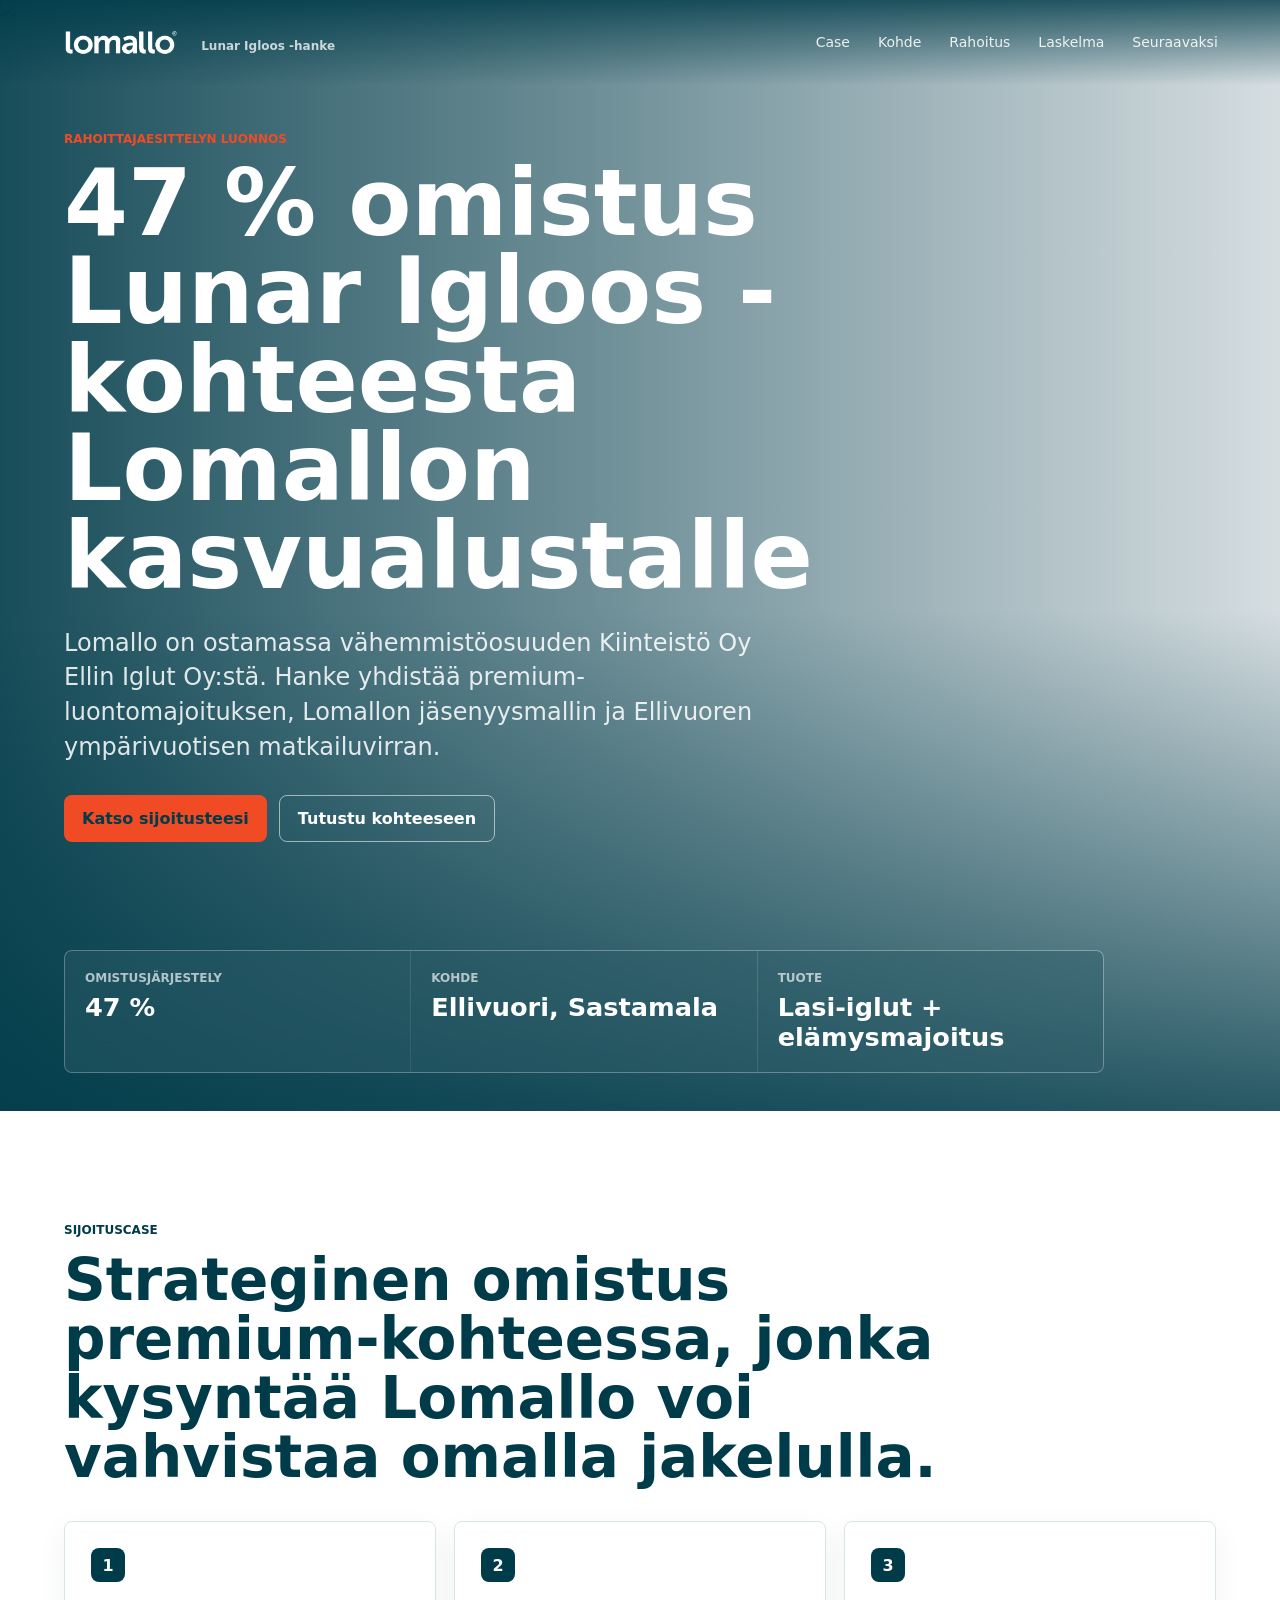
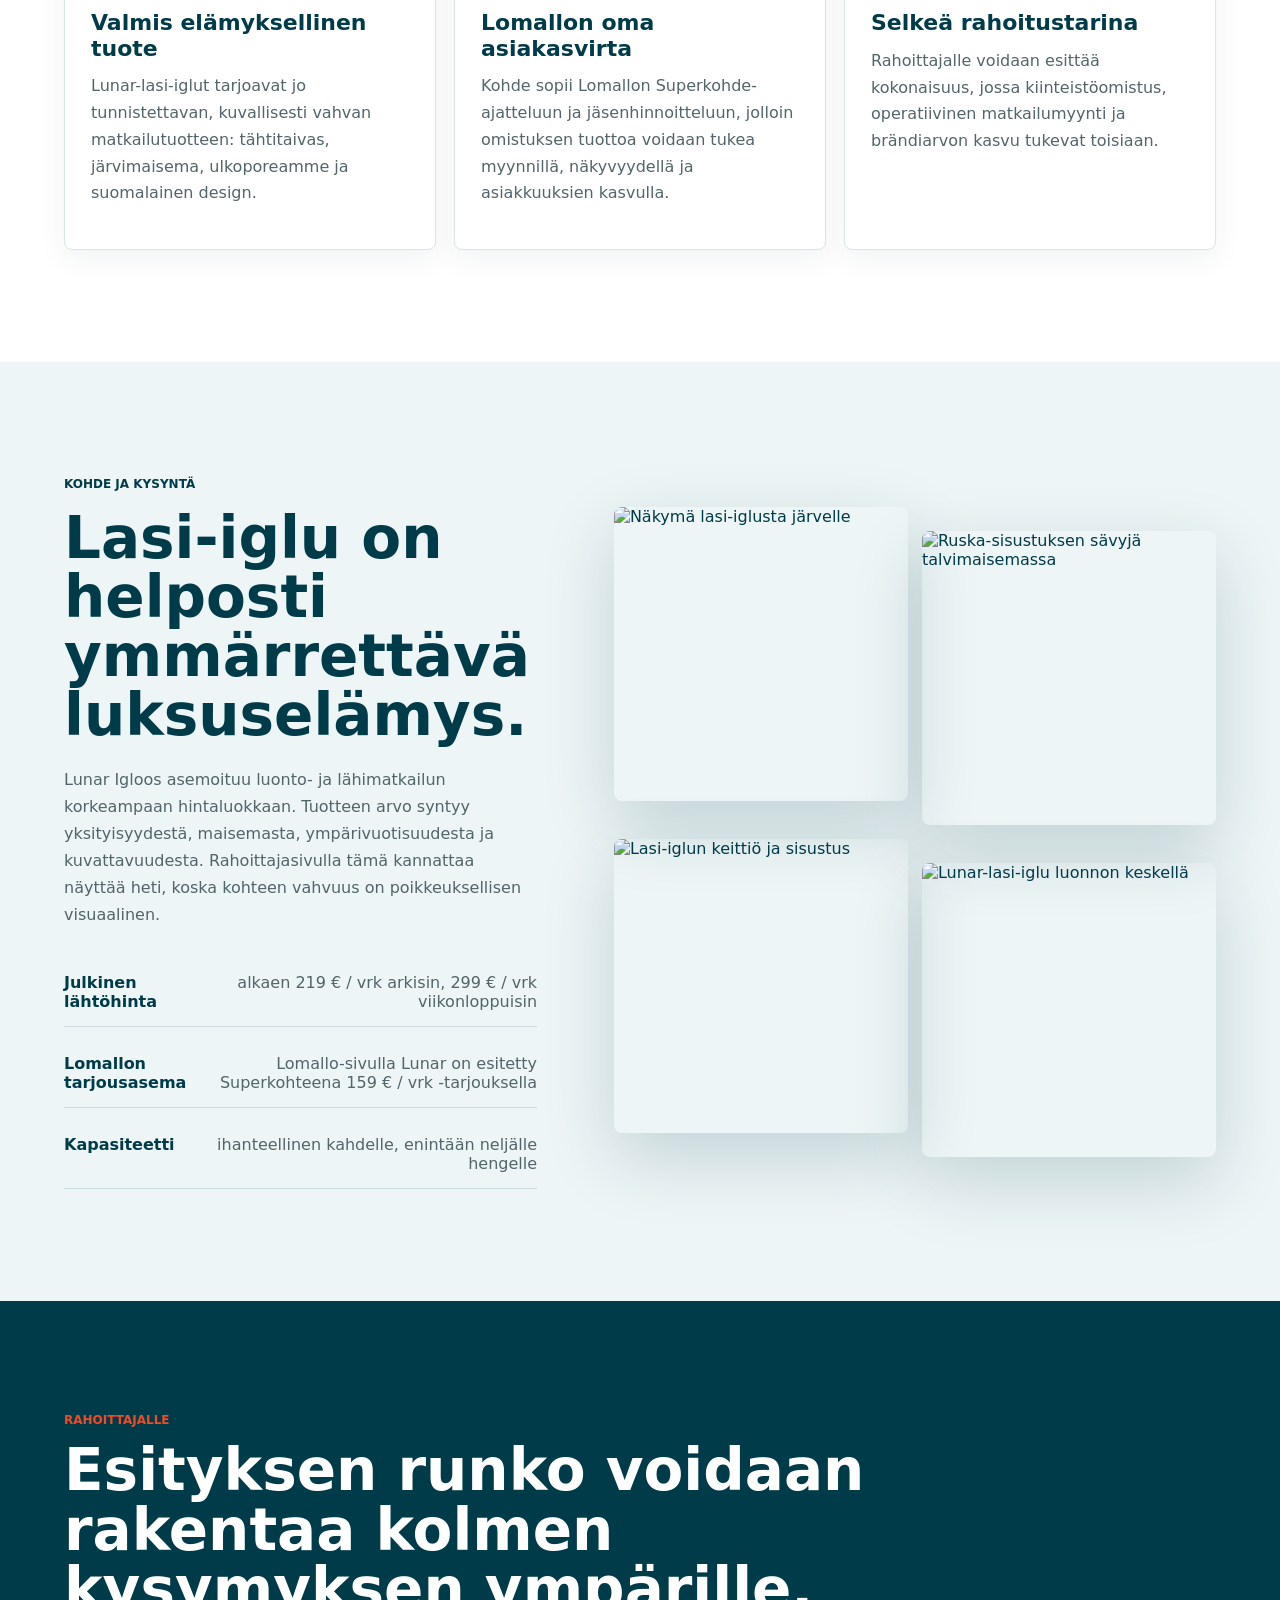
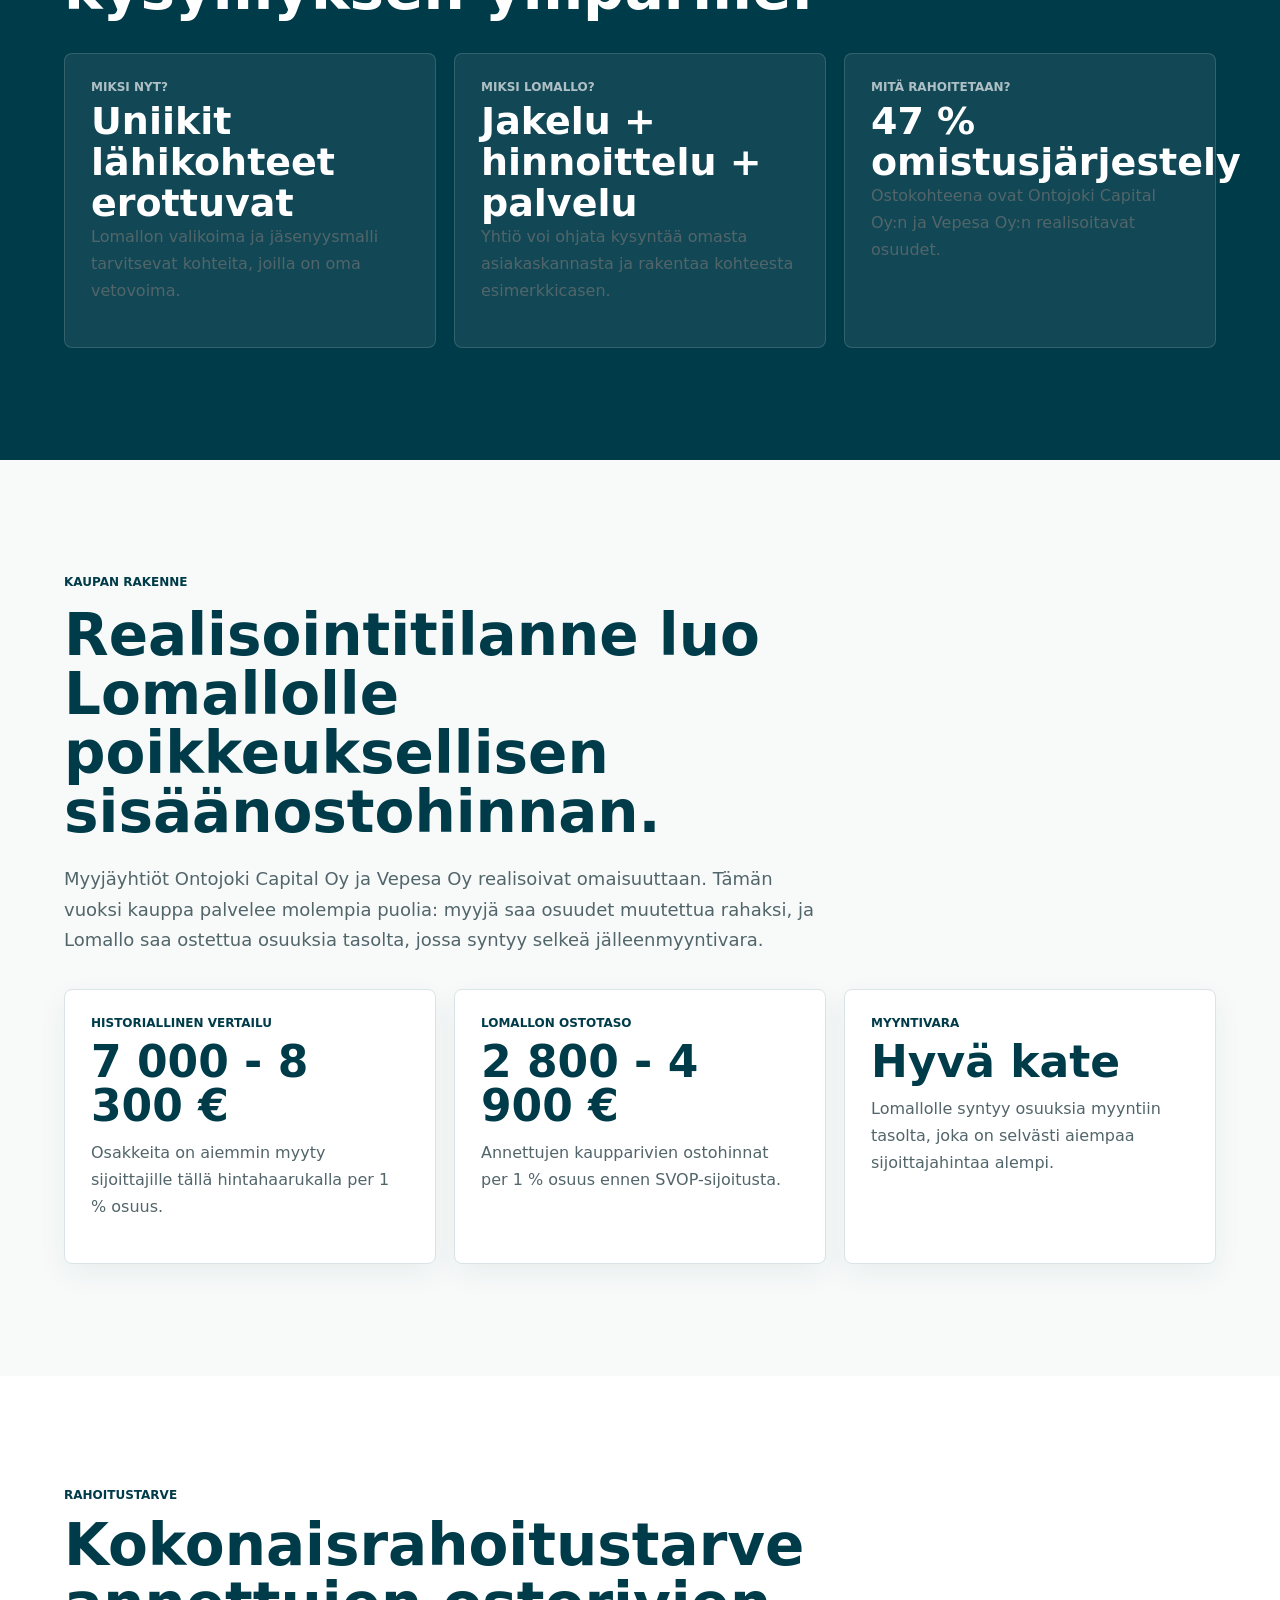
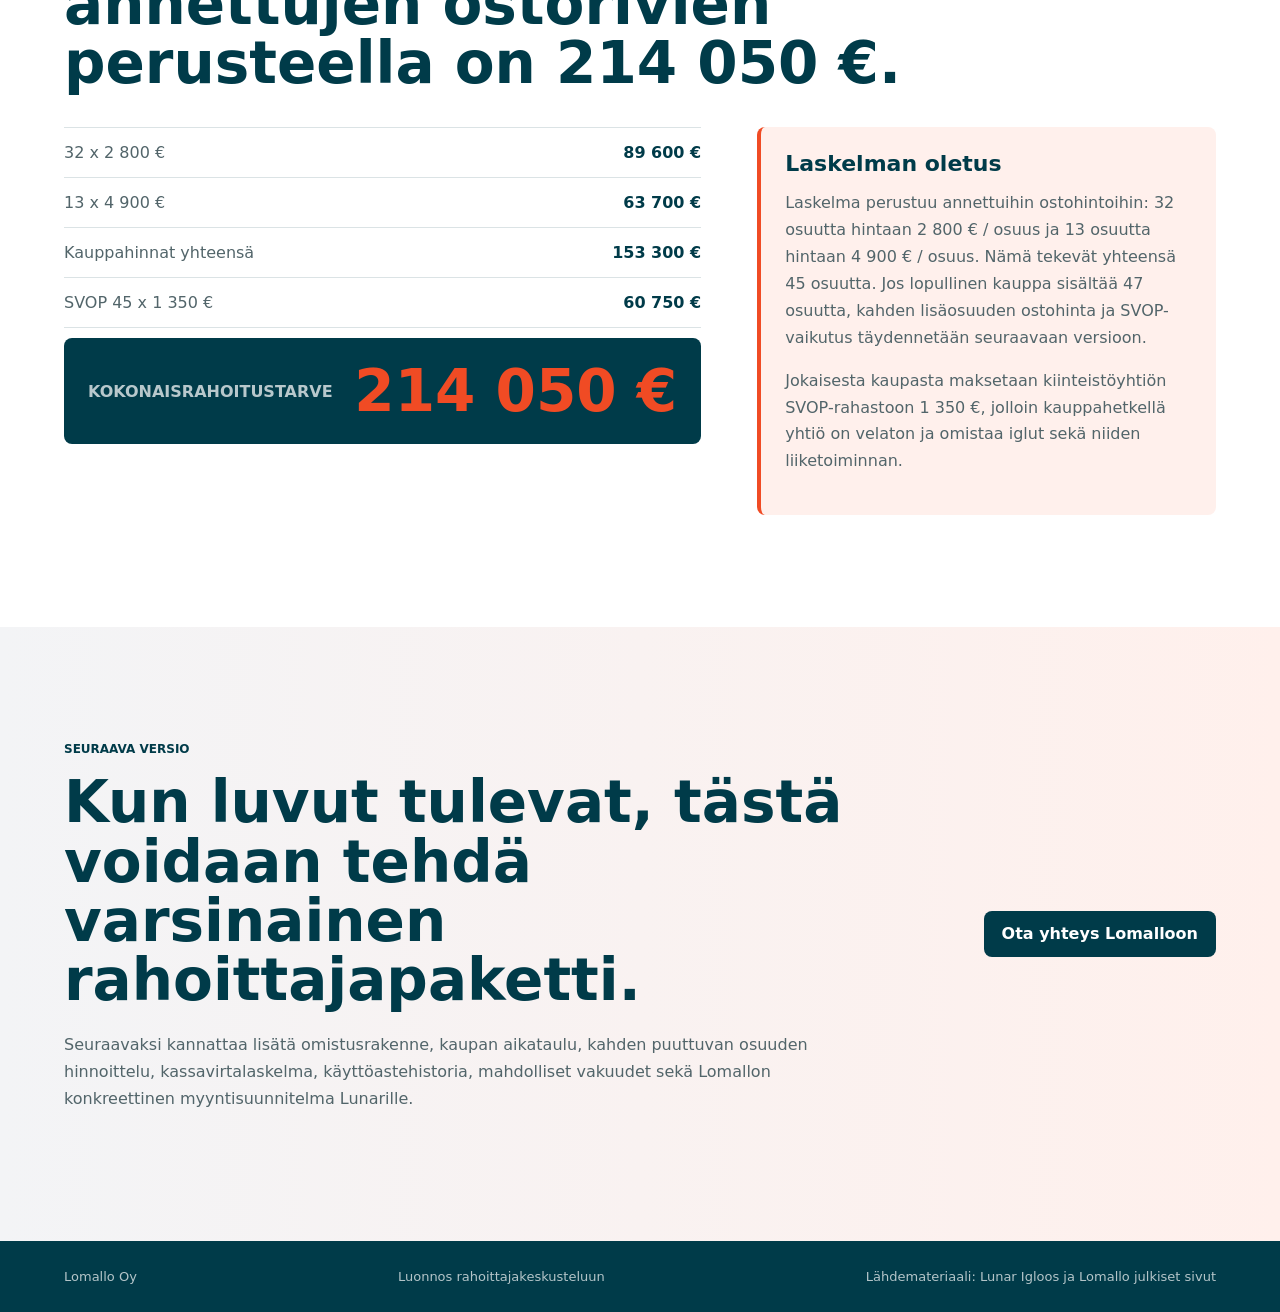
==== index.html @ 64c52112 "Add files via upload" ====
<!doctype html>
<html lang="fi">
  <head>
    <meta charset="utf-8" />
    <meta name="viewport" content="width=device-width, initial-scale=1" />
    <title>Lomallo x Lunar Igloos | Rahoittajaesittely</title>
    <meta
      name="description"
      content="Rahoittajaesittelyn luonnos Lomallon 47 % omistusjärjestelystä Kiinteistö Oy Ellin Iglut Oy:ssä."
    />
    <link rel="stylesheet" href="./styles.css" />
  </head>
  <body>
    <header class="site-header" aria-label="Päänavigaatio">
      <a class="brand" href="#top" aria-label="Lomallo x Lunar Igloos">
        <img class="brand-logo" src="./assets/lomallo-nega.png" alt="Lomallo" />
        <span>
          <small>Lunar Igloos -hanke</small>
        </span>
      </a>
      <nav>
        <a href="#case">Case</a>
        <a href="#kohde">Kohde</a>
        <a href="#rahoitus">Rahoitus</a>
        <a href="#laskelma">Laskelma</a>
        <a href="#seuraavaksi">Seuraavaksi</a>
      </nav>
    </header>

    <main id="top">
      <section class="hero">
        <img
          class="hero-media"
          src="https://static.wixstatic.com/media/190ae2_6cc7b74522204d1b96988dbda66b5f66~mv2.jpg/v1/fill/w_1920,h_1080,al_c/190ae2_6cc7b74522204d1b96988dbda66b5f66~mv2.jpg"
          alt="Lunar-lasi-iglu järvimaisemassa"
        />
        <div class="hero-shade"></div>
        <div class="hero-content">
          <p class="eyebrow">Rahoittajaesittelyn luonnos</p>
          <h1>47 % omistus Lunar Igloos -kohteesta Lomallon kasvualustalle</h1>
          <p class="lead">
            Lomallo on ostamassa vähemmistöosuuden Kiinteistö Oy Ellin Iglut Oy:stä.
            Hanke yhdistää premium-luontomajoituksen, Lomallon jäsenyysmallin ja
            Ellivuoren ympärivuotisen matkailuvirran.
          </p>
          <div class="hero-actions">
            <a class="button primary" href="#rahoitus">Katso sijoitusteesi</a>
            <a class="button secondary" href="#kohde">Tutustu kohteeseen</a>
          </div>
        </div>
        <div class="hero-panel" aria-label="Hankkeen ydintiedot">
          <div>
            <span>Omistusjärjestely</span>
            <strong>47 %</strong>
          </div>
          <div>
            <span>Kohde</span>
            <strong>Ellivuori, Sastamala</strong>
          </div>
          <div>
            <span>Tuote</span>
            <strong>Lasi-iglut + elämysmajoitus</strong>
          </div>
        </div>
      </section>

      <section class="intro-band" id="case">
        <div class="section-copy">
          <p class="eyebrow dark">Sijoituscase</p>
          <h2>Strateginen omistus premium-kohteessa, jonka kysyntää Lomallo voi vahvistaa omalla jakelulla.</h2>
        </div>
        <div class="intro-grid">
          <article>
            <span>1</span>
            <h3>Valmis elämyksellinen tuote</h3>
            <p>
              Lunar-lasi-iglut tarjoavat jo tunnistettavan, kuvallisesti vahvan
              matkailutuotteen: tähtitaivas, järvimaisema, ulkoporeamme ja
              suomalainen design.
            </p>
          </article>
          <article>
            <span>2</span>
            <h3>Lomallon oma asiakasvirta</h3>
            <p>
              Kohde sopii Lomallon Superkohde-ajatteluun ja jäsenhinnoitteluun,
              jolloin omistuksen tuottoa voidaan tukea myynnillä, näkyvyydellä ja
              asiakkuuksien kasvulla.
            </p>
          </article>
          <article>
            <span>3</span>
            <h3>Selkeä rahoitustarina</h3>
            <p>
              Rahoittajalle voidaan esittää kokonaisuus, jossa kiinteistöomistus,
              operatiivinen matkailumyynti ja brändiarvon kasvu tukevat toisiaan.
            </p>
          </article>
        </div>
      </section>

      <section class="image-story" id="kohde">
        <div class="story-copy">
          <p class="eyebrow dark">Kohde ja kysyntä</p>
          <h2>Lasi-iglu on helposti ymmärrettävä luksuselämys.</h2>
          <p>
            Lunar Igloos asemoituu luonto- ja lähimatkailun korkeampaan hintaluokkaan.
            Tuotteen arvo syntyy yksityisyydestä, maisemasta, ympärivuotisuudesta ja
            kuvattavuudesta. Rahoittajasivulla tämä kannattaa näyttää heti, koska
            kohteen vahvuus on poikkeuksellisen visuaalinen.
          </p>
          <dl class="fact-list">
            <div>
              <dt>Julkinen lähtöhinta</dt>
              <dd>alkaen 219 € / vrk arkisin, 299 € / vrk viikonloppuisin</dd>
            </div>
            <div>
              <dt>Lomallon tarjousasema</dt>
              <dd>Lomallo-sivulla Lunar on esitetty Superkohteena 159 € / vrk -tarjouksella</dd>
            </div>
            <div>
              <dt>Kapasiteetti</dt>
              <dd>ihanteellinen kahdelle, enintään neljälle hengelle</dd>
            </div>
          </dl>
        </div>
        <div class="photo-grid" aria-label="Kuvia Lunar Igloos -kohteesta">
          <img
            src="https://static.wixstatic.com/media/190ae2_eaf3c416046f475483c22f8355d610b7~mv2.jpg/v1/crop/x_427,y_0,w_1707,h_1707/fill/w_450,h_450,al_c,q_80,usm_0.66_1.00_0.01,enc_avif,quality_auto/nakyma-jarvelle-scaled.jpg"
            alt="Näkymä lasi-iglusta järvelle"
          />
          <img
            src="https://static.wixstatic.com/media/190ae2_af563c1295c54c289c5bad9b42e447fc~mv2.jpeg/v1/crop/x_342,y_0,w_1363,h_1365/fill/w_450,h_450,al_c,q_80,usm_0.66_1.00_0.01,enc_avif,quality_auto/ruska-talvi-2048x1365.jpeg"
            alt="Ruska-sisustuksen sävyjä talvimaisemassa"
          />
          <img
            src="https://static.wixstatic.com/media/190ae2_053ecdc014e0420fb1007909e8a4de3f~mv2.jpeg/v1/crop/x_427,y_0,w_1707,h_1707/fill/w_416,h_416,al_c,q_80,usm_0.66_1.00_0.01,enc_avif,quality_auto/ruska-keittio-scaled.jpeg"
            alt="Lasi-iglun keittiö ja sisustus"
          />
          <img
            src="https://static.wixstatic.com/media/190ae2_ce40ab52ef164a418f65911e3b926a8a~mv2.jpeg/v1/crop/x_928,y_0,w_3712,h_3712/fill/w_450,h_450,al_c,q_80,usm_0.66_1.00_0.01,enc_avif,quality_auto/7FDD4DD6-31A5-44A9-94EC-0E136F8A80BF.jpeg"
            alt="Lunar-lasi-iglu luonnon keskellä"
          />
        </div>
      </section>

      <section class="investment-band" id="rahoitus">
        <div class="section-copy">
          <p class="eyebrow">Rahoittajalle</p>
          <h2>Esityksen runko voidaan rakentaa kolmen kysymyksen ympärille.</h2>
        </div>
        <div class="metric-row">
          <article>
            <small>Miksi nyt?</small>
            <strong>Uniikit lähikohteet erottuvat</strong>
            <p>Lomallon valikoima ja jäsenyysmalli tarvitsevat kohteita, joilla on oma vetovoima.</p>
          </article>
          <article>
            <small>Miksi Lomallo?</small>
            <strong>Jakelu + hinnoittelu + palvelu</strong>
            <p>Yhtiö voi ohjata kysyntää omasta asiakaskannasta ja rakentaa kohteesta esimerkkicasen.</p>
          </article>
          <article>
            <small>Mitä rahoitetaan?</small>
            <strong>47 % omistusjärjestely</strong>
            <p>Ostokohteena ovat Ontojoki Capital Oy:n ja Vepesa Oy:n realisoitavat osuudet.</p>
          </article>
        </div>
      </section>

      <section class="deal-section" id="laskelma">
        <div class="section-copy">
          <p class="eyebrow dark">Kaupan rakenne</p>
          <h2>Realisointitilanne luo Lomallolle poikkeuksellisen sisäänostohinnan.</h2>
          <p>
            Myyjäyhtiöt Ontojoki Capital Oy ja Vepesa Oy realisoivat omaisuuttaan.
            Tämän vuoksi kauppa palvelee molempia puolia: myyjä saa osuudet muutettua
            rahaksi, ja Lomallo saa ostettua osuuksia tasolta, jossa syntyy selkeä
            jälleenmyyntivara.
          </p>
        </div>
        <div class="deal-grid">
          <article>
            <small>Historiallinen vertailu</small>
            <strong>7 000 - 8 300 €</strong>
            <p>Osakkeita on aiemmin myyty sijoittajille tällä hintahaarukalla per 1 % osuus.</p>
          </article>
          <article>
            <small>Lomallon ostotaso</small>
            <strong>2 800 - 4 900 €</strong>
            <p>Annettujen kaupparivien ostohinnat per 1 % osuus ennen SVOP-sijoitusta.</p>
          </article>
          <article>
            <small>Myyntivara</small>
            <strong>Hyvä kate</strong>
            <p>Lomallolle syntyy osuuksia myyntiin tasolta, joka on selvästi aiempaa sijoittajahintaa alempi.</p>
          </article>
        </div>
      </section>

      <section class="model-section">
        <div class="section-copy">
          <p class="eyebrow dark">Rahoitustarve</p>
          <h2>Kokonaisrahoitustarve annettujen ostorivien perusteella on 214 050 €.</h2>
        </div>
        <div class="finance-layout">
          <div class="model-table" role="table" aria-label="Rahoitustarpeen laskelma">
            <div role="row">
              <span role="cell">32 x 2 800 €</span>
              <strong role="cell">89 600 €</strong>
            </div>
            <div role="row">
              <span role="cell">13 x 4 900 €</span>
              <strong role="cell">63 700 €</strong>
            </div>
            <div role="row">
              <span role="cell">Kauppahinnat yhteensä</span>
              <strong role="cell">153 300 €</strong>
            </div>
            <div role="row">
              <span role="cell">SVOP 45 x 1 350 €</span>
              <strong role="cell">60 750 €</strong>
            </div>
            <div class="total-row" role="row">
              <span role="cell">Kokonaisrahoitustarve</span>
              <strong role="cell">214 050 €</strong>
            </div>
          </div>
          <aside class="finance-note">
            <h3>Laskelman oletus</h3>
            <p>
              Laskelma perustuu annettuihin ostohintoihin: 32 osuutta hintaan
              2 800 € / osuus ja 13 osuutta hintaan 4 900 € / osuus. Nämä tekevät
              yhteensä 45 osuutta. Jos lopullinen kauppa sisältää 47 osuutta,
              kahden lisäosuuden ostohinta ja SVOP-vaikutus täydennetään seuraavaan
              versioon.
            </p>
            <p>
              Jokaisesta kaupasta maksetaan kiinteistöyhtiön SVOP-rahastoon
              1 350 €, jolloin kauppahetkellä yhtiö on velaton ja omistaa iglut sekä
              niiden liiketoiminnan.
            </p>
          </aside>
        </div>
      </section>

      <section class="next-section" id="seuraavaksi">
        <div>
          <p class="eyebrow dark">Seuraava versio</p>
          <h2>Kun luvut tulevat, tästä voidaan tehdä varsinainen rahoittajapaketti.</h2>
          <p>
            Seuraavaksi kannattaa lisätä omistusrakenne, kaupan aikataulu,
            kahden puuttuvan osuuden hinnoittelu, kassavirtalaskelma,
            käyttöastehistoria, mahdolliset vakuudet sekä Lomallon konkreettinen
            myyntisuunnitelma Lunarille.
          </p>
        </div>
        <a class="button dark-button" href="mailto:toimisto@lomallo.fi">Ota yhteys Lomalloon</a>
      </section>
    </main>

    <footer>
      <span>Lomallo Oy</span>
      <span>Luonnos rahoittajakeskusteluun</span>
      <span>Lähdemateriaali: Lunar Igloos ja Lomallo julkiset sivut</span>
    </footer>
  </body>
</html>
---- styles.css ----
:root {
  --brand: #f04b24;
  --accent: #003b49;
  --ink: #003b49;
  --ink-soft: #1e5863;
  --mist: #f3f4f6;
  --paper: #ffffff;
  --line: #d8e4e6;
  --green: #f04b24;
  --green-dark: #003b49;
  --gold: #f04b24;
  --copper: #9d5c3f;
  --lake: #003b49;
  --shadow: 0 24px 70px rgba(0, 59, 73, 0.18);
}

* {
  box-sizing: border-box;
}

html {
  scroll-behavior: smooth;
}

body {
  margin: 0;
  background: var(--mist);
  color: var(--ink);
  font-family:
    Inter, ui-sans-serif, system-ui, -apple-system, BlinkMacSystemFont, "Segoe UI",
    sans-serif;
  letter-spacing: 0;
}

a {
  color: inherit;
  text-decoration: none;
}

.site-header {
  position: fixed;
  z-index: 20;
  top: 0;
  left: 0;
  right: 0;
  display: flex;
  align-items: center;
  justify-content: space-between;
  gap: 24px;
  padding: 18px clamp(18px, 4vw, 56px);
  color: white;
  background: linear-gradient(180deg, rgba(0, 59, 73, 0.82), rgba(0, 59, 73, 0));
}

.brand {
  display: flex;
  align-items: center;
  gap: 12px;
  min-width: 230px;
}

.brand-logo {
  display: block;
  width: 138px;
  height: auto;
}

.brand small {
  display: block;
  line-height: 1.1;
}

.brand small {
  margin-top: 8px;
  color: rgba(255, 255, 255, 0.76);
  font-size: 12px;
  font-weight: 700;
}

nav {
  display: flex;
  flex-wrap: wrap;
  justify-content: flex-end;
  gap: 6px;
}

nav a {
  padding: 9px 11px;
  border-radius: 6px;
  color: rgba(255, 255, 255, 0.88);
  font-size: 14px;
}

nav a:hover {
  background: rgba(255, 255, 255, 0.12);
}

.hero {
  position: relative;
  display: grid;
  min-height: 94vh;
  align-items: end;
  overflow: hidden;
  padding: 132px clamp(18px, 5vw, 72px) 38px;
  color: white;
}

.hero-media,
.hero-shade {
  position: absolute;
  inset: 0;
}

.hero-media {
  width: 100%;
  height: 100%;
  object-fit: cover;
}

.hero-shade {
  background:
    linear-gradient(90deg, rgba(0, 59, 73, 0.9), rgba(0, 59, 73, 0.52), rgba(0, 59, 73, 0.12)),
    linear-gradient(0deg, rgba(0, 59, 73, 0.82), transparent 45%);
}

.hero-content {
  position: relative;
  z-index: 1;
  max-width: 850px;
  padding-bottom: clamp(64px, 9vw, 108px);
}

.eyebrow {
  margin: 0 0 14px;
  color: var(--green);
  font-size: 12px;
  font-weight: 800;
  letter-spacing: 0;
  text-transform: uppercase;
}

.eyebrow.dark {
  color: var(--green-dark);
}

h1,
h2,
h3,
p {
  margin-top: 0;
}

h1 {
  max-width: 780px;
  margin-bottom: 24px;
  font-size: clamp(44px, 8vw, 92px);
  line-height: 0.96;
  letter-spacing: 0;
}

h2 {
  max-width: 880px;
  margin-bottom: 22px;
  font-size: clamp(30px, 5vw, 58px);
  line-height: 1.02;
  letter-spacing: 0;
}

h3 {
  margin-bottom: 12px;
  font-size: 22px;
  line-height: 1.15;
}

.lead {
  max-width: 720px;
  color: rgba(255, 255, 255, 0.86);
  font-size: clamp(18px, 2.2vw, 24px);
  line-height: 1.45;
}

.hero-actions {
  display: flex;
  flex-wrap: wrap;
  gap: 12px;
  margin-top: 30px;
}

.button {
  display: inline-flex;
  min-height: 46px;
  align-items: center;
  justify-content: center;
  border-radius: 8px;
  padding: 13px 18px;
  font-weight: 800;
}

.primary {
  background: var(--green);
  color: var(--ink);
}

.secondary {
  border: 1px solid rgba(255, 255, 255, 0.56);
  color: white;
}

.dark-button {
  align-self: center;
  background: var(--ink);
  color: white;
  white-space: nowrap;
}

.hero-panel {
  position: relative;
  z-index: 1;
  display: grid;
  grid-template-columns: repeat(3, minmax(0, 1fr));
  gap: 1px;
  width: min(1040px, 100%);
  overflow: hidden;
  border: 1px solid rgba(255, 255, 255, 0.22);
  border-radius: 8px;
  background: rgba(255, 255, 255, 0.12);
  backdrop-filter: blur(14px);
}

.hero-panel div {
  padding: 20px;
  background: rgba(0, 59, 73, 0.36);
}

.hero-panel span,
.metric-row small {
  display: block;
  margin-bottom: 7px;
  color: rgba(255, 255, 255, 0.66);
  font-size: 12px;
  font-weight: 800;
  text-transform: uppercase;
}

.hero-panel strong {
  font-size: clamp(19px, 2vw, 28px);
}

section {
  padding: clamp(64px, 9vw, 112px) clamp(18px, 5vw, 72px);
}

.section-copy {
  max-width: 980px;
}

.intro-band {
  background: var(--paper);
}

.intro-grid,
.metric-row {
  display: grid;
  grid-template-columns: repeat(3, minmax(0, 1fr));
  gap: 18px;
  margin-top: 34px;
}

.intro-grid article,
.metric-row article {
  border-radius: 8px;
  padding: 26px;
  border: 1px solid var(--line);
  background: var(--paper);
  box-shadow: 0 10px 30px rgba(0, 59, 73, 0.06);
}

.intro-grid span {
  display: grid;
  width: 34px;
  height: 34px;
  margin-bottom: 28px;
  place-items: center;
  border-radius: 8px;
  background: var(--ink);
  color: white;
  font-weight: 800;
}

.intro-grid p,
.story-copy p,
.metric-row p,
.deal-section p,
.finance-note p,
.next-section p {
  color: #52656a;
  line-height: 1.68;
}

.image-story {
  display: grid;
  grid-template-columns: minmax(280px, 0.88fr) minmax(360px, 1.12fr);
  gap: clamp(30px, 6vw, 78px);
  align-items: center;
  background: #edf5f6;
}

.story-copy {
  max-width: 620px;
}

.fact-list {
  display: grid;
  gap: 12px;
  margin: 30px 0 0;
}

.fact-list div,
.model-table div {
  display: flex;
  justify-content: space-between;
  gap: 18px;
  border-bottom: 1px solid rgba(0, 59, 73, 0.14);
  padding: 15px 0;
}

dt {
  color: var(--ink);
  font-weight: 800;
}

dd {
  max-width: 330px;
  margin: 0;
  color: #52656a;
  text-align: right;
}

.photo-grid {
  display: grid;
  grid-template-columns: repeat(2, minmax(0, 1fr));
  gap: 14px;
}

.photo-grid img {
  width: 100%;
  aspect-ratio: 1 / 1;
  object-fit: cover;
  border-radius: 8px;
  box-shadow: var(--shadow);
}

.photo-grid img:first-child {
  transform: translateY(-24px);
}

.photo-grid img:nth-child(4) {
  transform: translateY(24px);
}

.investment-band {
  background: var(--ink);
  color: white;
}

.investment-band h2 {
  color: white;
}

.metric-row article {
  border-color: rgba(255, 255, 255, 0.14);
  background: rgba(255, 255, 255, 0.07);
  box-shadow: none;
}

.metric-row strong {
  display: block;
  min-height: 66px;
  color: white;
  font-size: clamp(24px, 3vw, 38px);
  line-height: 1.08;
}

.model-section {
  background: var(--paper);
}

.deal-section {
  background: #f7faf9;
}

.deal-section .section-copy p:not(.eyebrow) {
  max-width: 760px;
  font-size: 18px;
}

.deal-grid {
  display: grid;
  grid-template-columns: repeat(3, minmax(0, 1fr));
  gap: 18px;
  margin-top: 34px;
}

.deal-grid article {
  border: 1px solid var(--line);
  border-radius: 8px;
  padding: 26px;
  background: var(--paper);
  box-shadow: 0 10px 30px rgba(0, 59, 73, 0.06);
}

.deal-grid small {
  display: block;
  margin-bottom: 10px;
  color: var(--green-dark);
  font-size: 12px;
  font-weight: 800;
  text-transform: uppercase;
}

.deal-grid strong {
  display: block;
  margin-bottom: 12px;
  color: var(--ink);
  font-size: clamp(28px, 4vw, 44px);
  line-height: 1;
}

.finance-layout {
  display: grid;
  grid-template-columns: minmax(340px, 1fr) minmax(280px, 0.72fr);
  gap: clamp(24px, 5vw, 56px);
  align-items: start;
  margin-top: 34px;
}

.model-table {
  border-top: 1px solid rgba(0, 59, 73, 0.14);
}

.model-table span {
  color: #52656a;
}

.model-table strong {
  text-align: right;
}

.model-table .total-row {
  align-items: center;
  margin-top: 10px;
  border: 0;
  border-radius: 8px;
  padding: 24px;
  background: var(--ink);
  color: white;
}

.model-table .total-row span {
  color: rgba(255, 255, 255, 0.72);
  font-weight: 800;
  text-transform: uppercase;
}

.model-table .total-row strong {
  color: var(--green);
  font-size: clamp(34px, 5vw, 58px);
  line-height: 1;
}

.finance-note {
  border-left: 4px solid var(--green);
  border-radius: 8px;
  padding: 24px;
  background: #fff0ec;
}

.finance-note h3 {
  margin-bottom: 14px;
}

.next-section {
  display: flex;
  justify-content: space-between;
  gap: 40px;
  align-items: center;
  background: linear-gradient(90deg, #f3f4f6, #fff0ec);
}

.next-section > div {
  max-width: 780px;
}

footer {
  display: flex;
  flex-wrap: wrap;
  justify-content: space-between;
  gap: 12px;
  padding: 28px clamp(18px, 5vw, 72px);
  background: var(--ink);
  color: rgba(255, 255, 255, 0.7);
  font-size: 13px;
}

@media (max-width: 860px) {
  .site-header {
    position: absolute;
    align-items: flex-start;
  }

  nav {
    display: none;
  }

  .hero {
    min-height: 880px;
  }

  .hero-panel,
  .intro-grid,
  .metric-row,
  .deal-grid,
  .finance-layout,
  .image-story {
    grid-template-columns: 1fr;
  }

  .hero-panel div {
    padding: 18px;
  }

  .image-story {
    padding-top: 72px;
  }

  .photo-grid img:first-child,
  .photo-grid img:nth-child(4) {
    transform: none;
  }

  .next-section {
    align-items: flex-start;
    flex-direction: column;
  }
}

@media (max-width: 560px) {
  h1 {
    font-size: 41px;
    line-height: 1.01;
  }

  .hero {
    min-height: 900px;
    padding-top: 116px;
  }

  .hero-content {
    padding-bottom: 42px;
  }

  .eyebrow {
    font-size: 11px;
  }

  .hero-actions {
    flex-direction: column;
  }

  .button {
    width: 100%;
  }

  .photo-grid {
    grid-template-columns: 1fr;
  }

  .fact-list div,
  .model-table div {
    display: grid;
  }

  dd,
  .model-table strong {
    max-width: none;
    text-align: left;
  }

  .model-table .total-row {
    padding: 20px;
  }
}
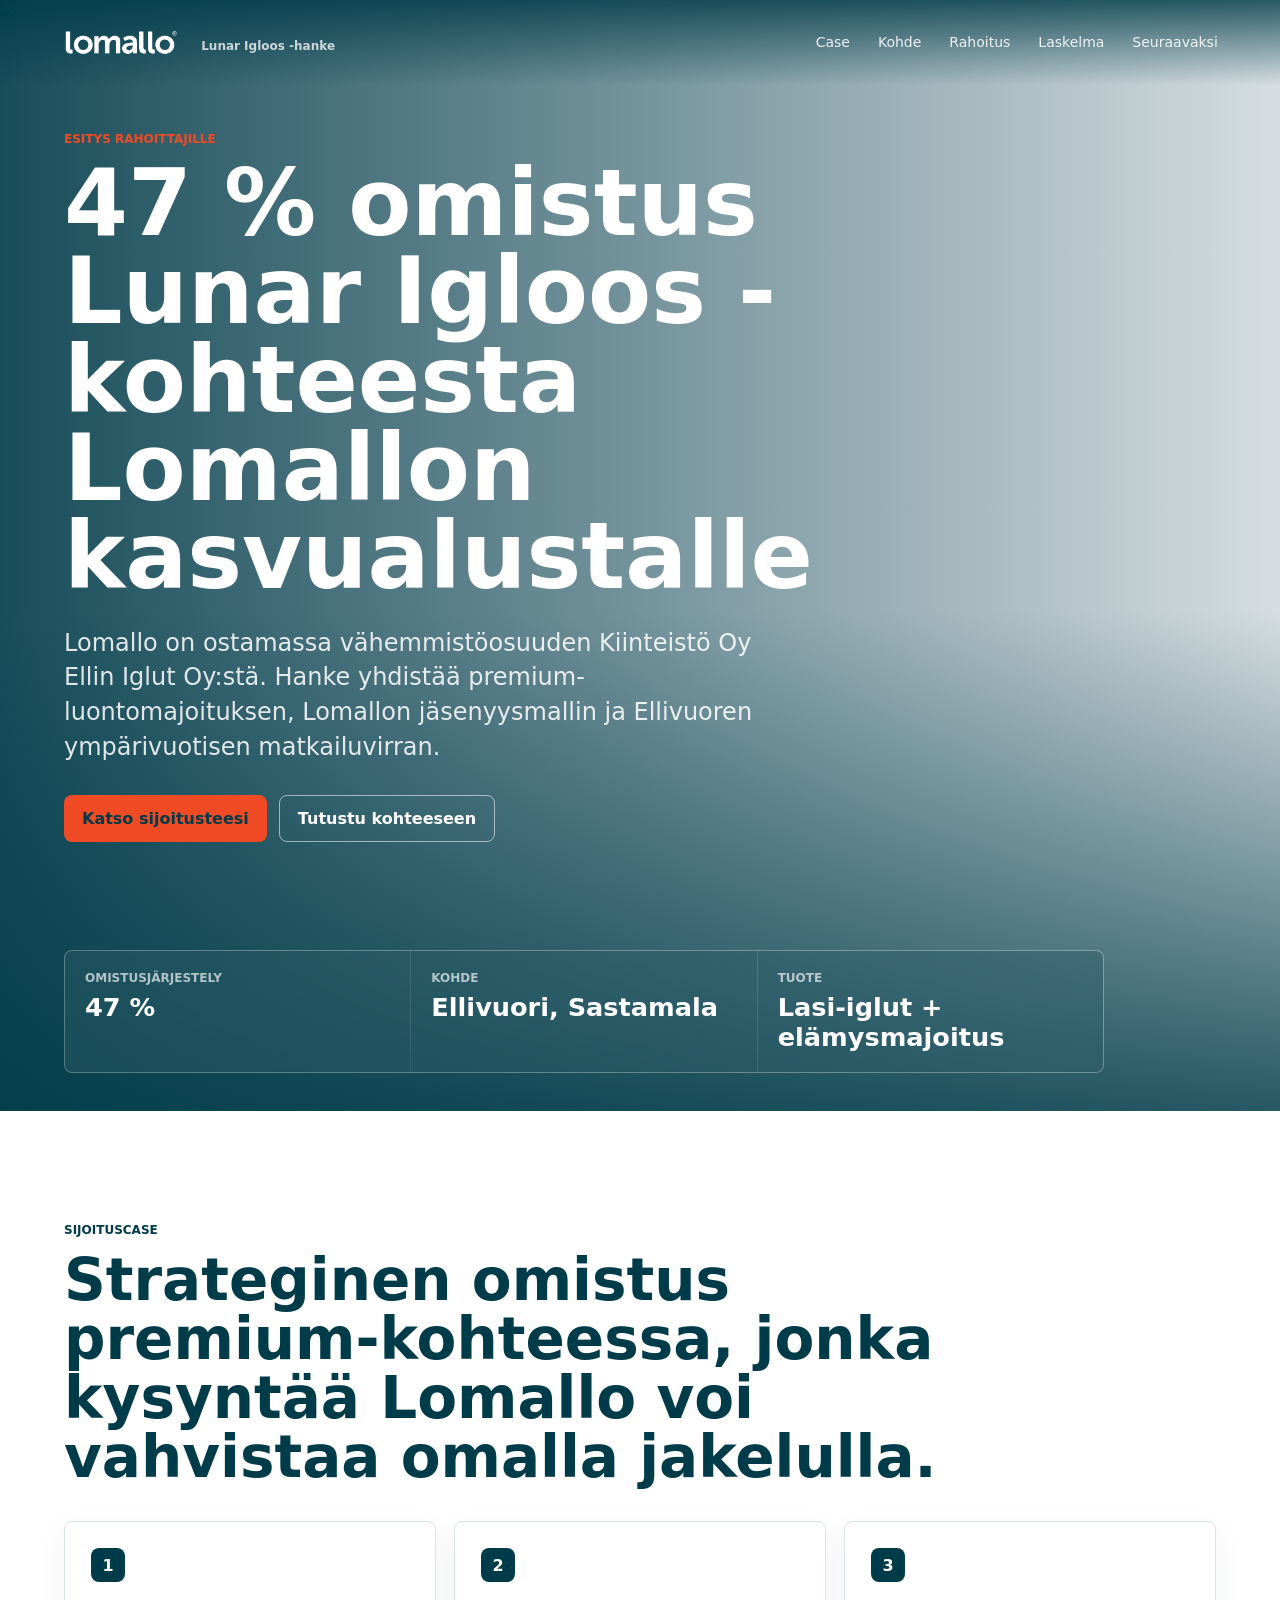
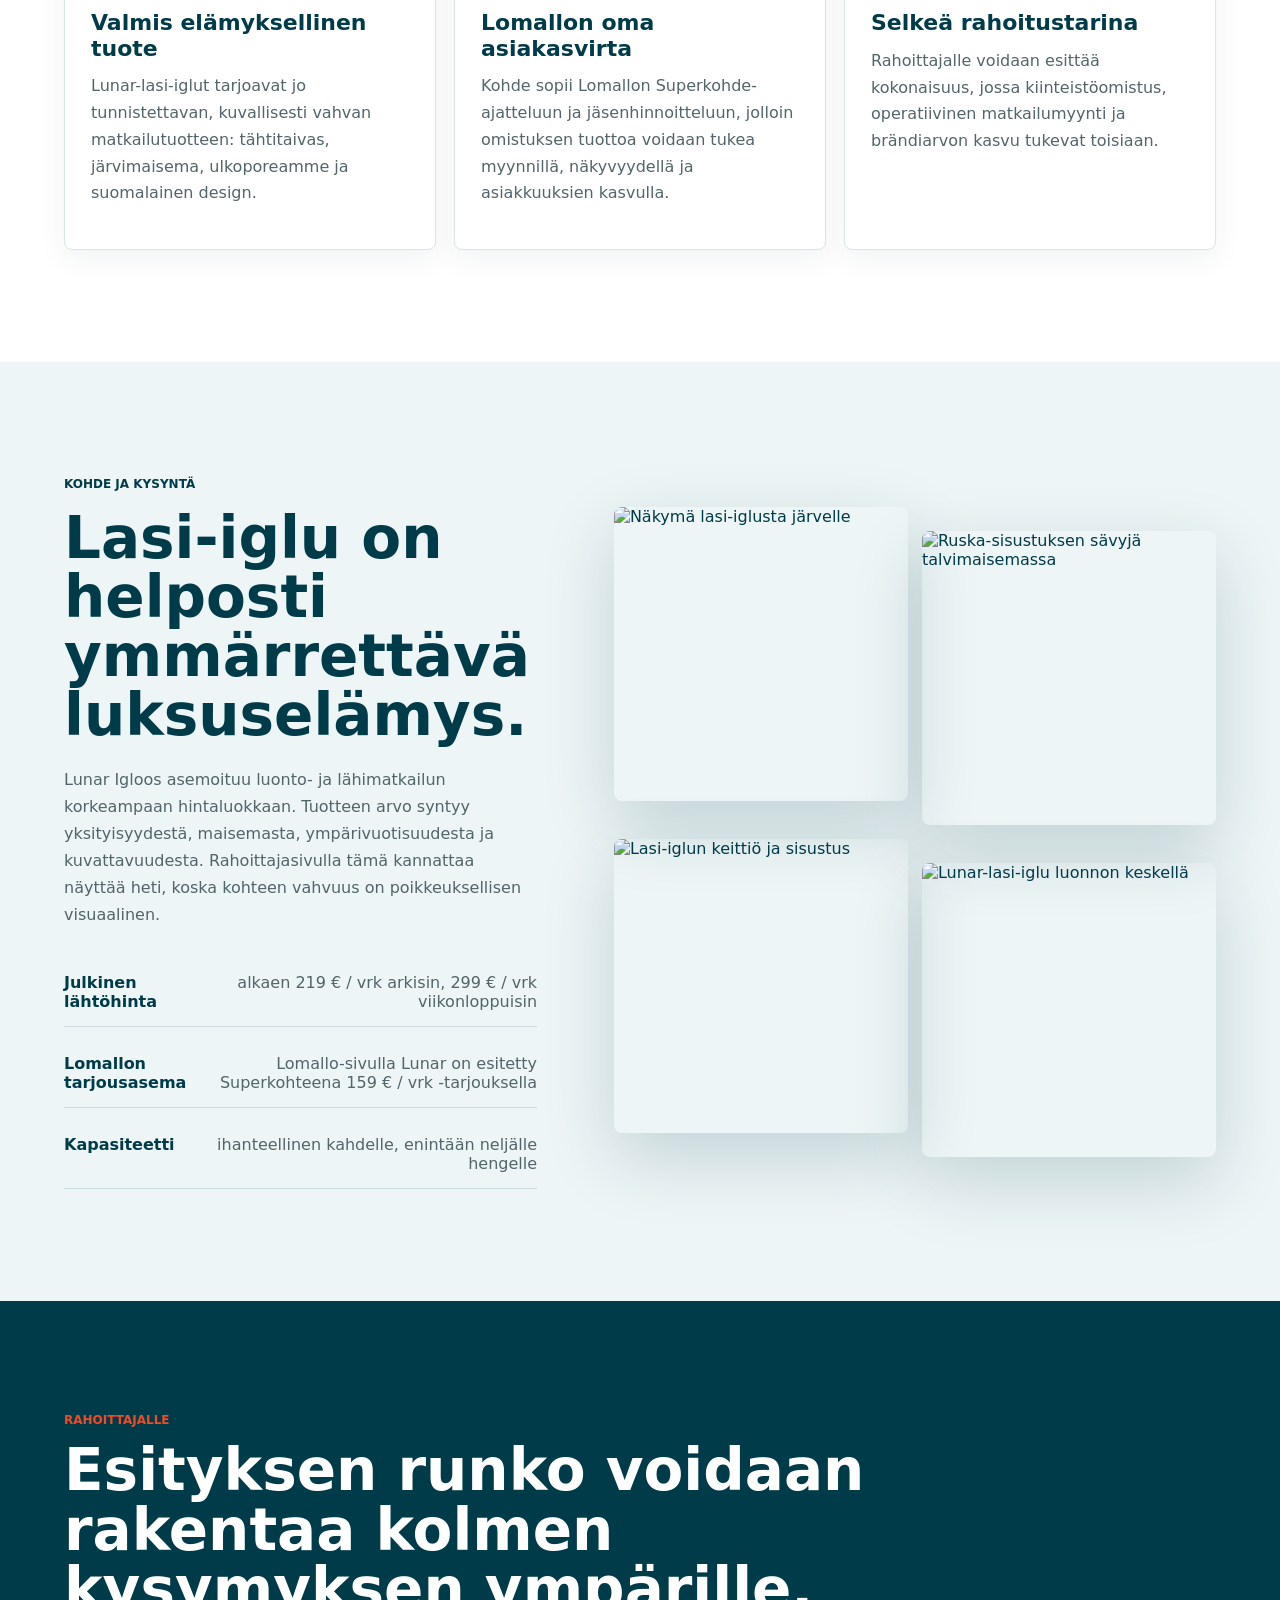
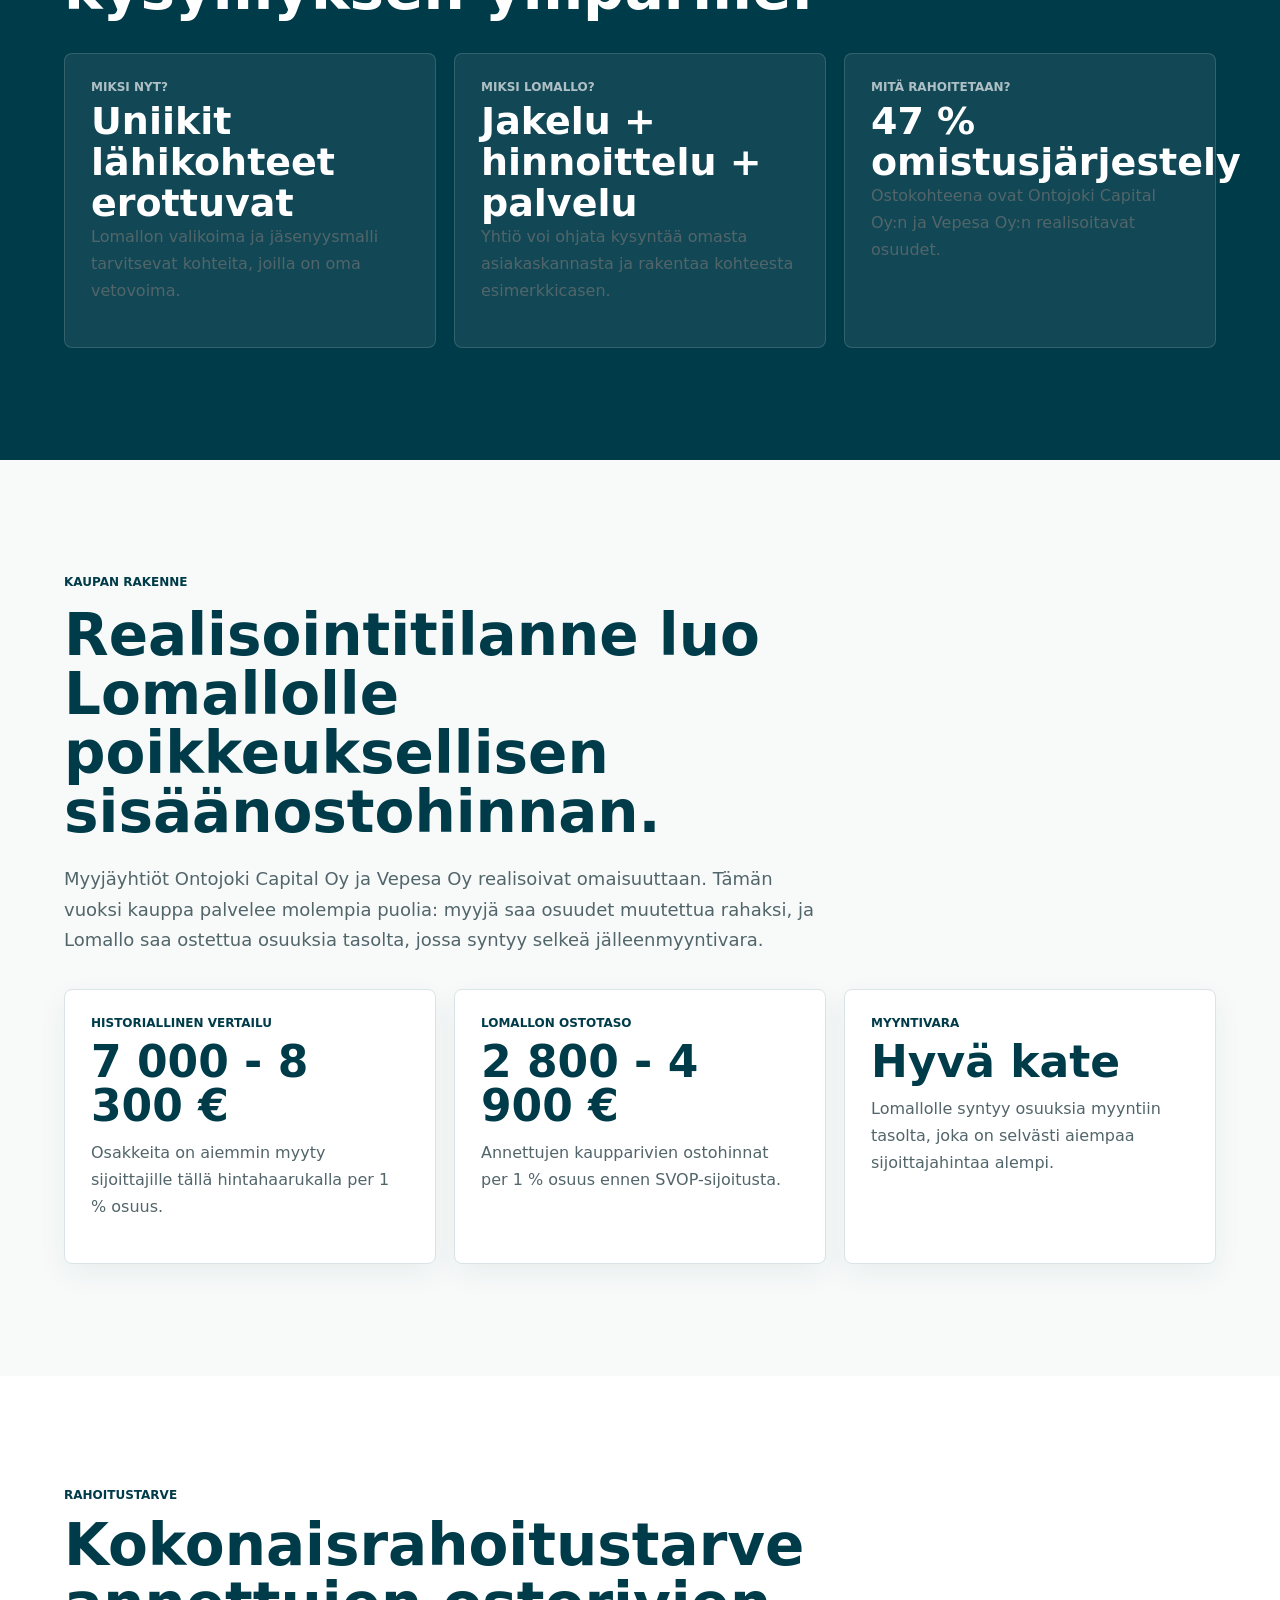
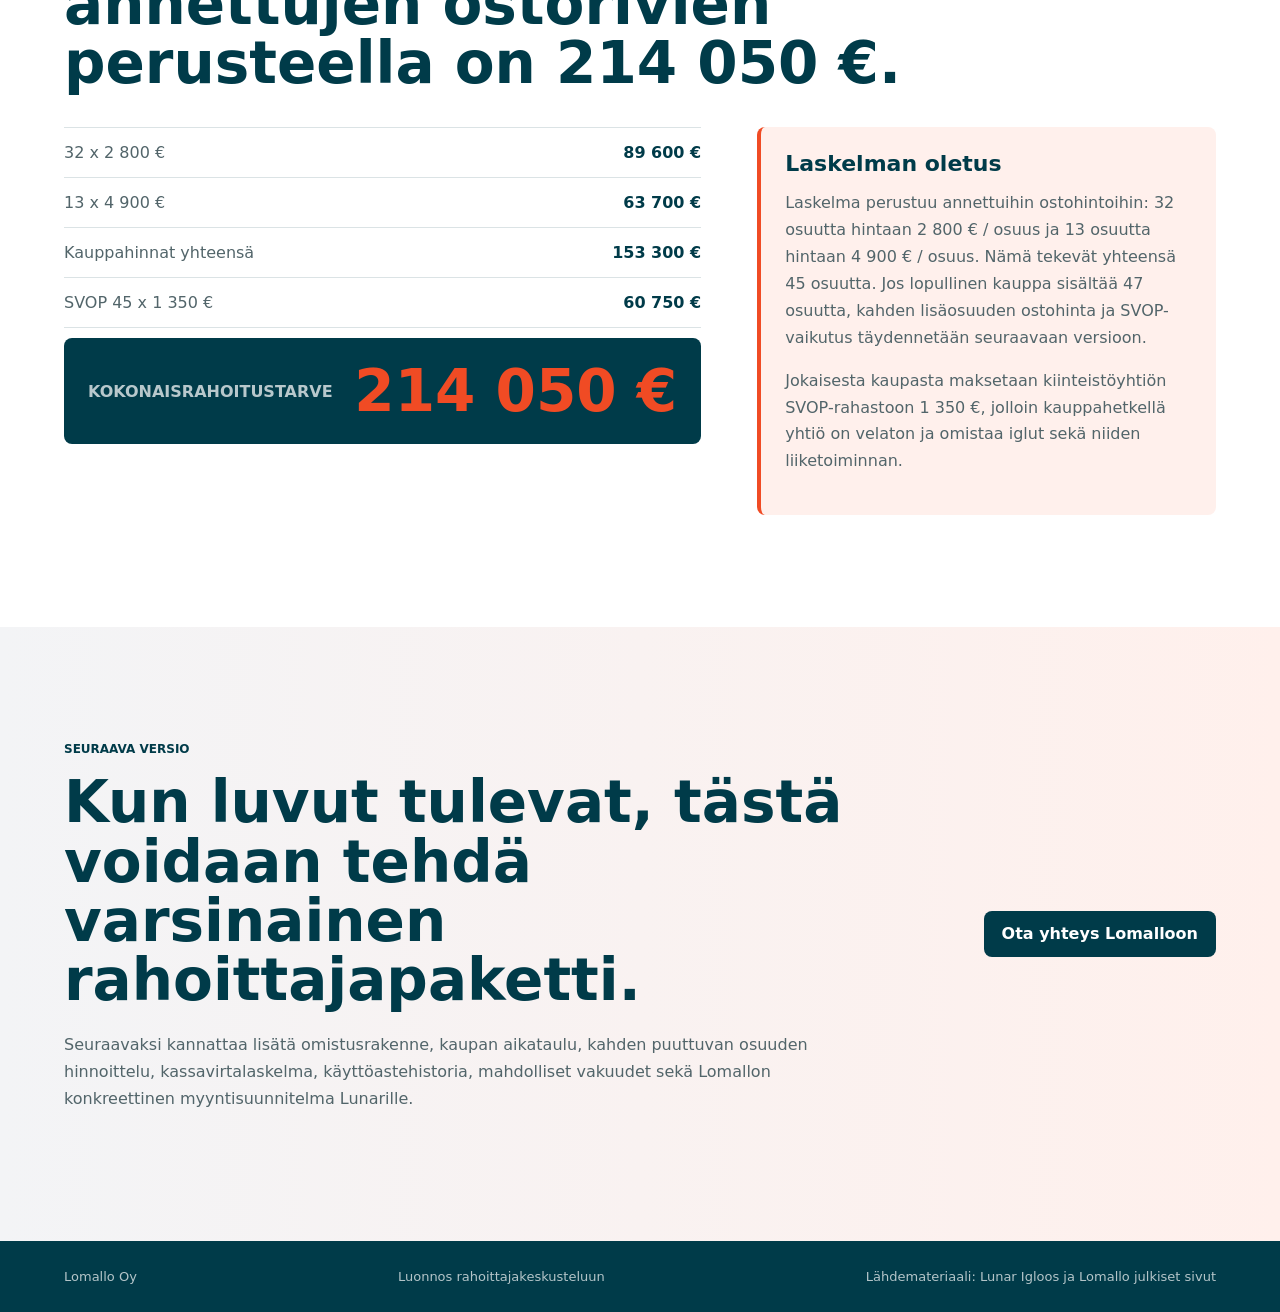
==== commit d11705f9: "Update title and eyebrow text for presentation" ====
--- a/index.html
+++ b/index.html
@@ -3,12 +3,12 @@
   <head>
     <meta charset="utf-8" />
     <meta name="viewport" content="width=device-width, initial-scale=1" />
-    <title>Lomallo x Lunar Igloos | Rahoittajaesittely</title>
+    <title>Lomallo x Lunar Igloos | Esitys rahoittajille</title>
     <meta
       name="description"
       content="Rahoittajaesittelyn luonnos Lomallon 47 % omistusjärjestelystä Kiinteistö Oy Ellin Iglut Oy:ssä."
     />
-    <link rel="stylesheet" href="./styles.css" />
+    <link rel="stylesheet" href="./styles.css?v=20260806-1" />
   </head>
   <body>
     <header class="site-header" aria-label="Päänavigaatio">
@@ -36,7 +36,7 @@
         />
         <div class="hero-shade"></div>
         <div class="hero-content">
-          <p class="eyebrow">Rahoittajaesittelyn luonnos</p>
+          <p class="eyebrow">Esitys rahoittajille</p>
           <h1>47 % omistus Lunar Igloos -kohteesta Lomallon kasvualustalle</h1>
           <p class="lead">
             Lomallo on ostamassa vähemmistöosuuden Kiinteistö Oy Ellin Iglut Oy:stä.
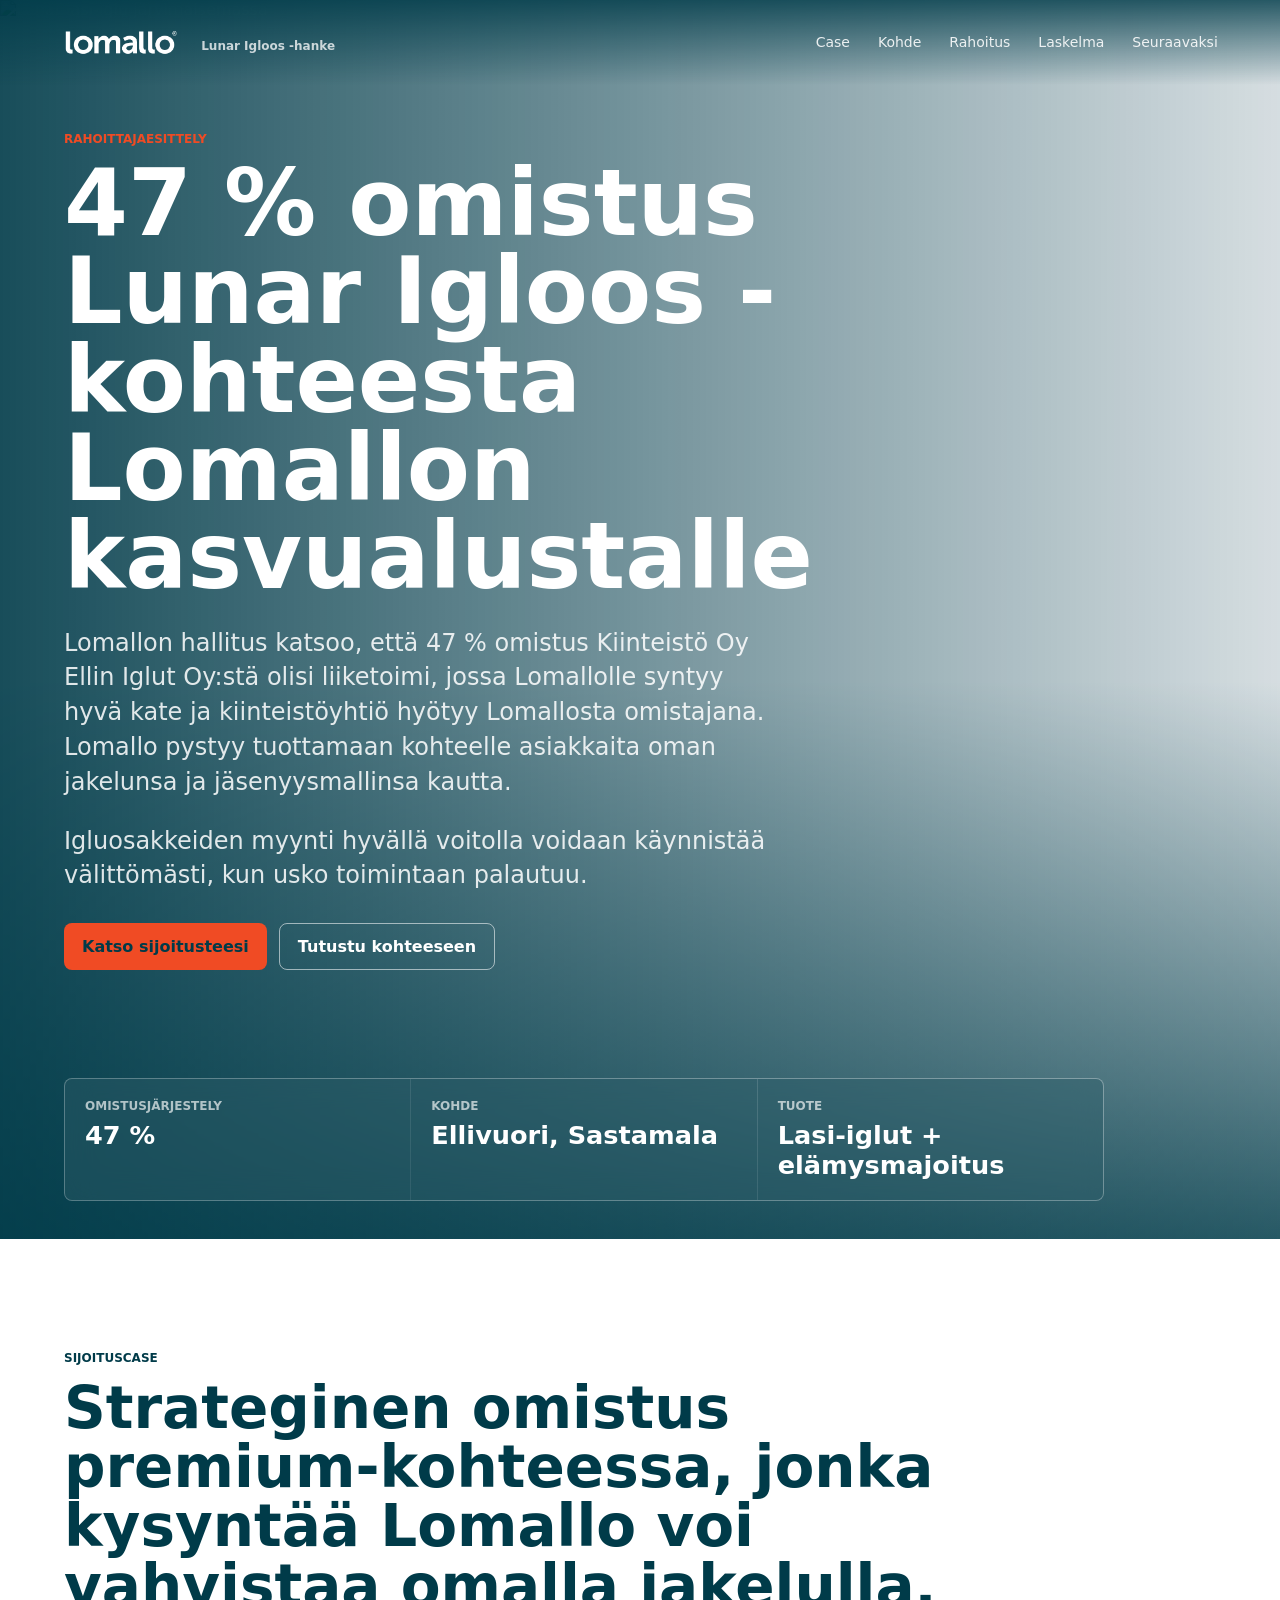
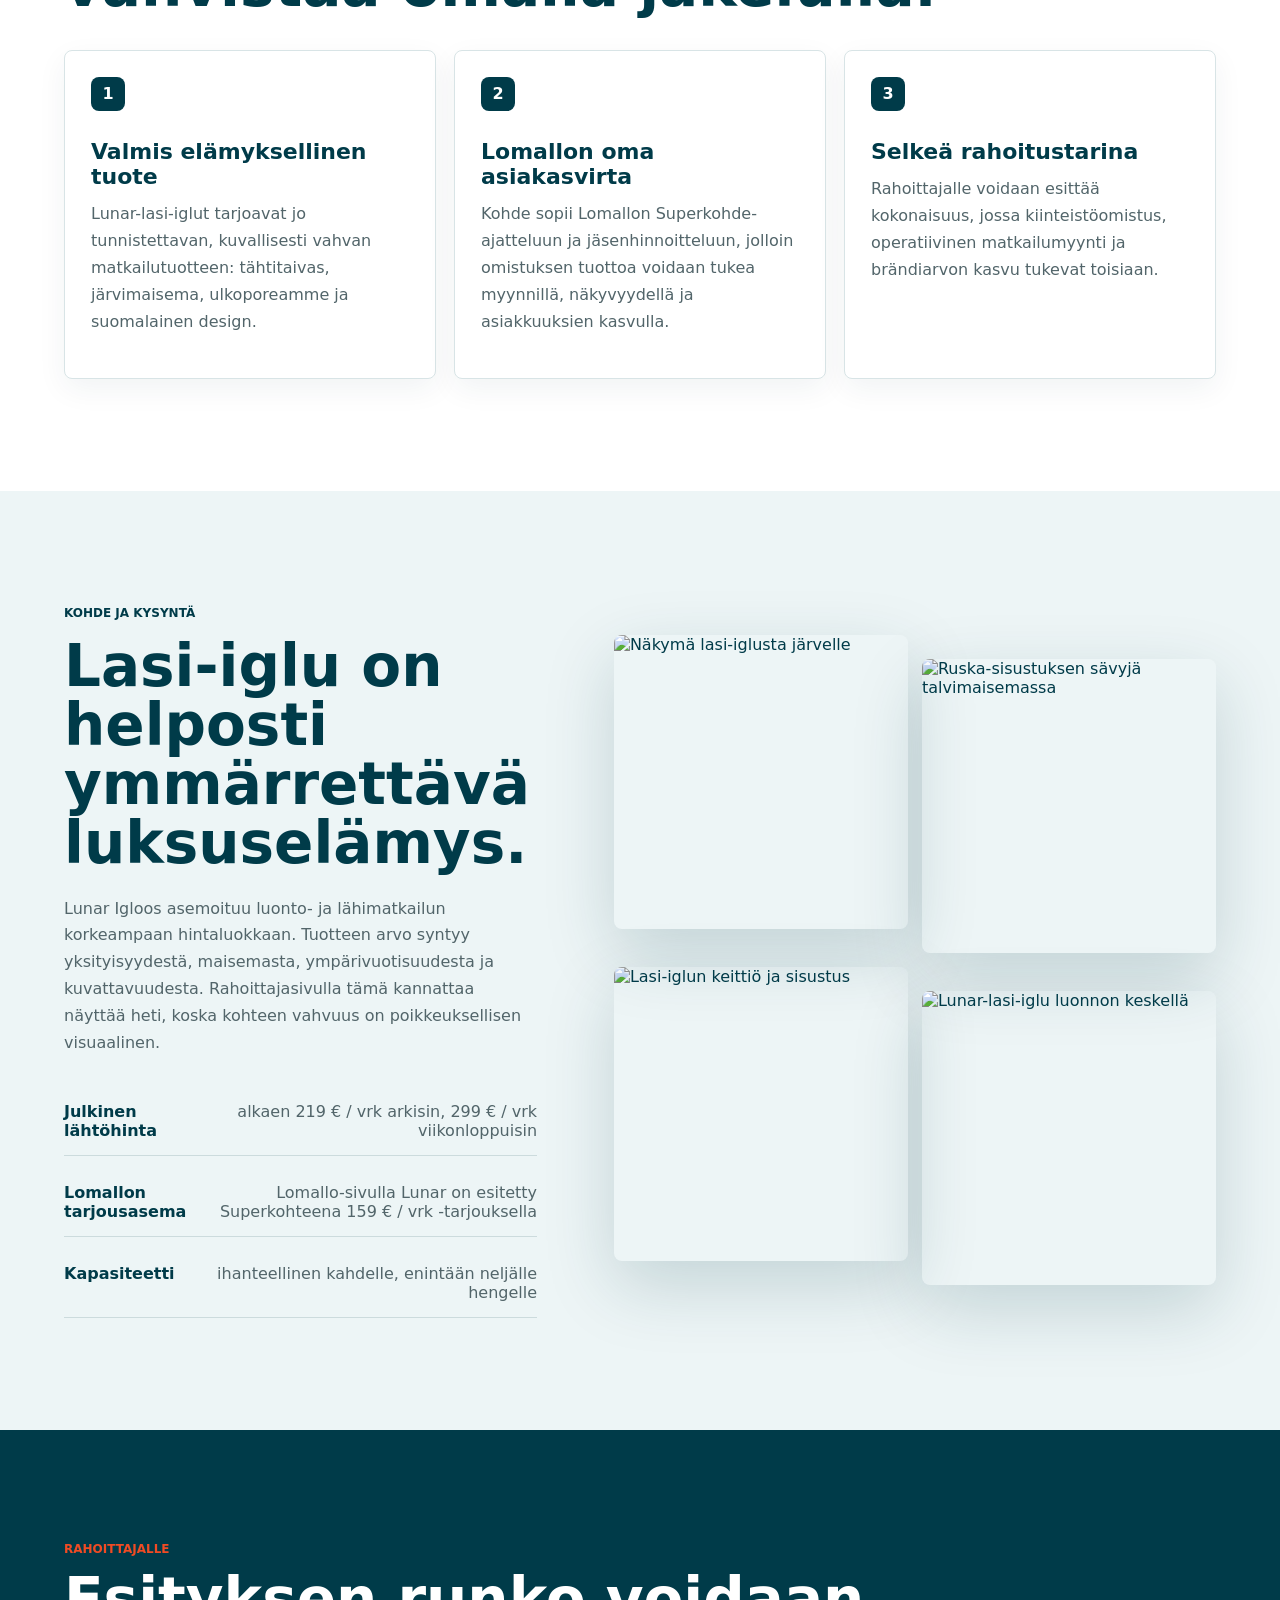
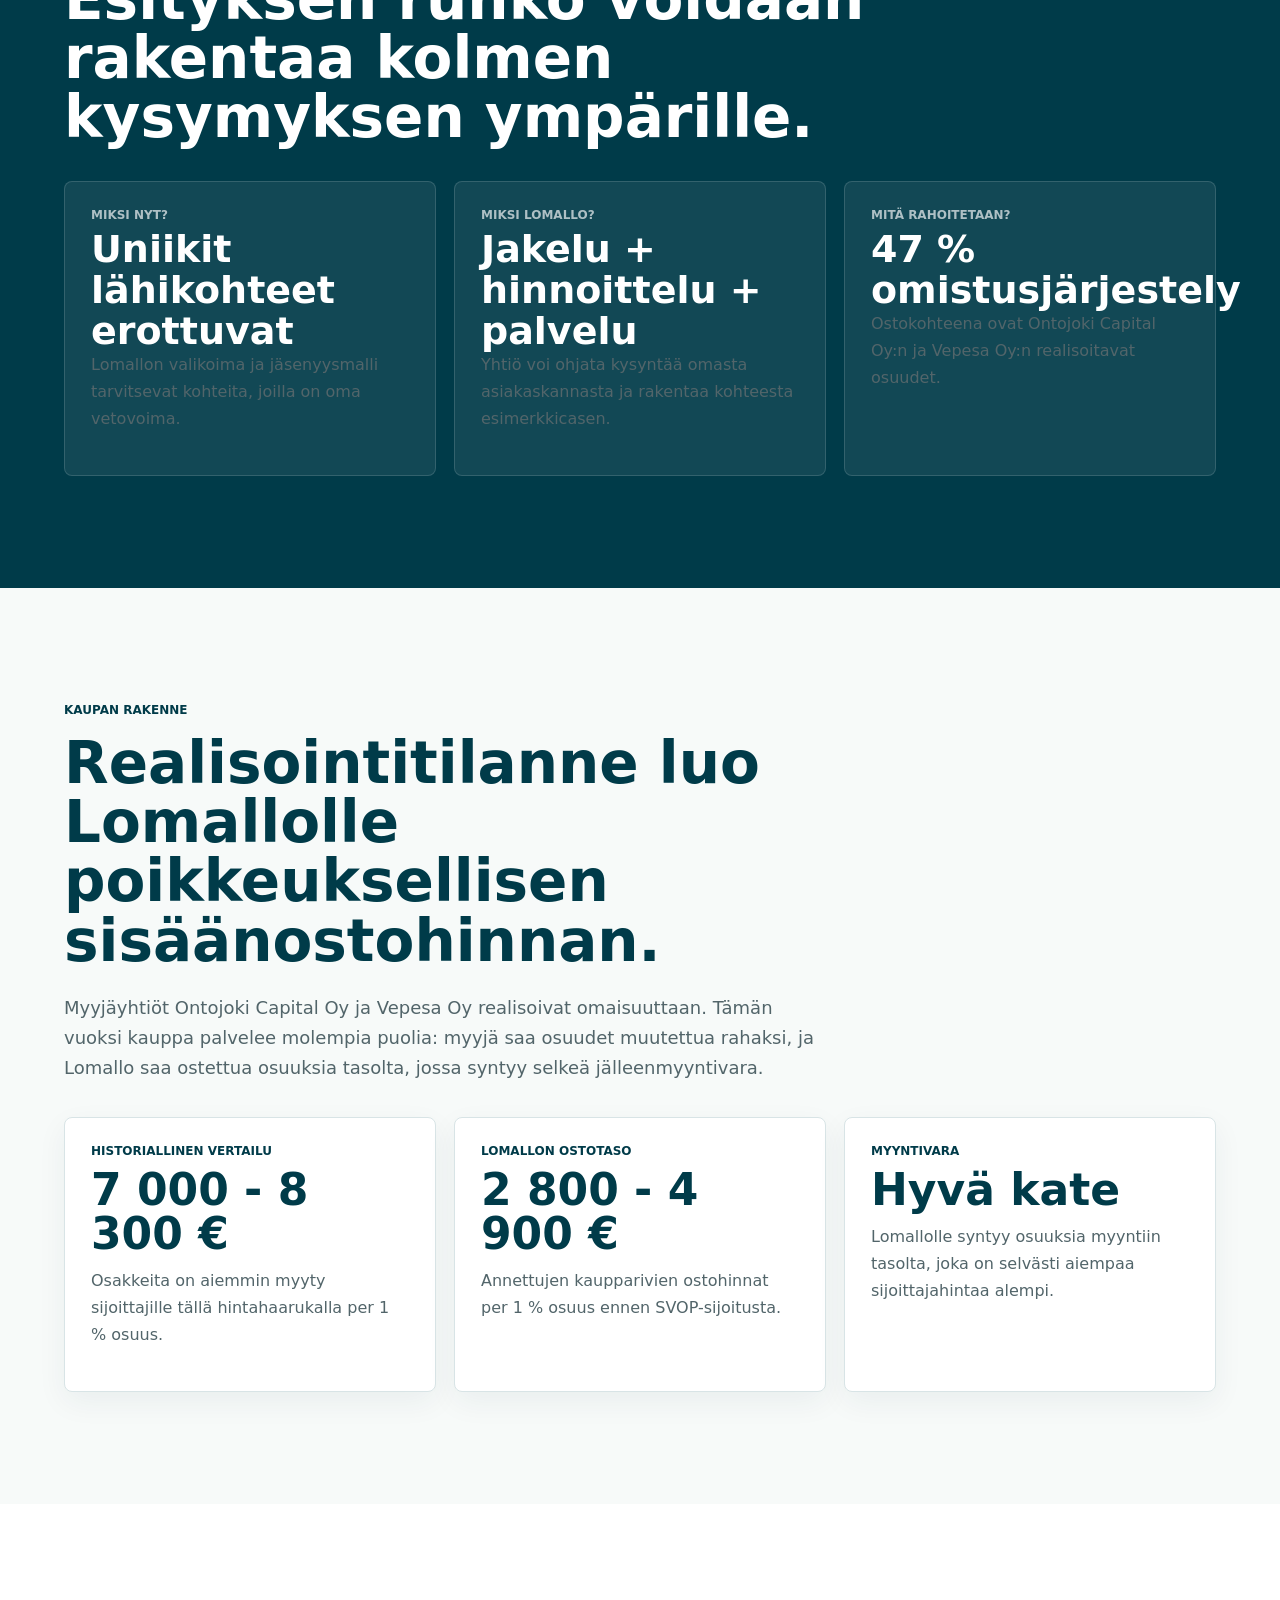
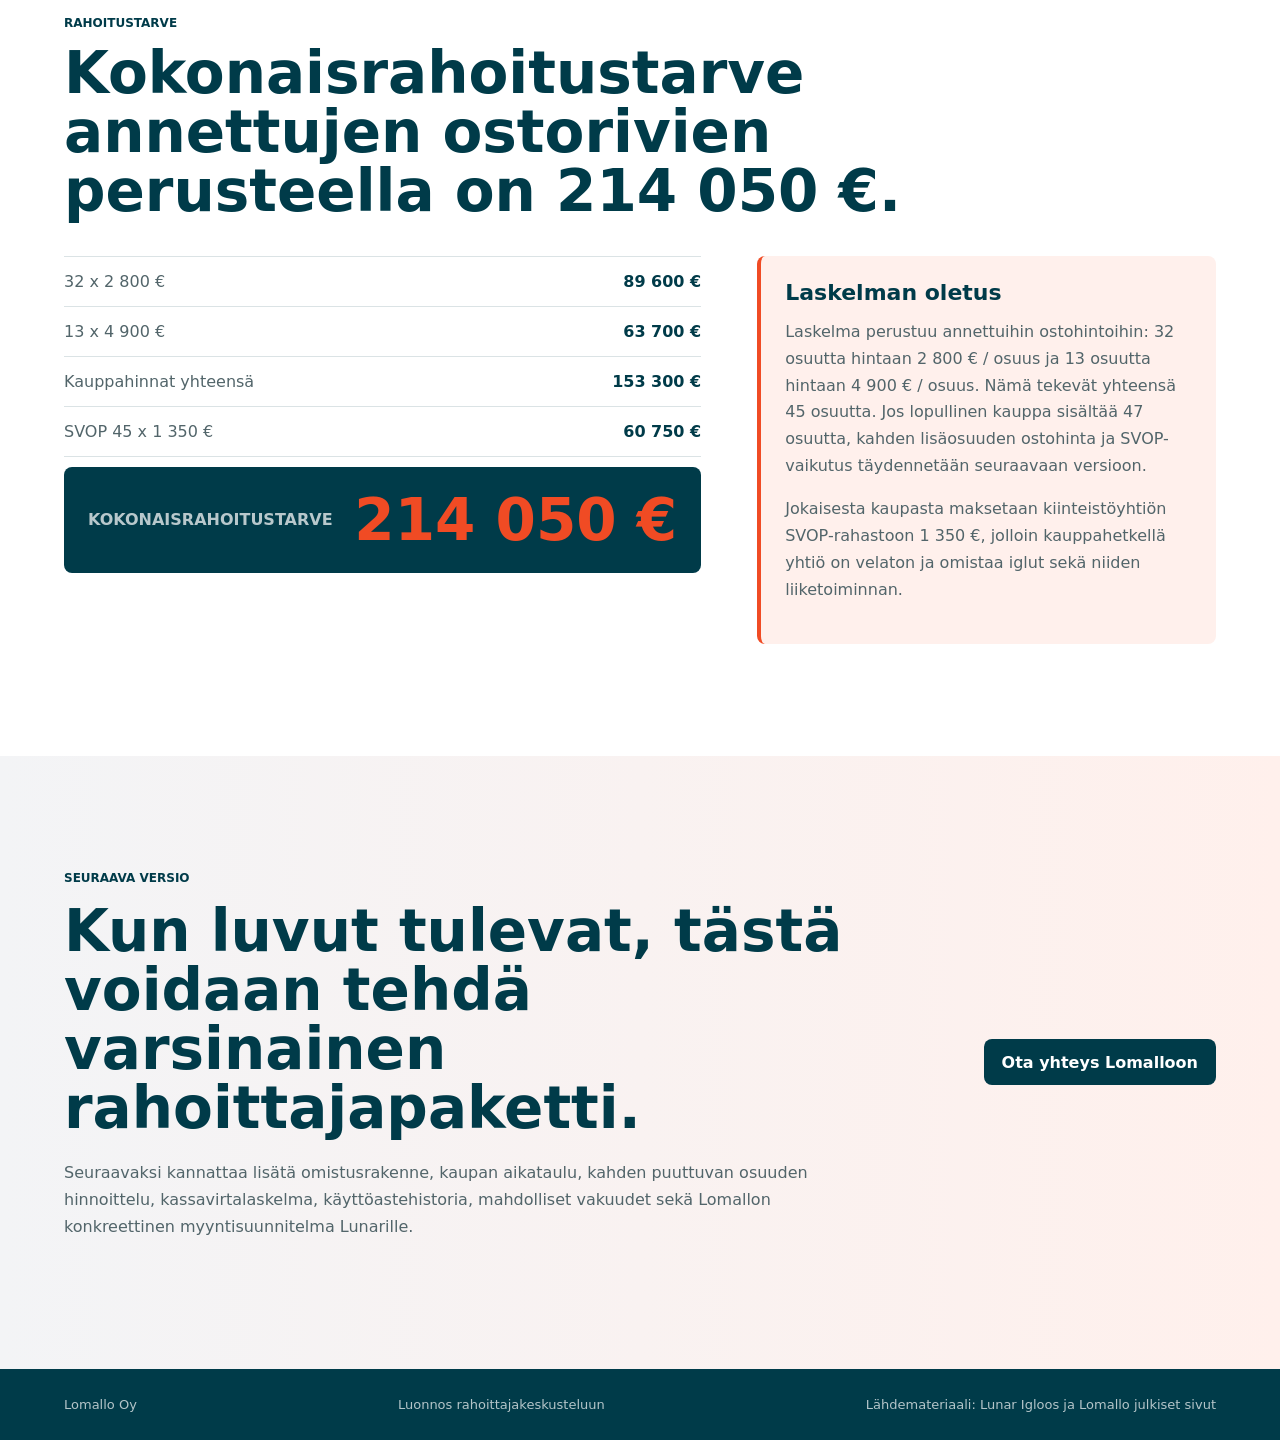
==== commit ff93c7e1: "Päivitä rahoittajaesittelyn ingressi" ====
--- a/index.html
+++ b/index.html
@@ -6,7 +6,7 @@
     <title>Lomallo x Lunar Igloos | Esitys rahoittajille</title>
     <meta
       name="description"
-      content="Rahoittajaesittelyn luonnos Lomallon 47 % omistusjärjestelystä Kiinteistö Oy Ellin Iglut Oy:ssä."
+      content="Rahoittajaesittely Lomallon 47 % omistusjärjestelystä Kiinteistö Oy Ellin Iglut Oy:ssä."
     />
     <link rel="stylesheet" href="./styles.css?v=20260806-1" />
   </head>
@@ -36,12 +36,17 @@
         />
         <div class="hero-shade"></div>
         <div class="hero-content">
-          <p class="eyebrow">Esitys rahoittajille</p>
+          <p class="eyebrow">Rahoittajaesittely</p>
           <h1>47 % omistus Lunar Igloos -kohteesta Lomallon kasvualustalle</h1>
           <p class="lead">
-            Lomallo on ostamassa vähemmistöosuuden Kiinteistö Oy Ellin Iglut Oy:stä.
-            Hanke yhdistää premium-luontomajoituksen, Lomallon jäsenyysmallin ja
-            Ellivuoren ympärivuotisen matkailuvirran.
+            Lomallon hallitus katsoo, että 47 % omistus Kiinteistö Oy Ellin Iglut Oy:stä
+            olisi liiketoimi, jossa Lomallolle syntyy hyvä kate ja kiinteistöyhtiö
+            hyötyy Lomallosta omistajana. Lomallo pystyy tuottamaan kohteelle asiakkaita
+            oman jakelunsa ja jäsenyysmallinsa kautta.
+          </p>
+          <p class="lead">
+            Igluosakkeiden myynti hyvällä voitolla voidaan käynnistää välittömästi,
+            kun usko toimintaan palautuu.
           </p>
           <div class="hero-actions">
             <a class="button primary" href="#rahoitus">Katso sijoitusteesi</a>
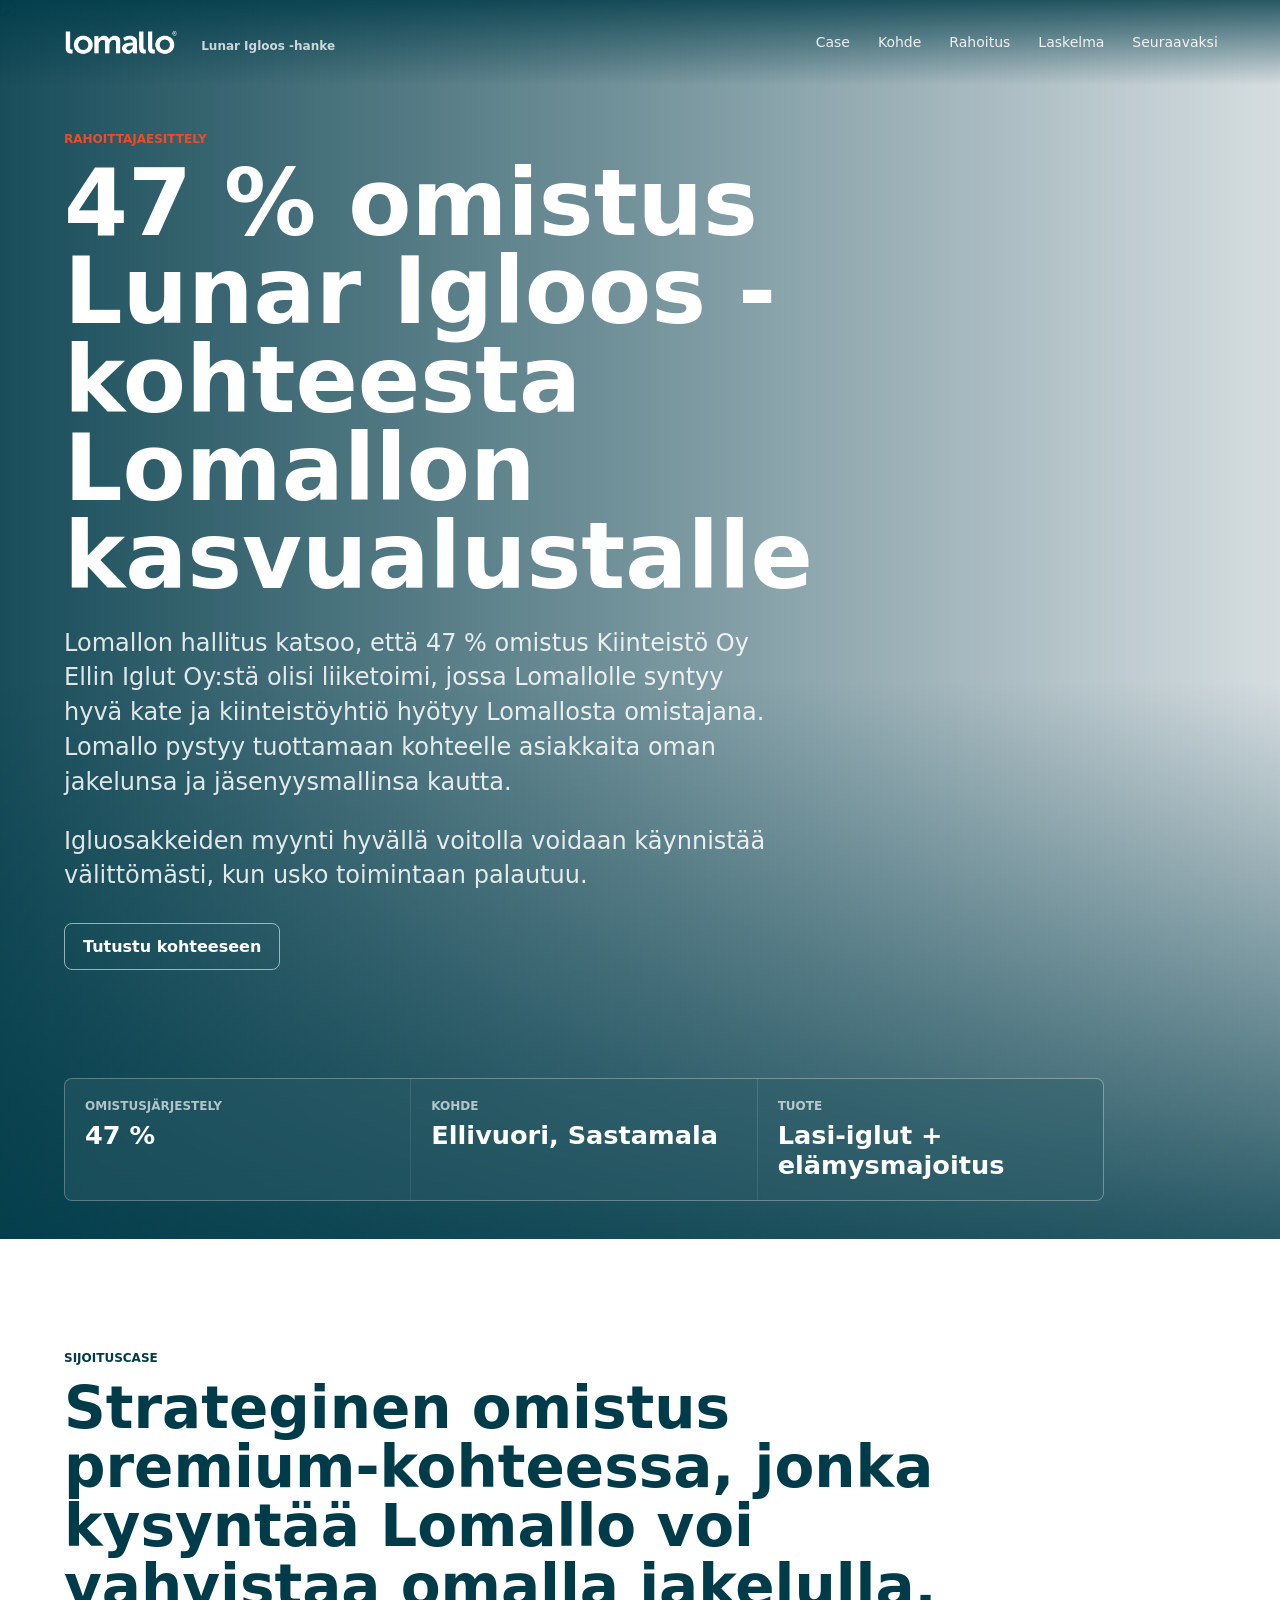
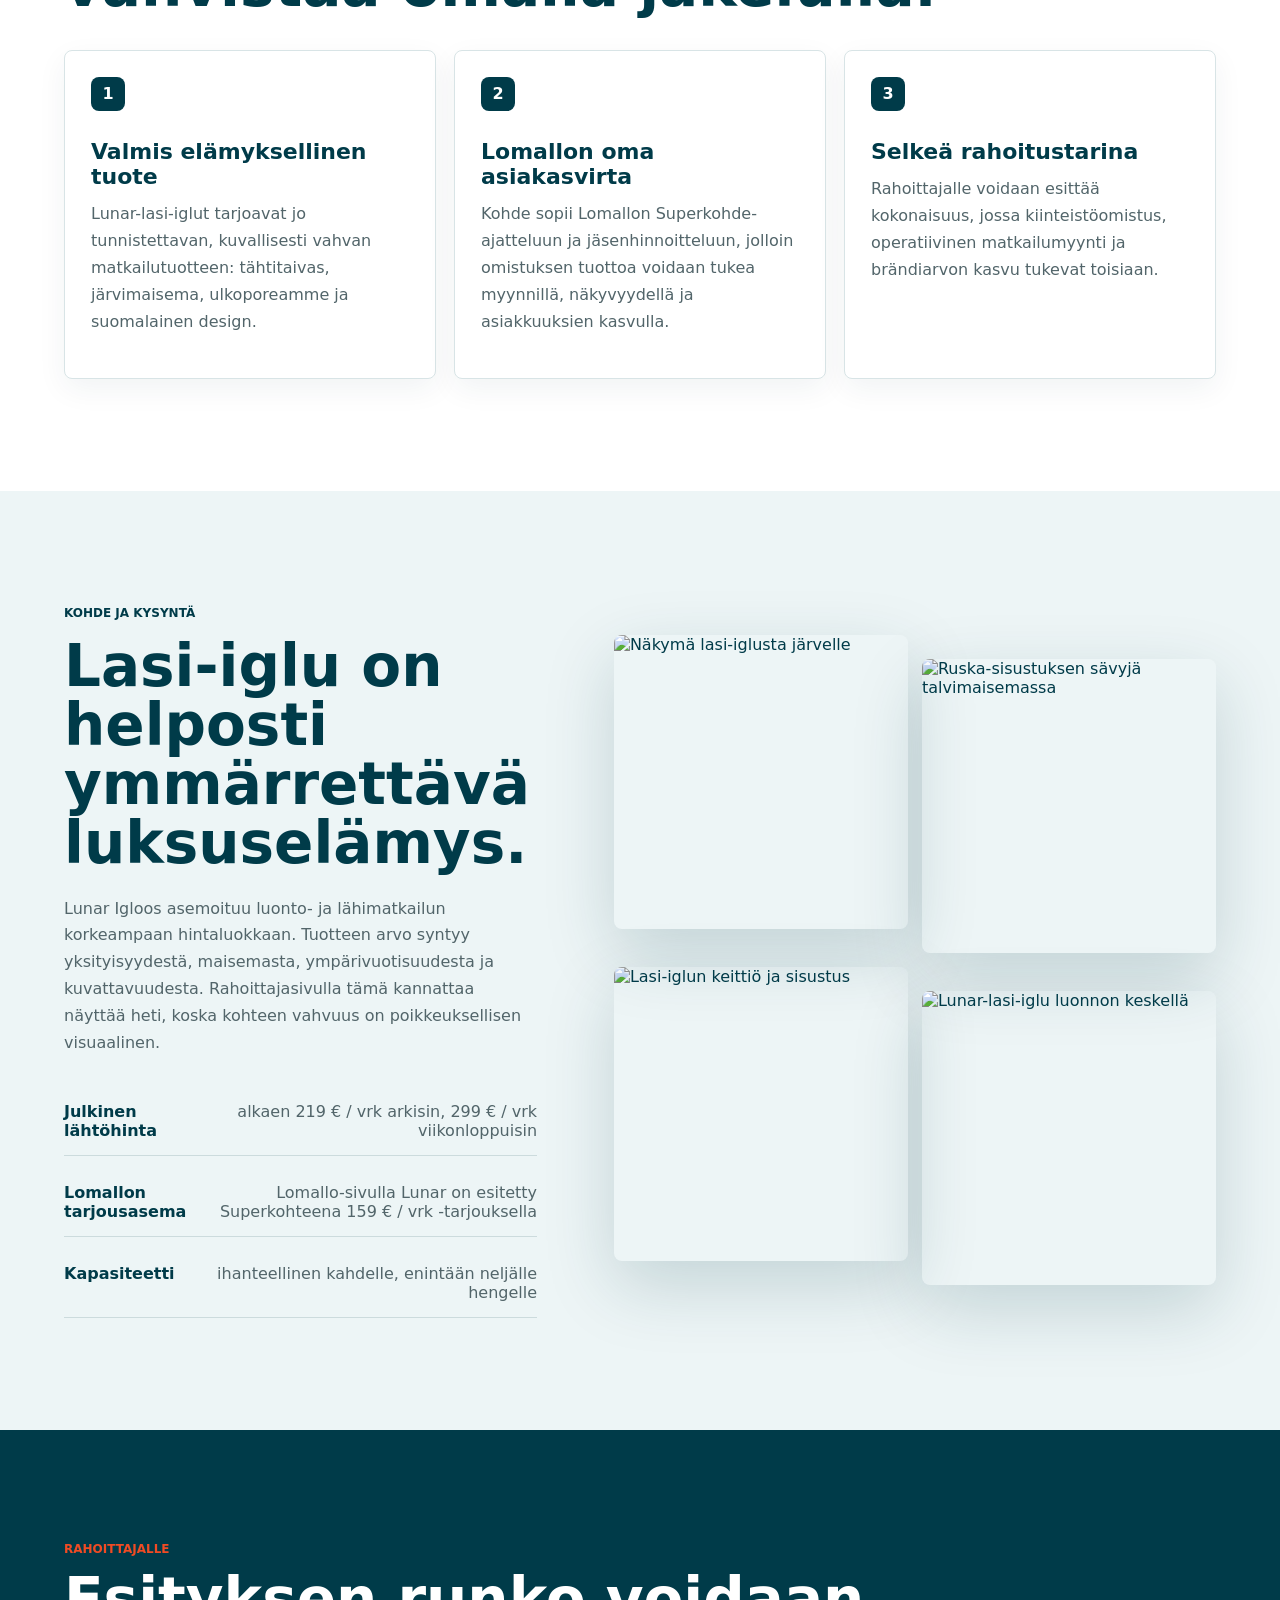
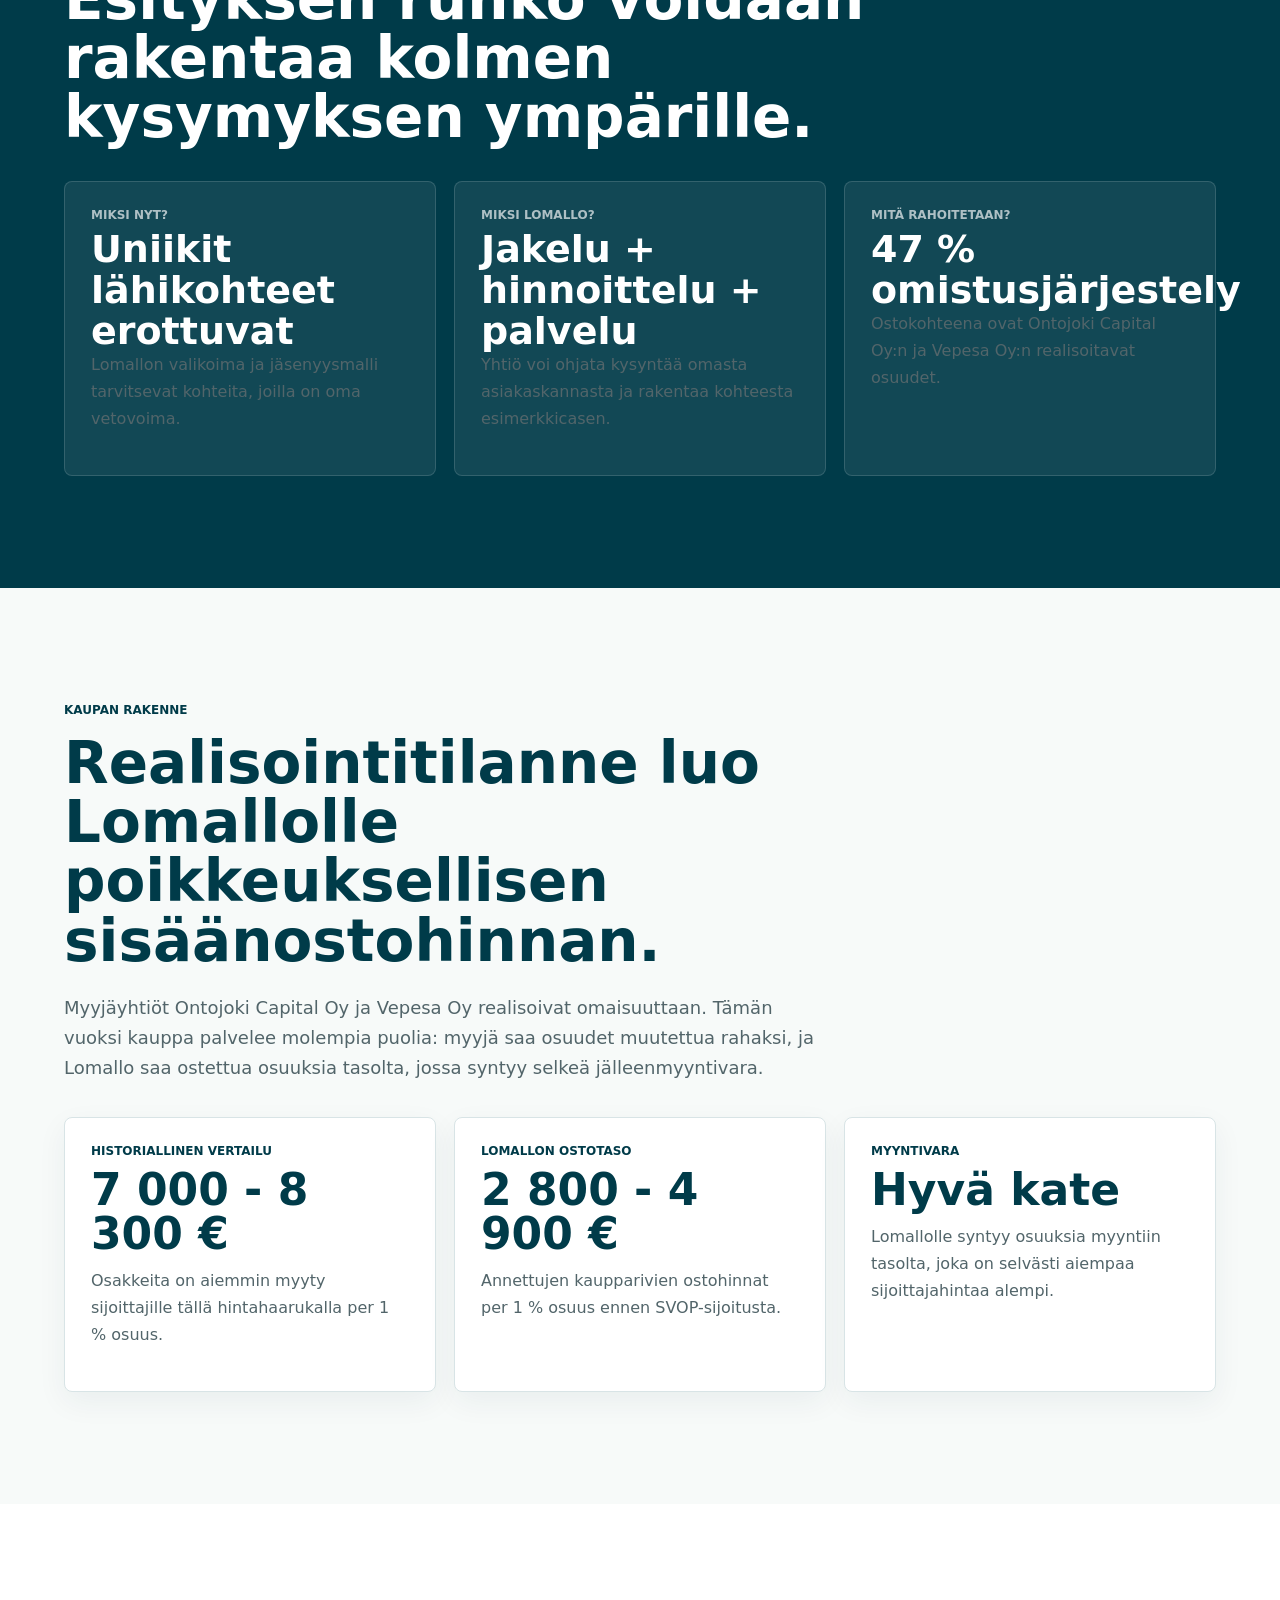
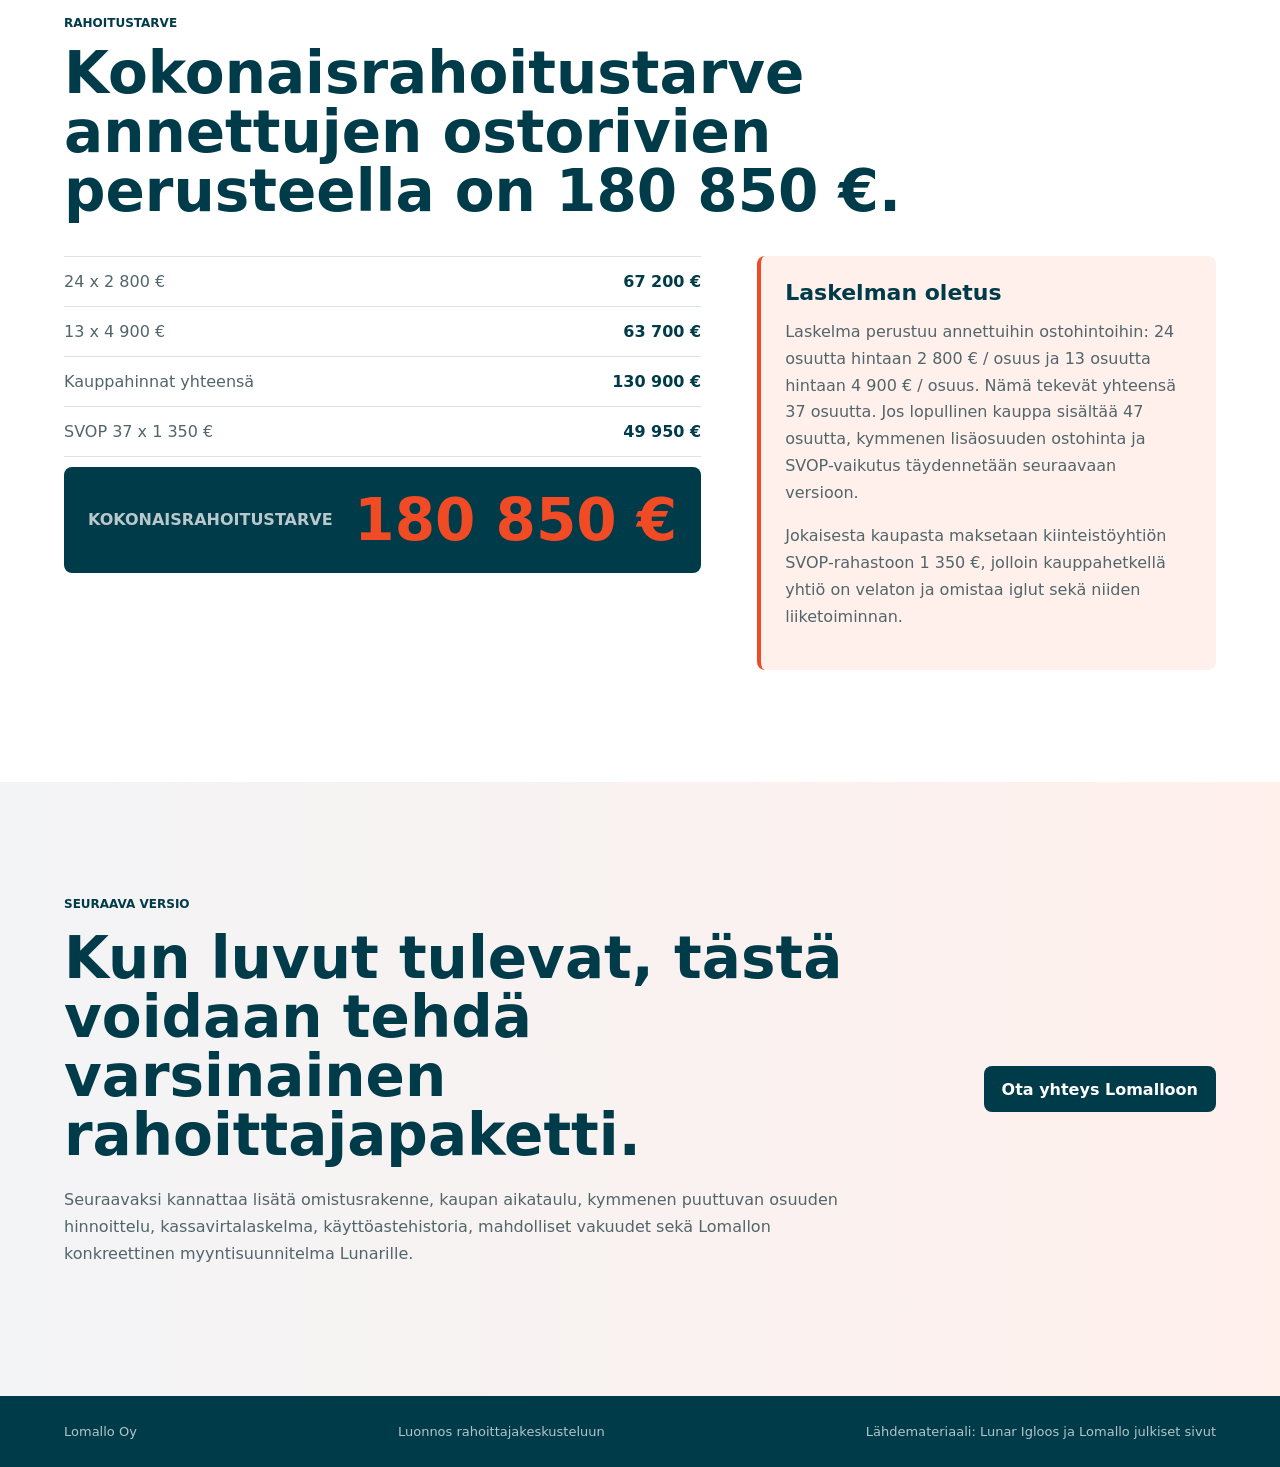
==== commit adeb675a: "Päivitä hero ja rahoituslaskelma" ====
--- a/index.html
+++ b/index.html
@@ -8,7 +8,7 @@
       name="description"
       content="Rahoittajaesittely Lomallon 47 % omistusjärjestelystä Kiinteistö Oy Ellin Iglut Oy:ssä."
     />
-    <link rel="stylesheet" href="./styles.css?v=20260806-1" />
+    <link rel="stylesheet" href="./styles.css?v=20260811-1" />
   </head>
   <body>
     <header class="site-header" aria-label="Päänavigaatio">
@@ -31,8 +31,8 @@
       <section class="hero">
         <img
           class="hero-media"
-          src="https://static.wixstatic.com/media/190ae2_6cc7b74522204d1b96988dbda66b5f66~mv2.jpg/v1/fill/w_1920,h_1080,al_c/190ae2_6cc7b74522204d1b96988dbda66b5f66~mv2.jpg"
-          alt="Lunar-lasi-iglu järvimaisemassa"
+          src="https://static.wixstatic.com/media/190ae2_ce40ab52ef164a418f65911e3b926a8a~mv2.jpeg/v1/fill/w_1920,h_1080,al_c,q_90/190ae2_ce40ab52ef164a418f65911e3b926a8a~mv2.jpeg"
+          alt="Lunar-lasi-iglu luonnon keskellä"
         />
         <div class="hero-shade"></div>
         <div class="hero-content">
@@ -49,12 +49,11 @@
             kun usko toimintaan palautuu.
           </p>
           <div class="hero-actions">
-            <a class="button primary" href="#rahoitus">Katso sijoitusteesi</a>
             <a class="button secondary" href="#kohde">Tutustu kohteeseen</a>
           </div>
         </div>
         <div class="hero-panel" aria-label="Hankkeen ydintiedot">
-          <div>
+          <div class="hero-panel-highlight">
             <span>Omistusjärjestely</span>
             <strong>47 %</strong>
           </div>
@@ -206,13 +205,13 @@
       <section class="model-section">
         <div class="section-copy">
           <p class="eyebrow dark">Rahoitustarve</p>
-          <h2>Kokonaisrahoitustarve annettujen ostorivien perusteella on 214 050 €.</h2>
+          <h2>Kokonaisrahoitustarve annettujen ostorivien perusteella on 180 850 €.</h2>
         </div>
         <div class="finance-layout">
           <div class="model-table" role="table" aria-label="Rahoitustarpeen laskelma">
             <div role="row">
-              <span role="cell">32 x 2 800 €</span>
-              <strong role="cell">89 600 €</strong>
+              <span role="cell">24 x 2 800 €</span>
+              <strong role="cell">67 200 €</strong>
             </div>
             <div role="row">
               <span role="cell">13 x 4 900 €</span>
@@ -220,24 +219,24 @@
             </div>
             <div role="row">
               <span role="cell">Kauppahinnat yhteensä</span>
-              <strong role="cell">153 300 €</strong>
-            </div>
-            <div role="row">
-              <span role="cell">SVOP 45 x 1 350 €</span>
-              <strong role="cell">60 750 €</strong>
+              <strong role="cell">130 900 €</strong>
+            </div>
+            <div role="row">
+              <span role="cell">SVOP 37 x 1 350 €</span>
+              <strong role="cell">49 950 €</strong>
             </div>
             <div class="total-row" role="row">
               <span role="cell">Kokonaisrahoitustarve</span>
-              <strong role="cell">214 050 €</strong>
+              <strong role="cell">180 850 €</strong>
             </div>
           </div>
           <aside class="finance-note">
             <h3>Laskelman oletus</h3>
             <p>
-              Laskelma perustuu annettuihin ostohintoihin: 32 osuutta hintaan
+              Laskelma perustuu annettuihin ostohintoihin: 24 osuutta hintaan
               2 800 € / osuus ja 13 osuutta hintaan 4 900 € / osuus. Nämä tekevät
-              yhteensä 45 osuutta. Jos lopullinen kauppa sisältää 47 osuutta,
-              kahden lisäosuuden ostohinta ja SVOP-vaikutus täydennetään seuraavaan
+              yhteensä 37 osuutta. Jos lopullinen kauppa sisältää 47 osuutta,
+              kymmenen lisäosuuden ostohinta ja SVOP-vaikutus täydennetään seuraavaan
               versioon.
             </p>
             <p>
@@ -255,7 +254,7 @@
           <h2>Kun luvut tulevat, tästä voidaan tehdä varsinainen rahoittajapaketti.</h2>
           <p>
             Seuraavaksi kannattaa lisätä omistusrakenne, kaupan aikataulu,
-            kahden puuttuvan osuuden hinnoittelu, kassavirtalaskelma,
+            kymmenen puuttuvan osuuden hinnoittelu, kassavirtalaskelma,
             käyttöastehistoria, mahdolliset vakuudet sekä Lomallon konkreettinen
             myyntisuunnitelma Lunarille.
           </p>
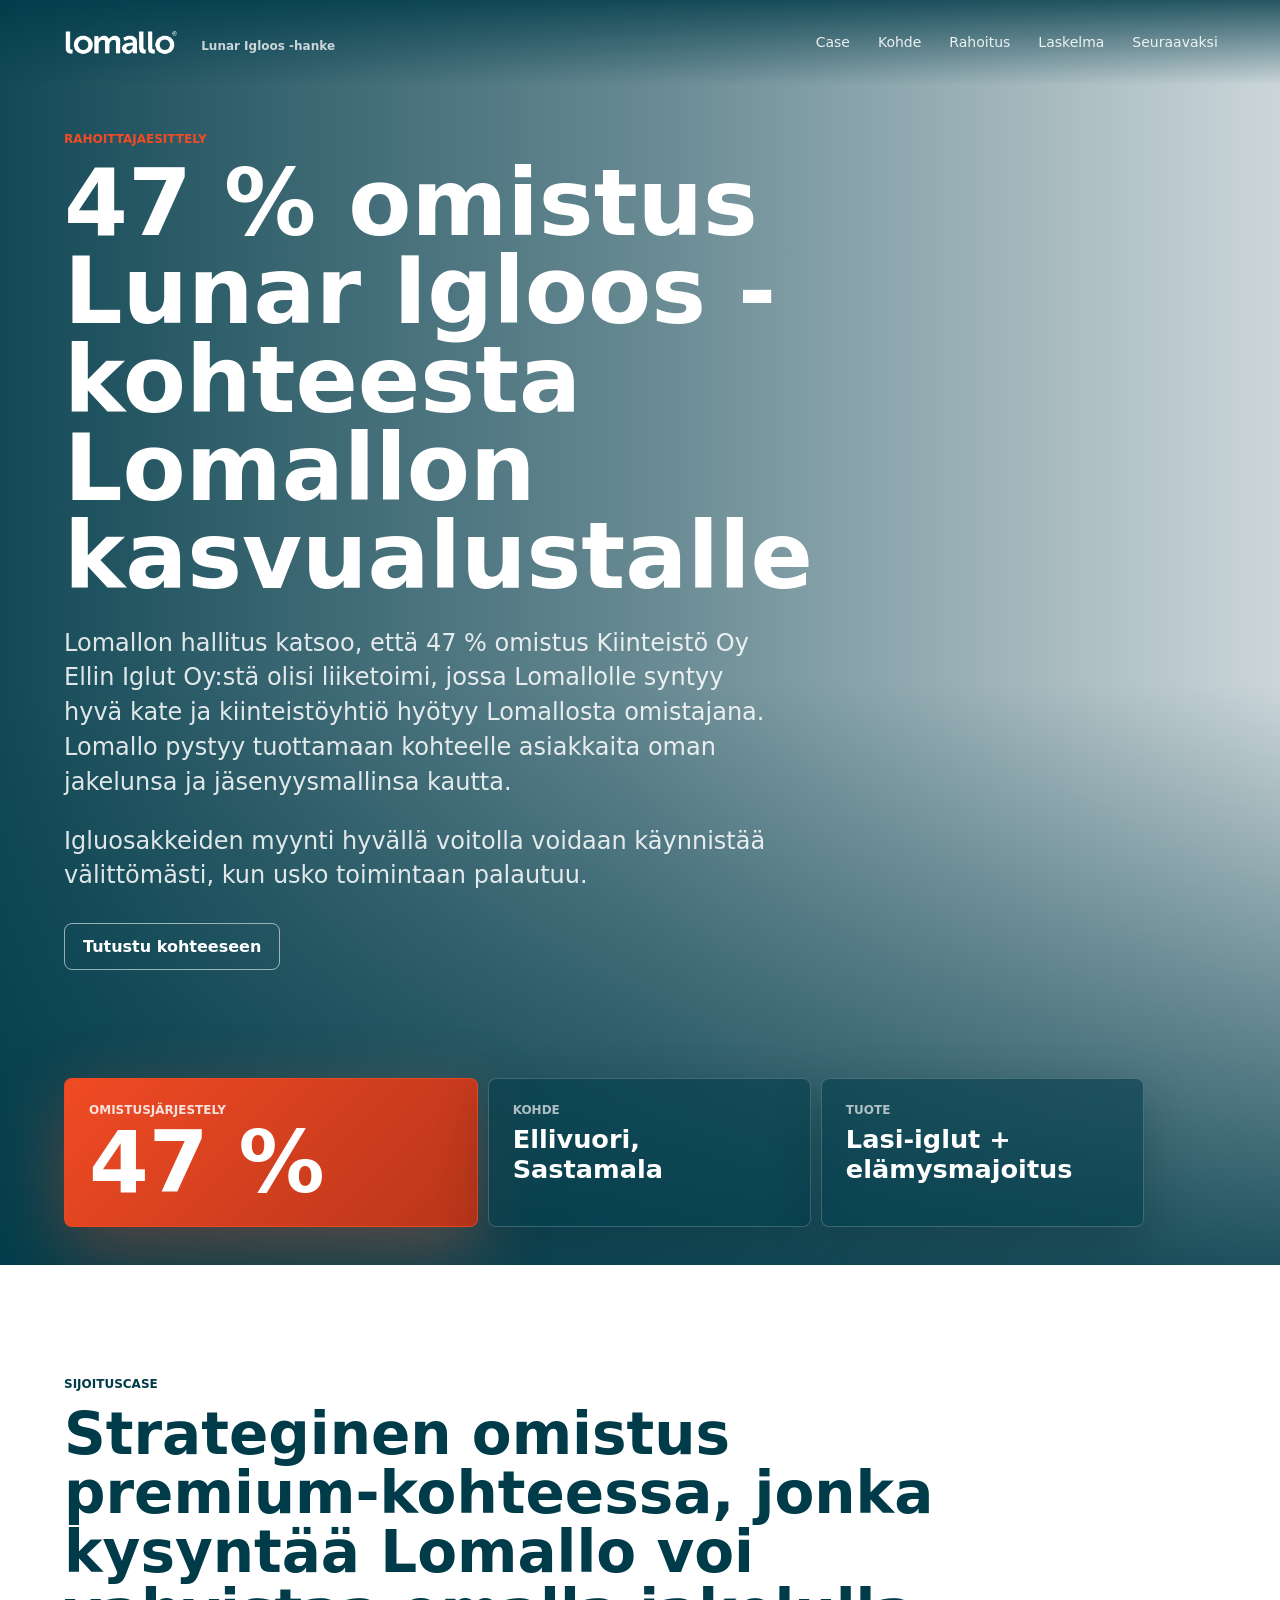
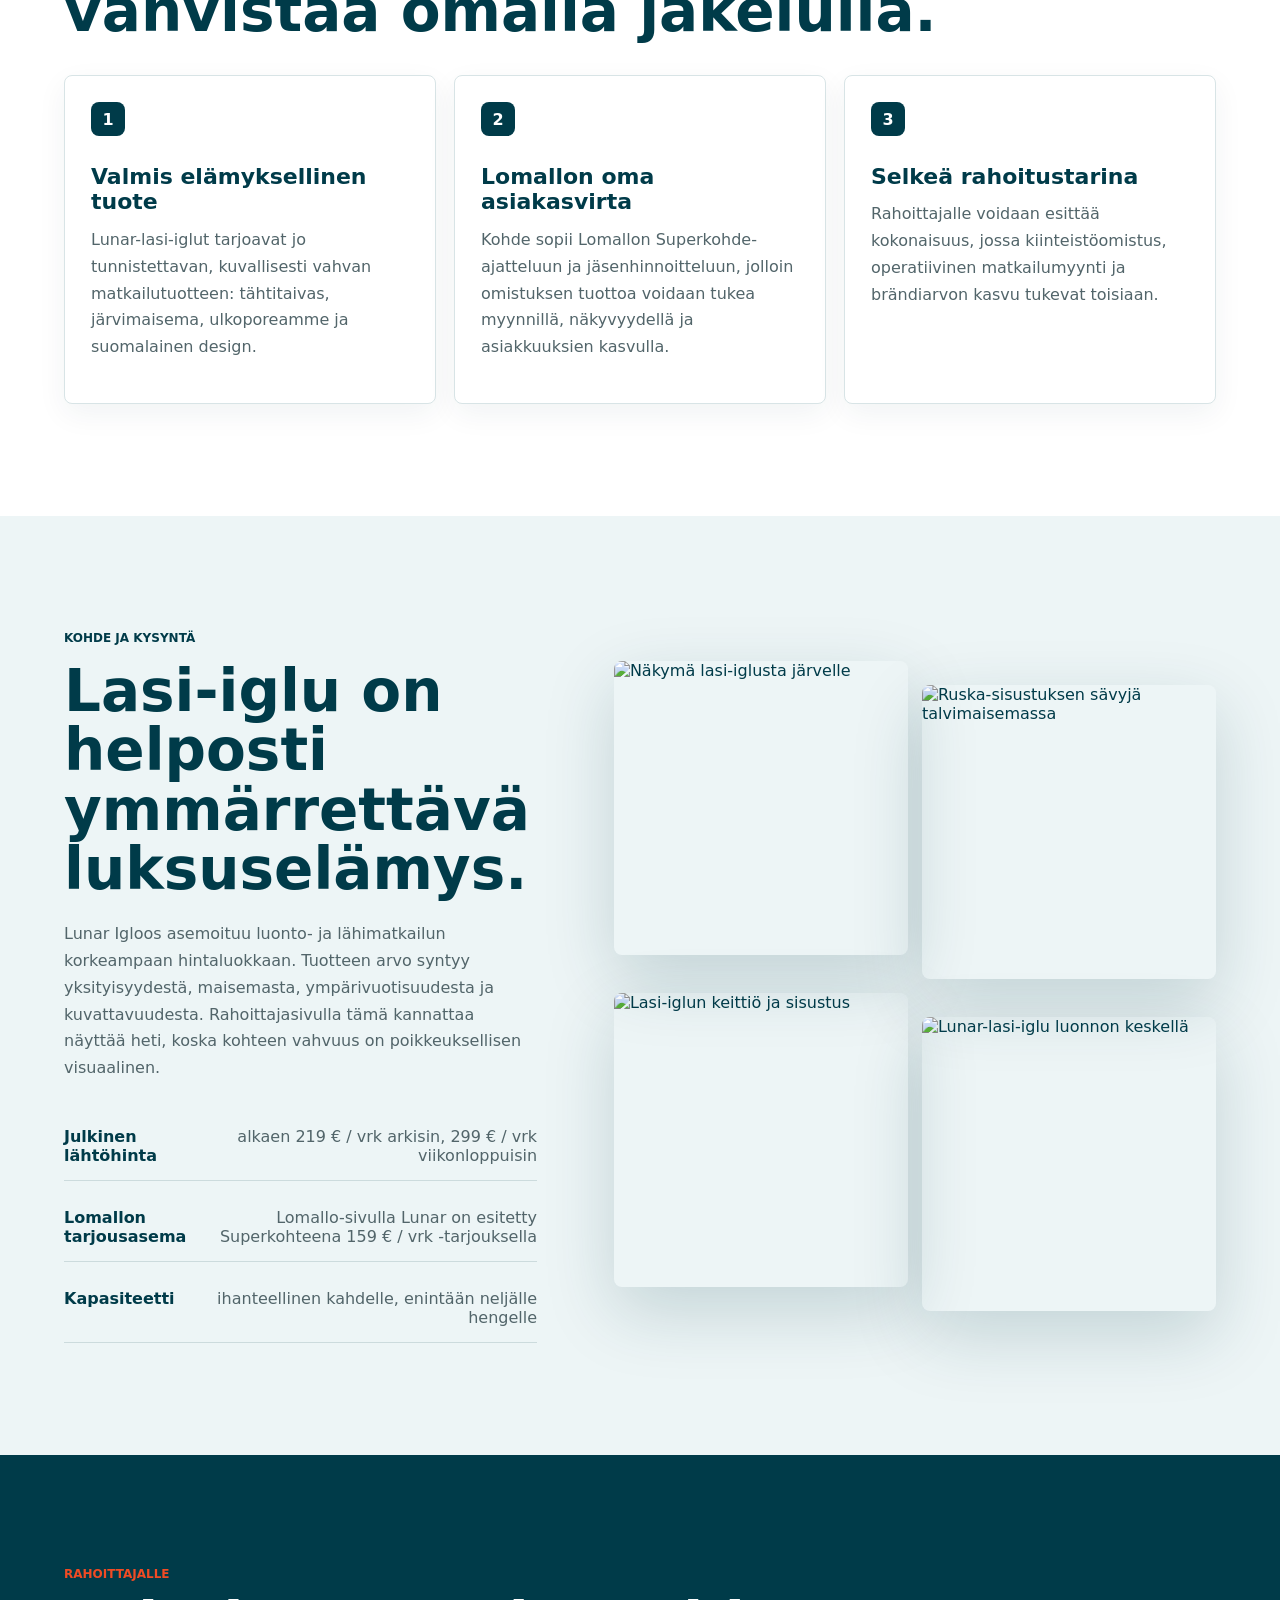
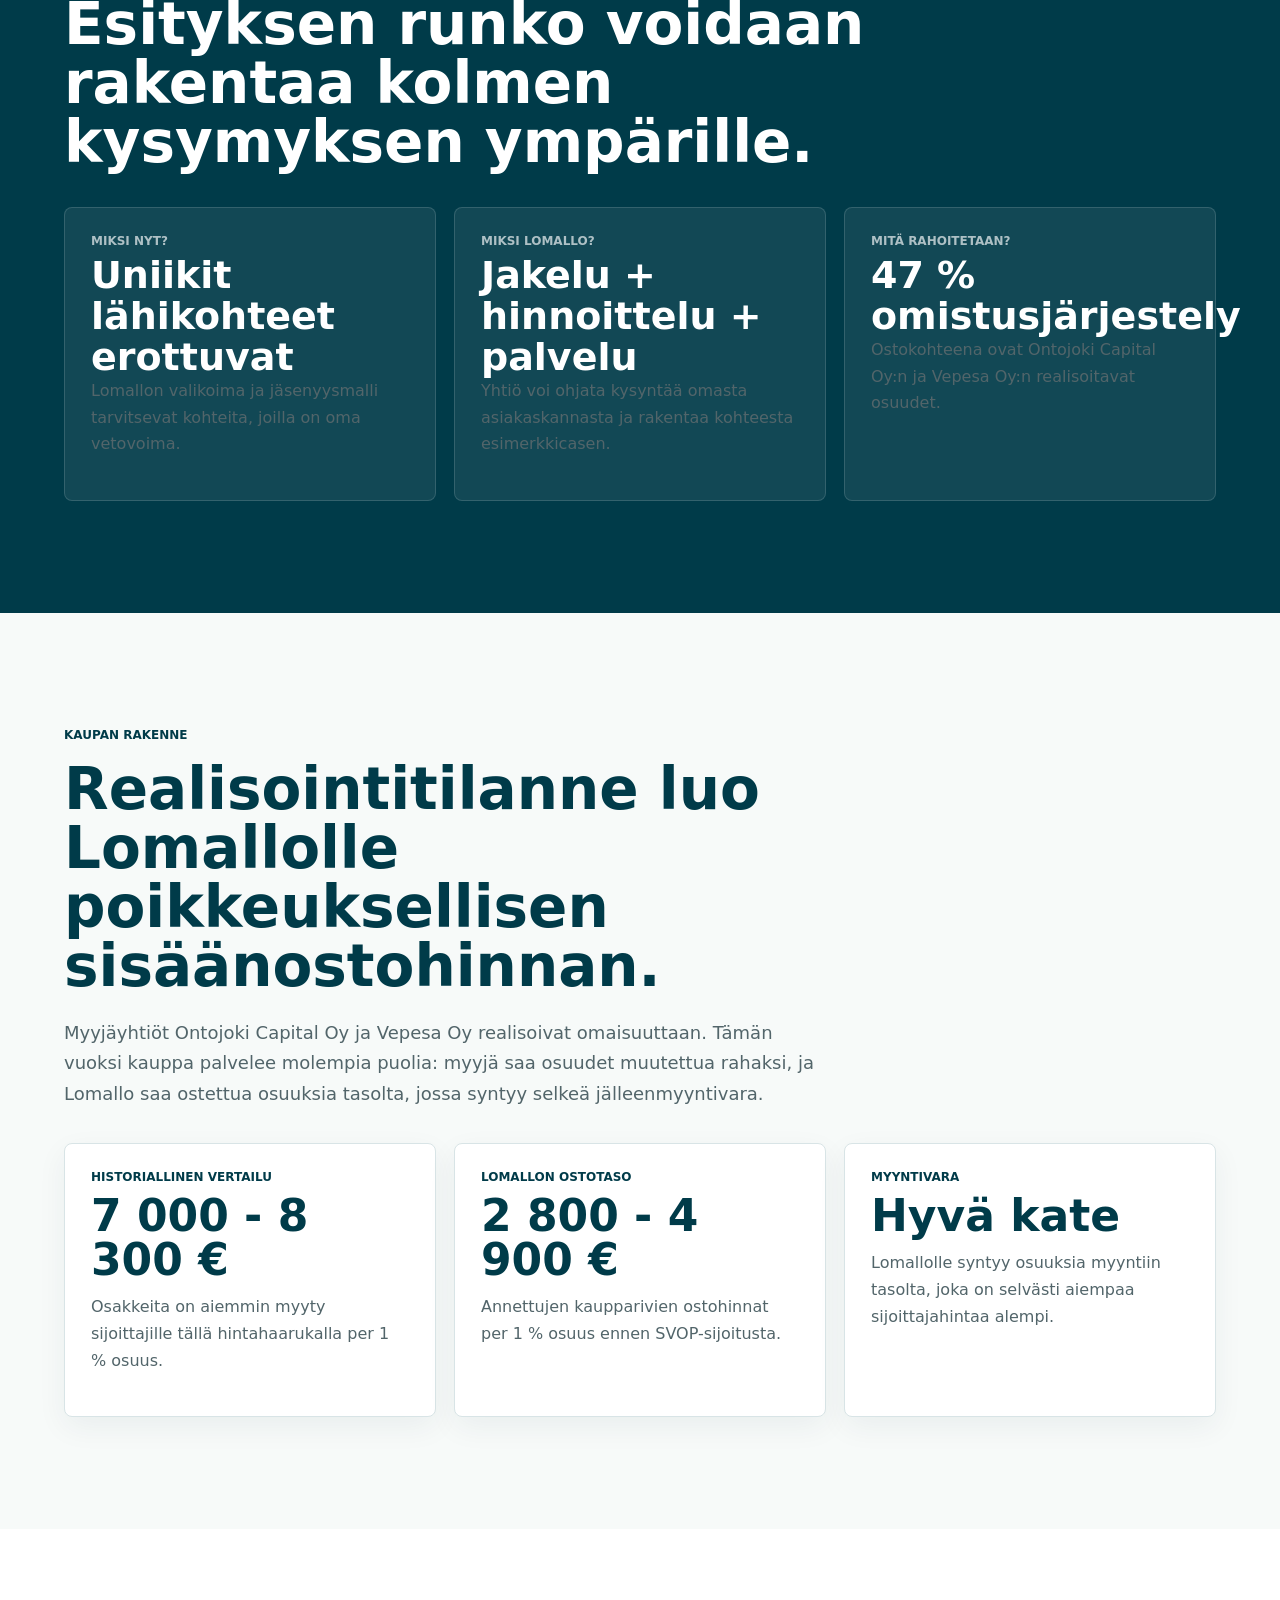
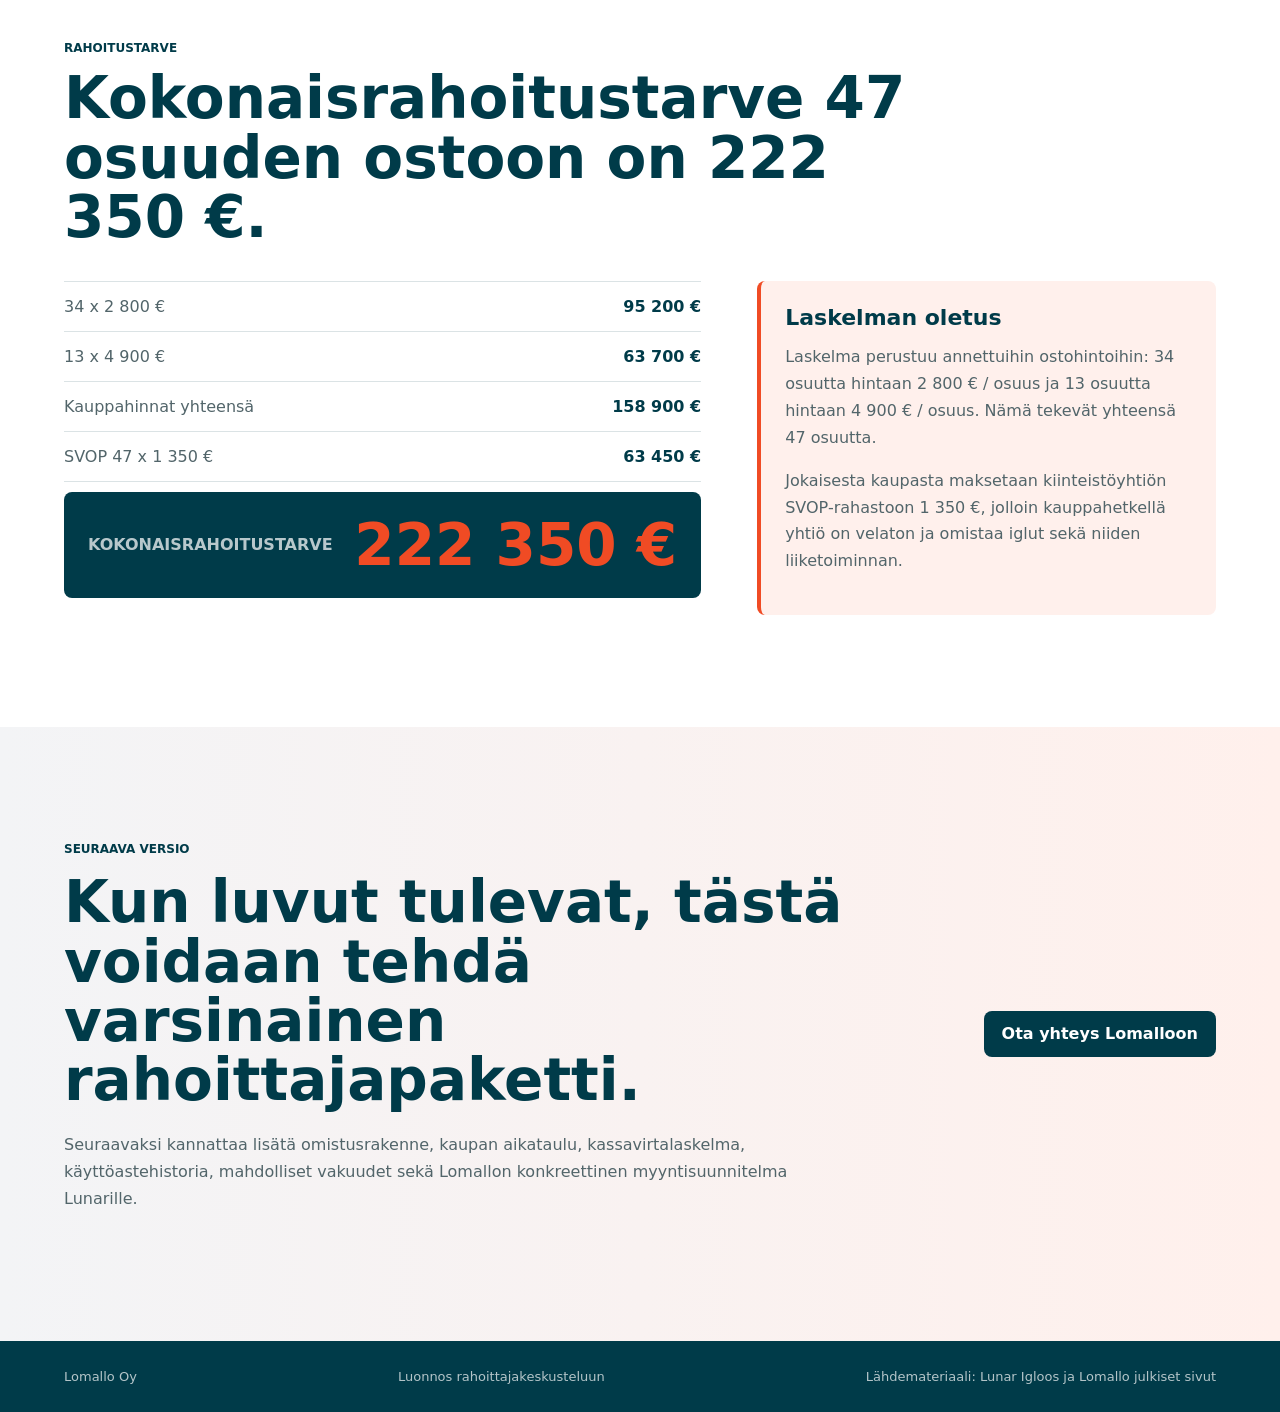
==== commit 1fa9c725: "Korjaa rahoituslaskelma 47 osuudelle" ====
--- a/index.html
+++ b/index.html
@@ -205,13 +205,13 @@
       <section class="model-section">
         <div class="section-copy">
           <p class="eyebrow dark">Rahoitustarve</p>
-          <h2>Kokonaisrahoitustarve annettujen ostorivien perusteella on 180 850 €.</h2>
+          <h2>Kokonaisrahoitustarve 47 osuuden ostoon on 222 350 €.</h2>
         </div>
         <div class="finance-layout">
           <div class="model-table" role="table" aria-label="Rahoitustarpeen laskelma">
             <div role="row">
-              <span role="cell">24 x 2 800 €</span>
-              <strong role="cell">67 200 €</strong>
+              <span role="cell">34 x 2 800 €</span>
+              <strong role="cell">95 200 €</strong>
             </div>
             <div role="row">
               <span role="cell">13 x 4 900 €</span>
@@ -219,25 +219,23 @@
             </div>
             <div role="row">
               <span role="cell">Kauppahinnat yhteensä</span>
-              <strong role="cell">130 900 €</strong>
-            </div>
-            <div role="row">
-              <span role="cell">SVOP 37 x 1 350 €</span>
-              <strong role="cell">49 950 €</strong>
+              <strong role="cell">158 900 €</strong>
+            </div>
+            <div role="row">
+              <span role="cell">SVOP 47 x 1 350 €</span>
+              <strong role="cell">63 450 €</strong>
             </div>
             <div class="total-row" role="row">
               <span role="cell">Kokonaisrahoitustarve</span>
-              <strong role="cell">180 850 €</strong>
+              <strong role="cell">222 350 €</strong>
             </div>
           </div>
           <aside class="finance-note">
             <h3>Laskelman oletus</h3>
             <p>
-              Laskelma perustuu annettuihin ostohintoihin: 24 osuutta hintaan
+              Laskelma perustuu annettuihin ostohintoihin: 34 osuutta hintaan
               2 800 € / osuus ja 13 osuutta hintaan 4 900 € / osuus. Nämä tekevät
-              yhteensä 37 osuutta. Jos lopullinen kauppa sisältää 47 osuutta,
-              kymmenen lisäosuuden ostohinta ja SVOP-vaikutus täydennetään seuraavaan
-              versioon.
+              yhteensä 47 osuutta.
             </p>
             <p>
               Jokaisesta kaupasta maksetaan kiinteistöyhtiön SVOP-rahastoon
@@ -254,9 +252,8 @@
           <h2>Kun luvut tulevat, tästä voidaan tehdä varsinainen rahoittajapaketti.</h2>
           <p>
             Seuraavaksi kannattaa lisätä omistusrakenne, kaupan aikataulu,
-            kymmenen puuttuvan osuuden hinnoittelu, kassavirtalaskelma,
-            käyttöastehistoria, mahdolliset vakuudet sekä Lomallon konkreettinen
-            myyntisuunnitelma Lunarille.
+            kassavirtalaskelma, käyttöastehistoria, mahdolliset vakuudet sekä
+            Lomallon konkreettinen myyntisuunnitelma Lunarille.
           </p>
         </div>
         <a class="button dark-button" href="mailto:toimisto@lomallo.fi">Ota yhteys Lomalloon</a>
--- a/styles.css
+++ b/styles.css
@@ -119,8 +119,8 @@
 
 .hero-shade {
   background:
-    linear-gradient(90deg, rgba(0, 59, 73, 0.9), rgba(0, 59, 73, 0.52), rgba(0, 59, 73, 0.12)),
-    linear-gradient(0deg, rgba(0, 59, 73, 0.82), transparent 45%);
+    linear-gradient(90deg, rgba(0, 59, 73, 0.92), rgba(0, 59, 73, 0.58), rgba(0, 59, 73, 0.16)),
+    linear-gradient(0deg, rgba(0, 59, 73, 0.86), transparent 46%);
 }
 
 .hero-content {
@@ -217,19 +217,27 @@
   position: relative;
   z-index: 1;
   display: grid;
-  grid-template-columns: repeat(3, minmax(0, 1fr));
-  gap: 1px;
-  width: min(1040px, 100%);
-  overflow: hidden;
-  border: 1px solid rgba(255, 255, 255, 0.22);
-  border-radius: 8px;
-  background: rgba(255, 255, 255, 0.12);
+  grid-template-columns: 1.28fr 1fr 1fr;
+  gap: 10px;
+  width: min(1080px, 100%);
+  overflow: visible;
+  border-radius: 8px;
+}
+
+.hero-panel div {
+  min-height: 132px;
+  padding: 24px;
+  border: 1px solid rgba(255, 255, 255, 0.2);
+  border-radius: 8px;
+  background: rgba(0, 59, 73, 0.58);
+  box-shadow: 0 18px 48px rgba(0, 30, 38, 0.28);
   backdrop-filter: blur(14px);
 }
 
-.hero-panel div {
-  padding: 20px;
-  background: rgba(0, 59, 73, 0.36);
+.hero-panel .hero-panel-highlight {
+  border-color: rgba(240, 75, 36, 0.88);
+  background: linear-gradient(135deg, #f04b24, #b9351a);
+  box-shadow: 0 24px 70px rgba(240, 75, 36, 0.34);
 }
 
 .hero-panel span,
@@ -242,8 +250,19 @@
   text-transform: uppercase;
 }
 
+.hero-panel .hero-panel-highlight span {
+  color: rgba(255, 255, 255, 0.84);
+}
+
 .hero-panel strong {
   font-size: clamp(19px, 2vw, 28px);
+}
+
+.hero-panel .hero-panel-highlight strong {
+  display: block;
+  color: white;
+  font-size: clamp(52px, 7vw, 86px);
+  line-height: 0.9;
 }
 
 section {
@@ -526,7 +545,12 @@
   }
 
   .hero-panel div {
+    min-height: 0;
     padding: 18px;
+  }
+
+  .hero-panel .hero-panel-highlight strong {
+    font-size: 58px;
   }
 
   .image-story {
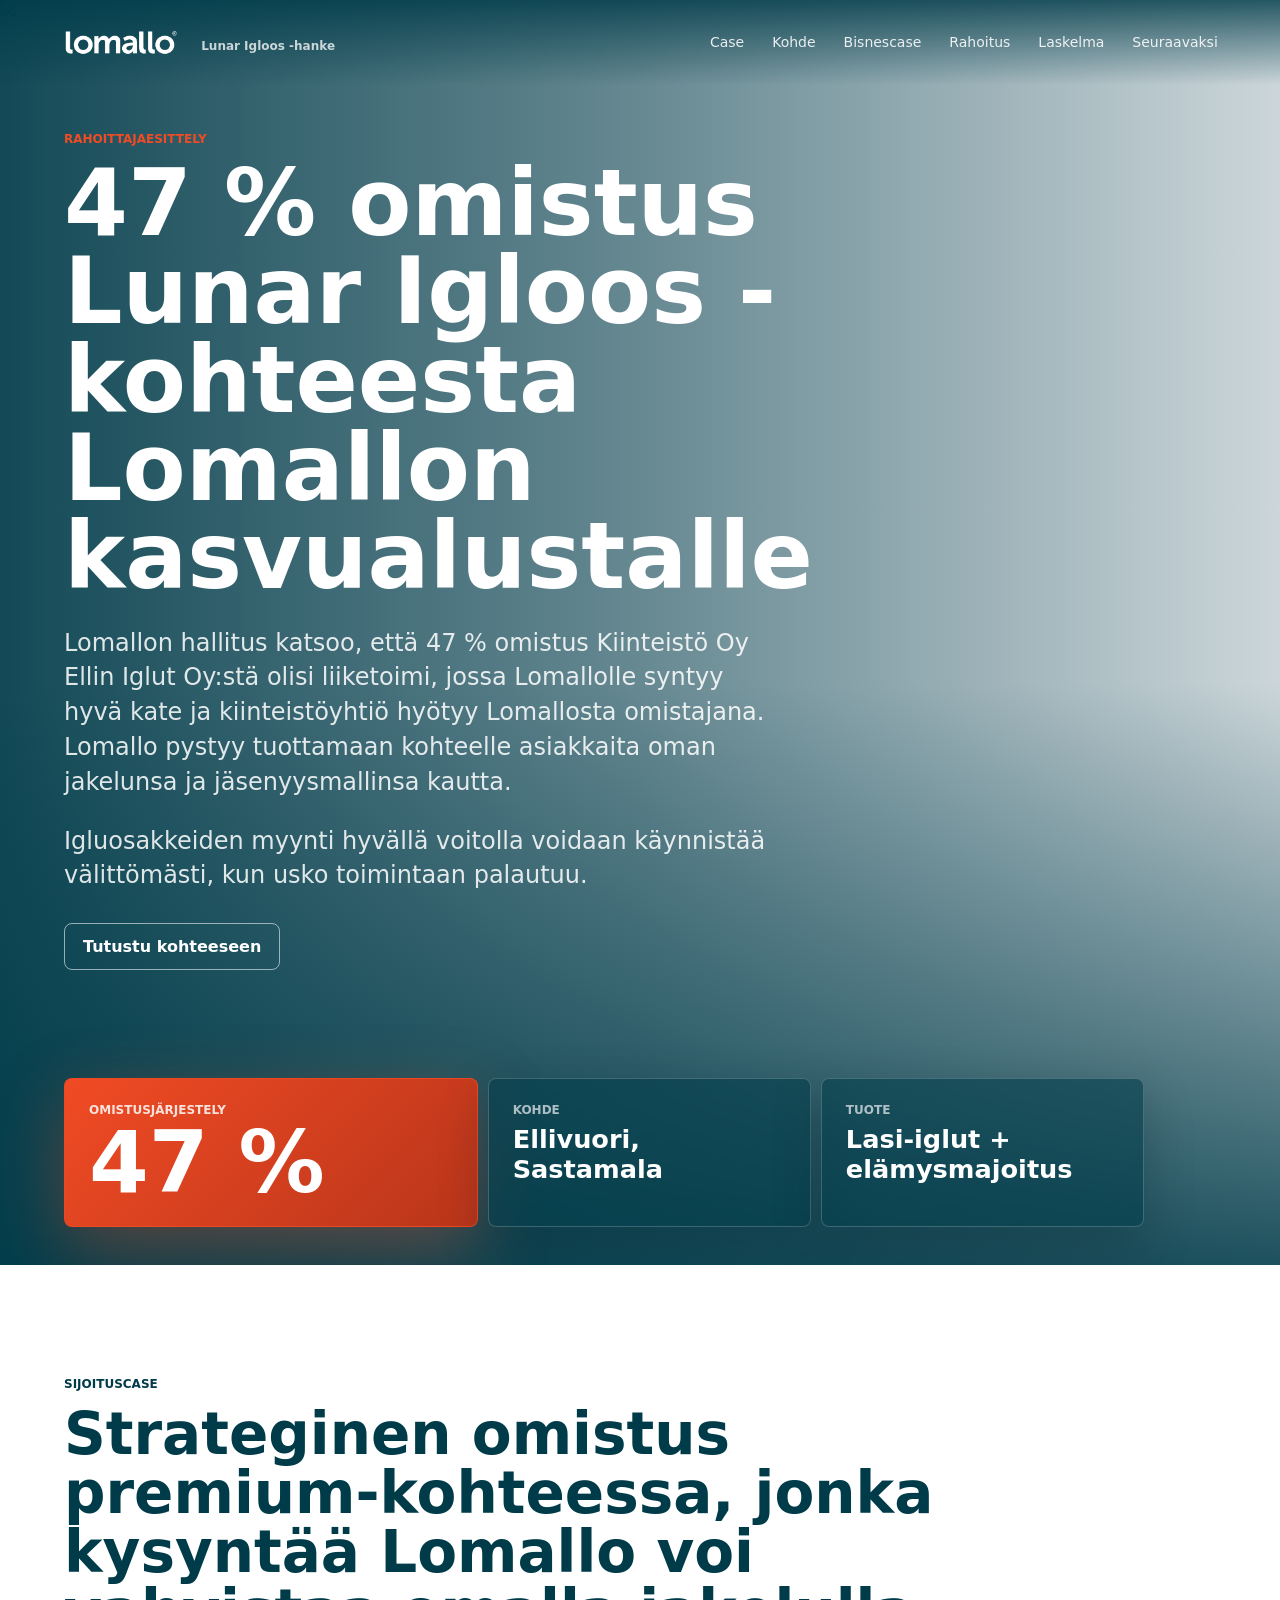
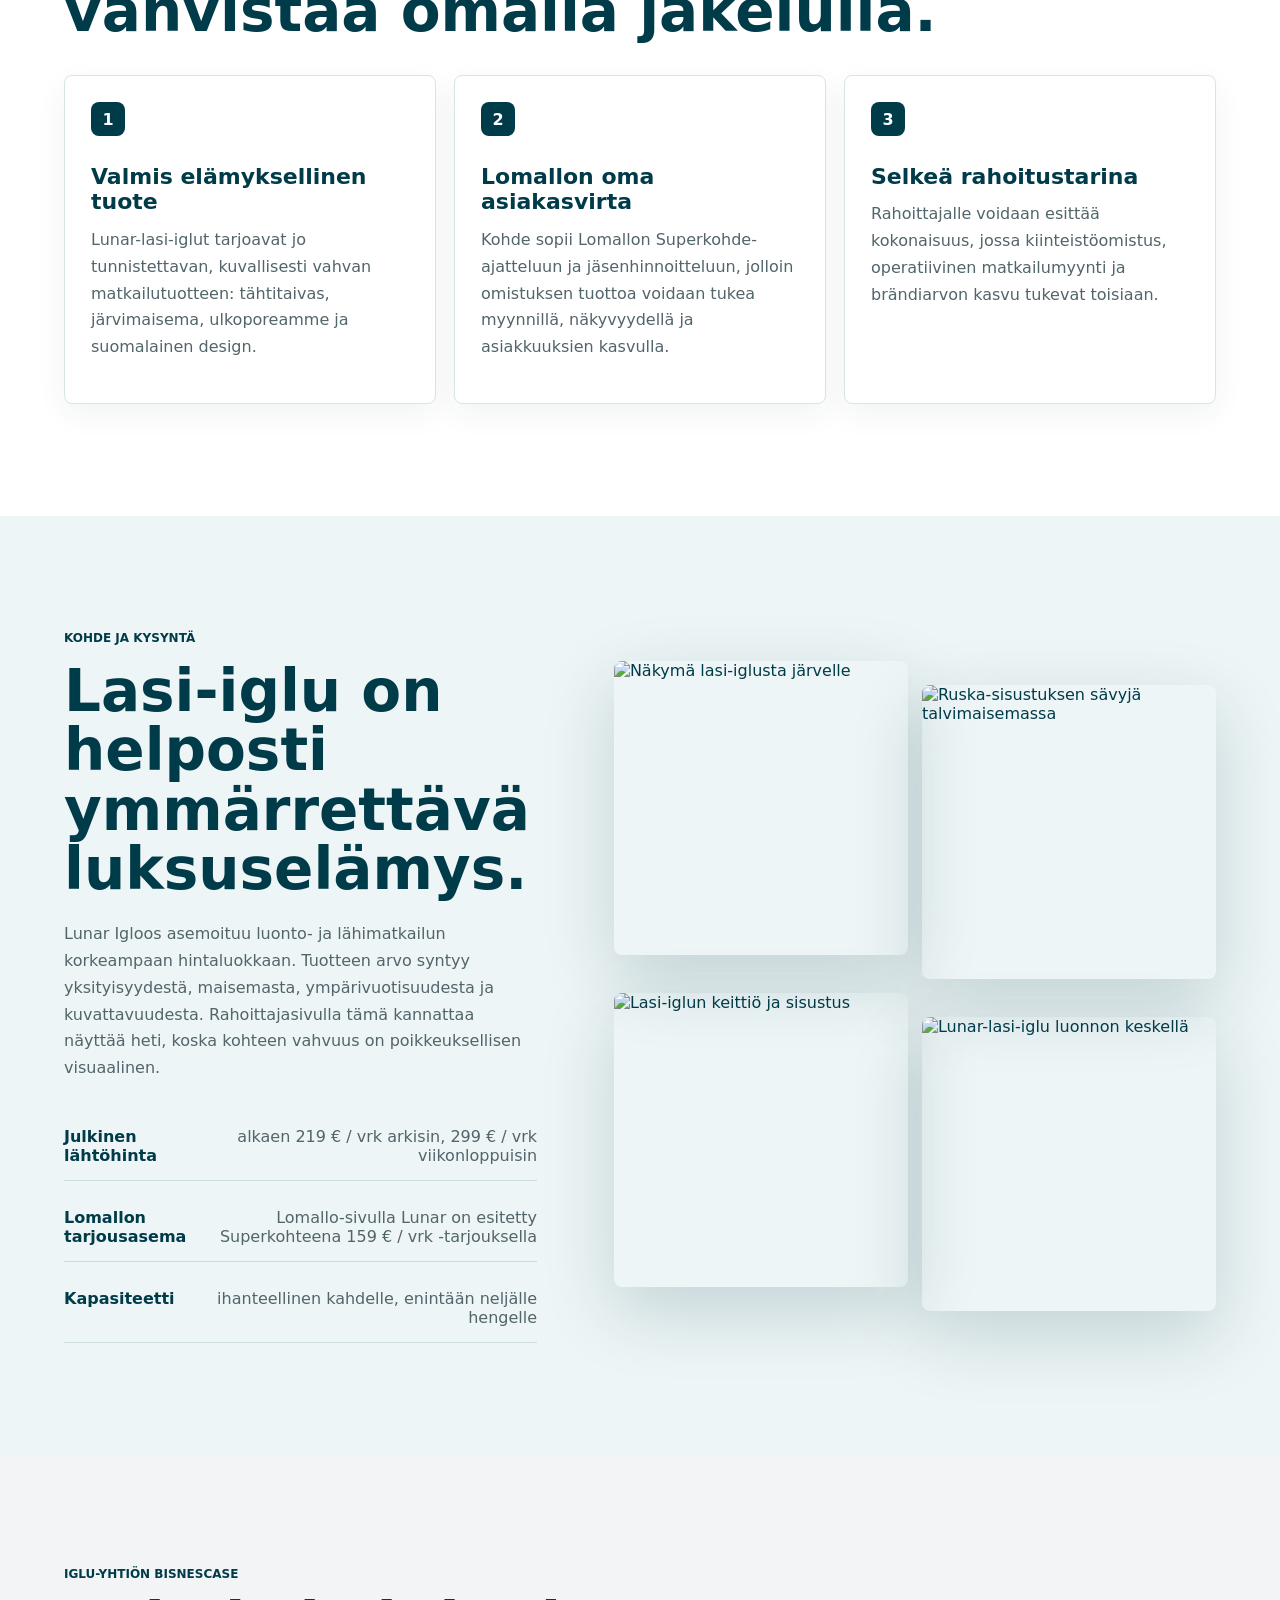
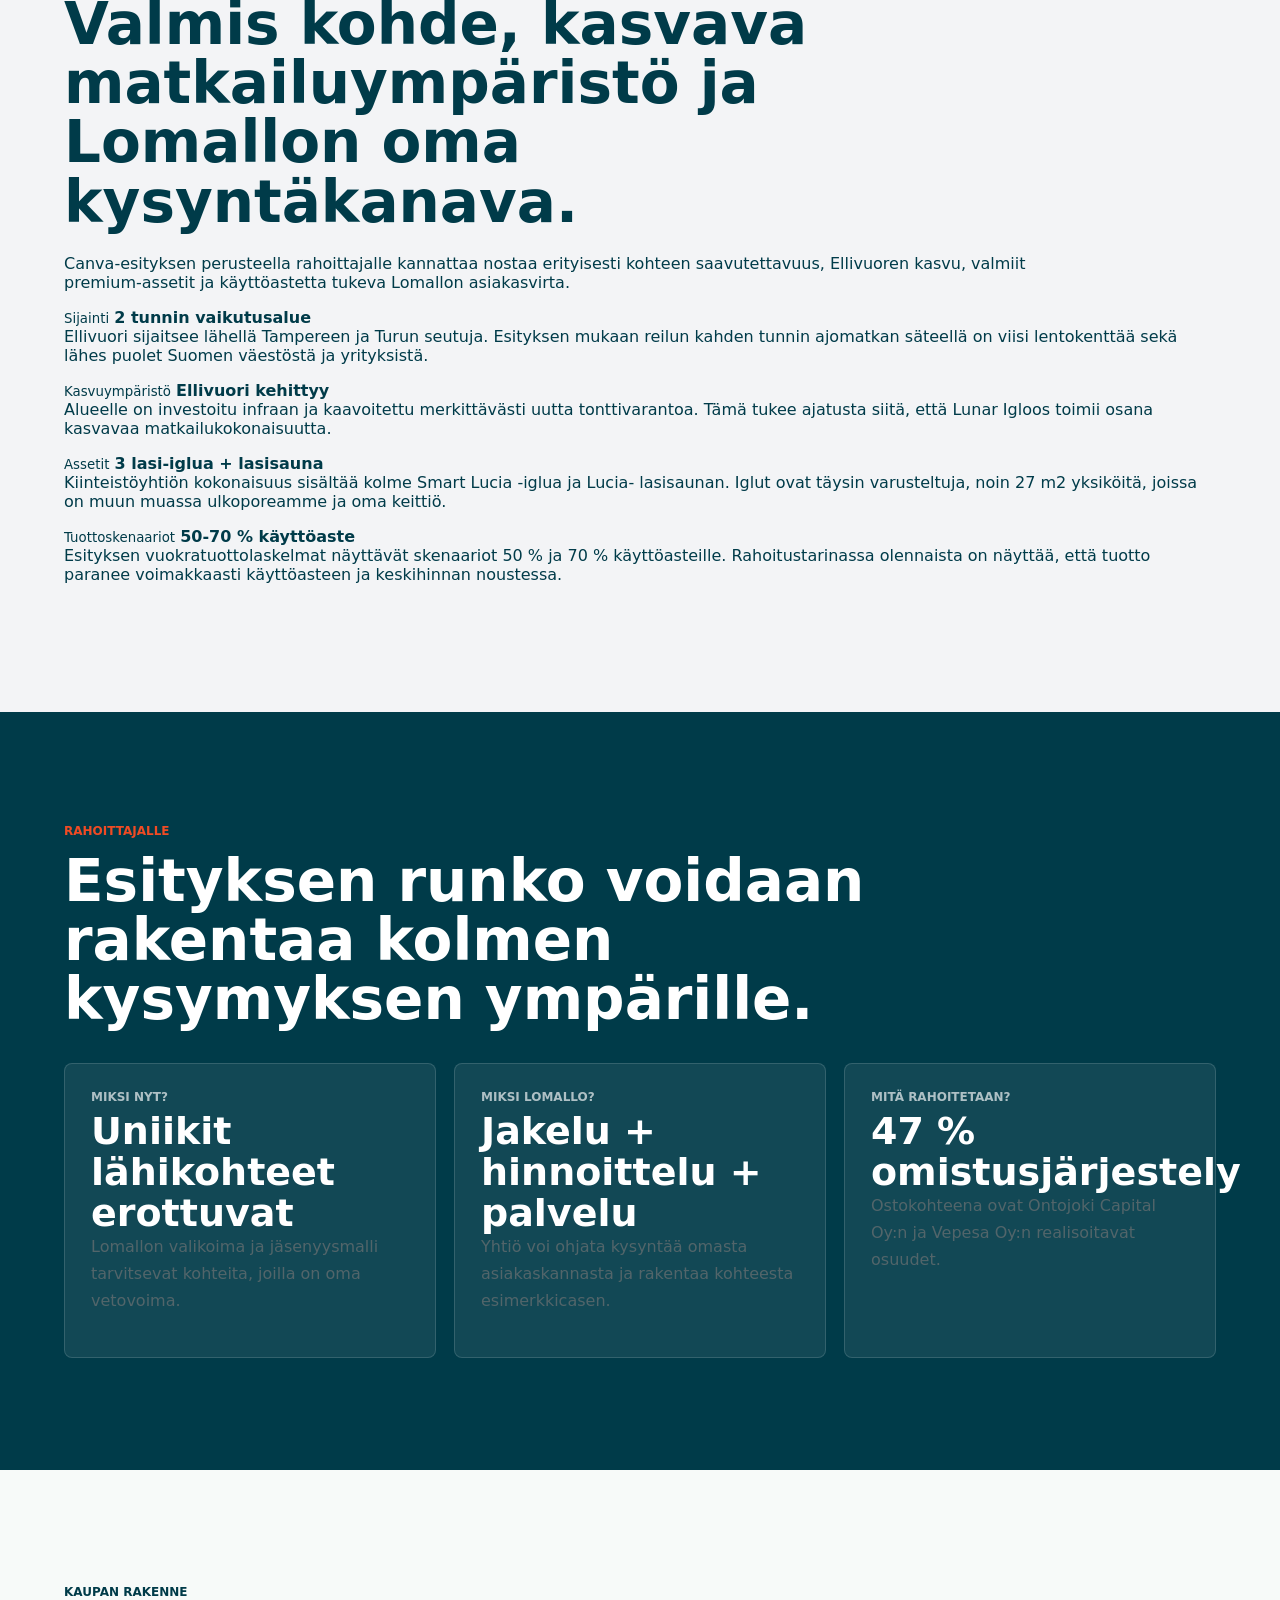
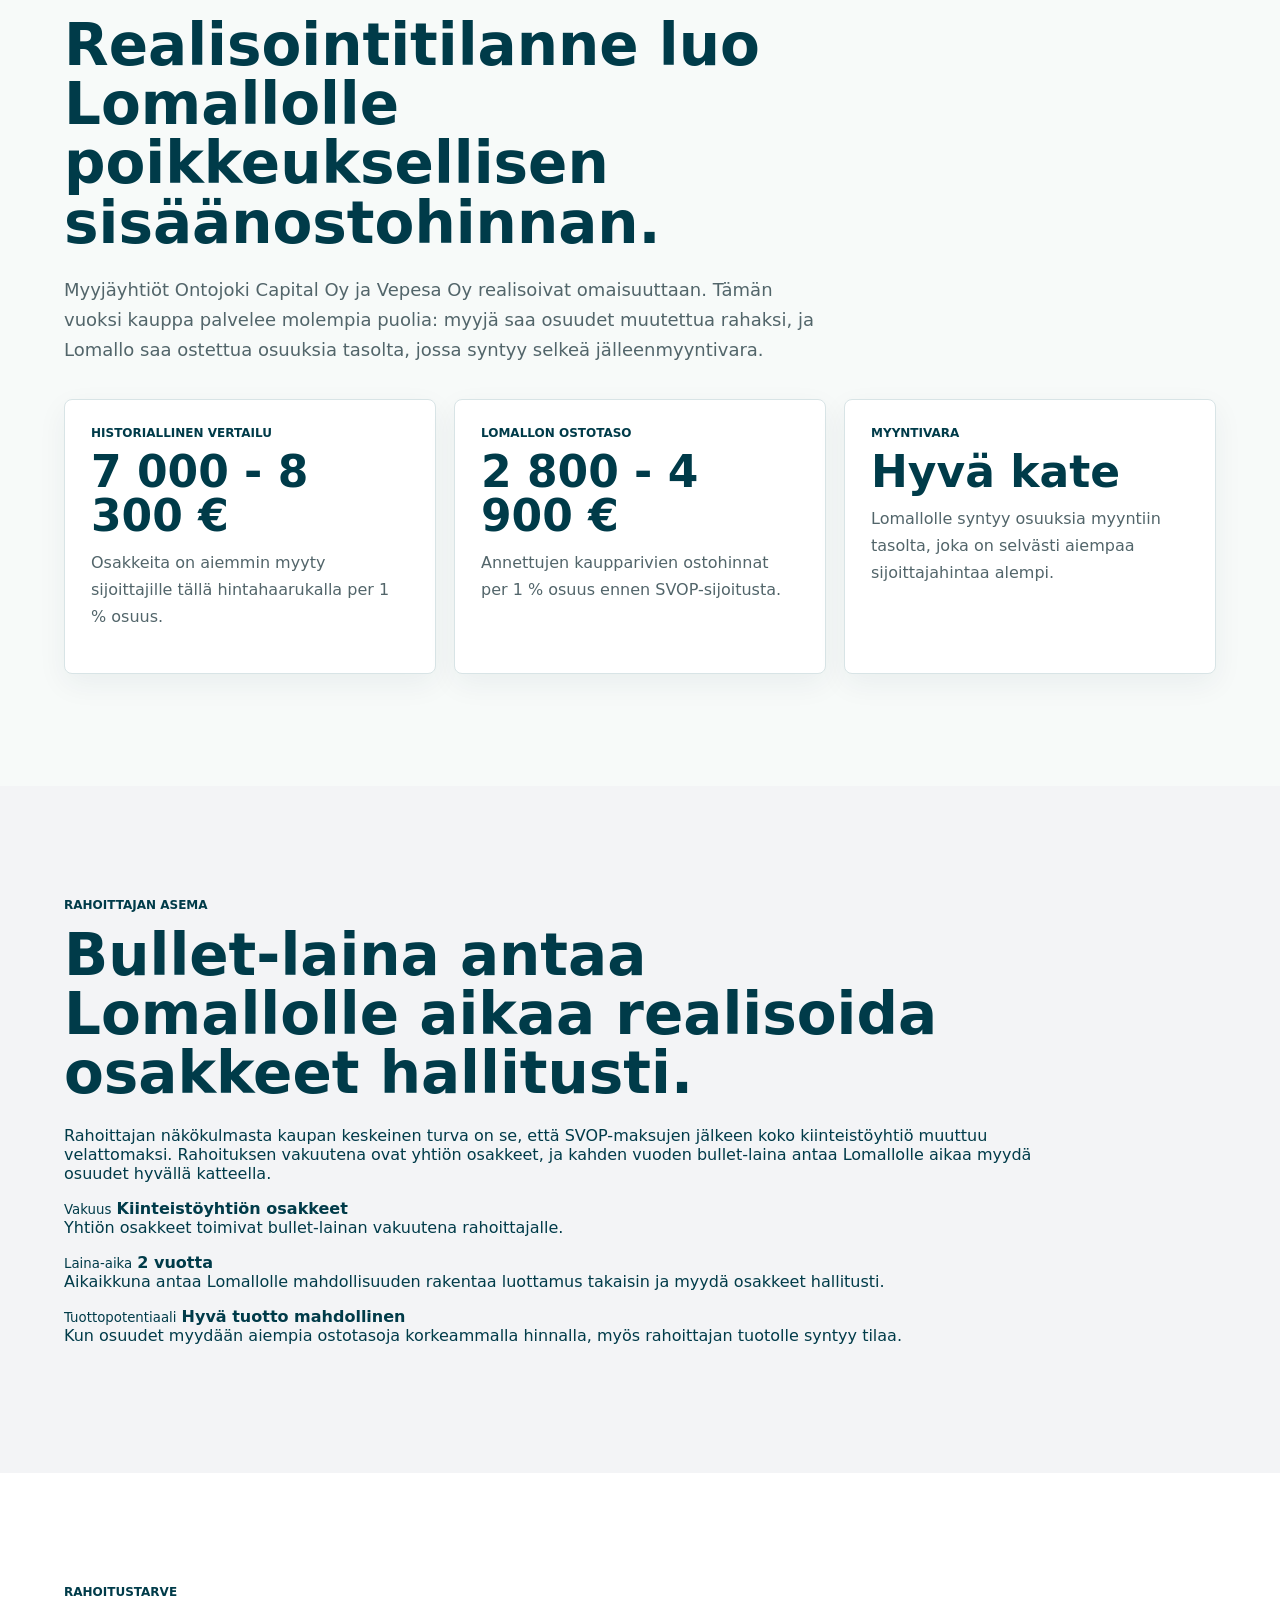
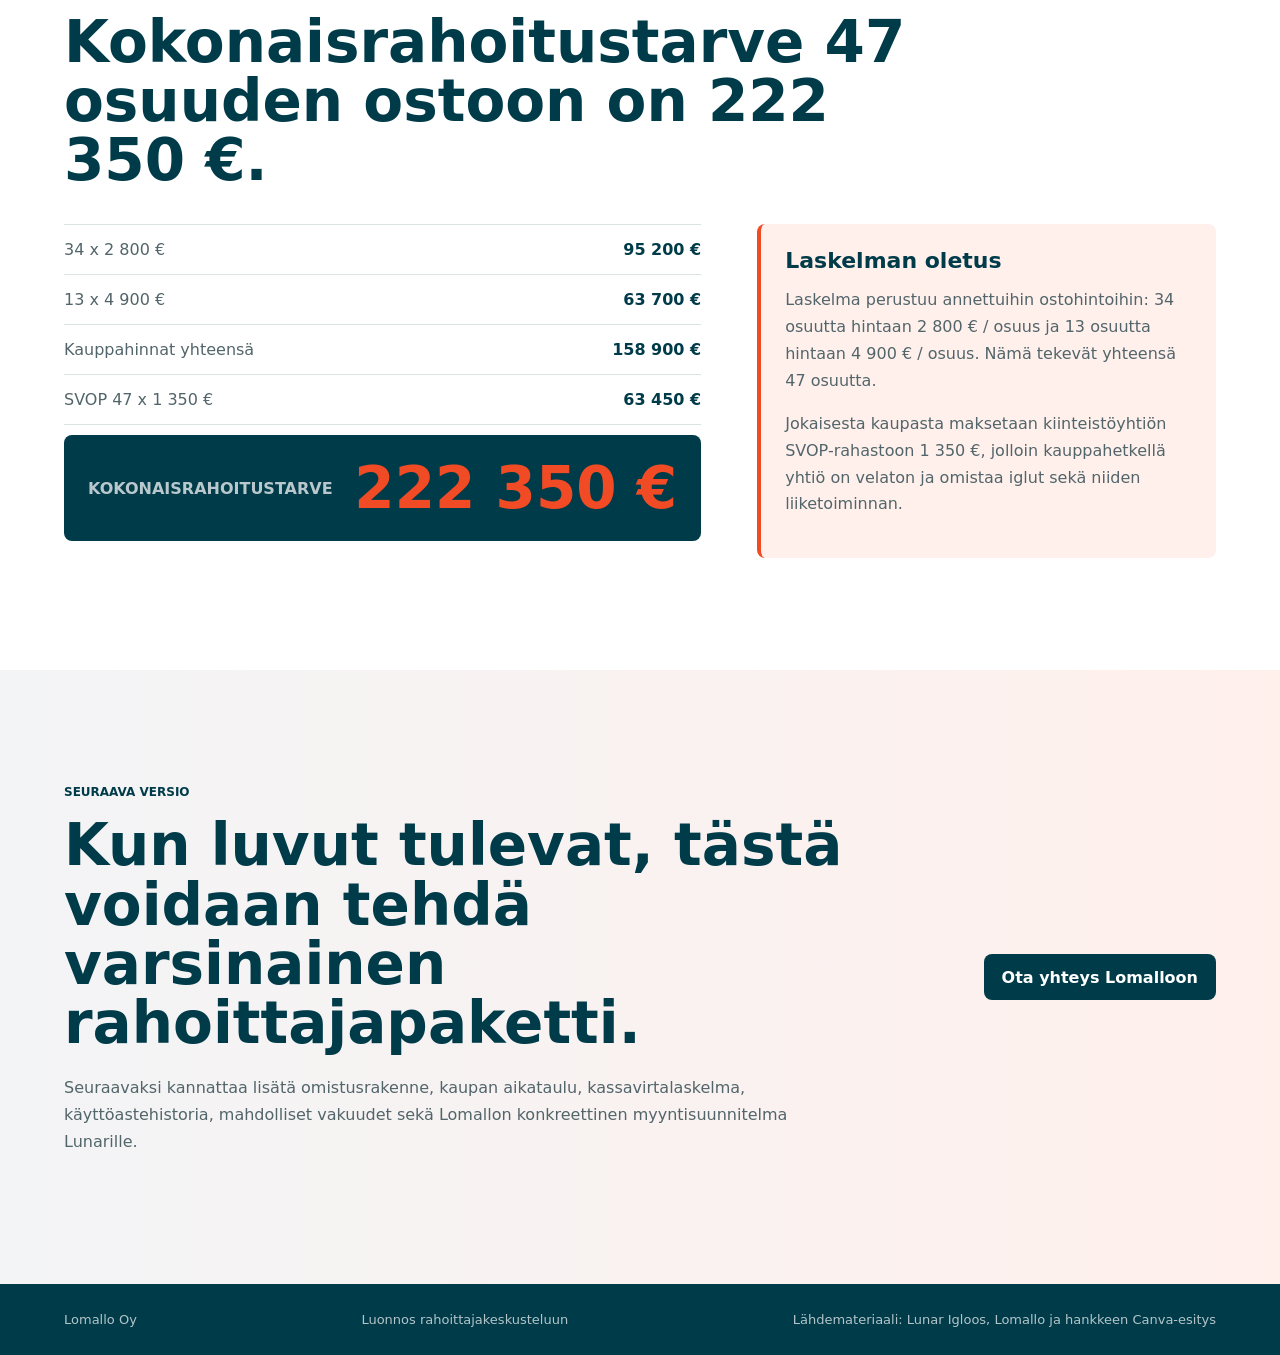
==== commit 7fa8f402: "Lisää rahoittajan asema ja bisnescase" ====
--- a/index.html
+++ b/index.html
@@ -8,7 +8,7 @@
       name="description"
       content="Rahoittajaesittely Lomallon 47 % omistusjärjestelystä Kiinteistö Oy Ellin Iglut Oy:ssä."
     />
-    <link rel="stylesheet" href="./styles.css?v=20260811-1" />
+    <link rel="stylesheet" href="./styles.css?v=20260811-2" />
   </head>
   <body>
     <header class="site-header" aria-label="Päänavigaatio">
@@ -21,6 +21,7 @@
       <nav>
         <a href="#case">Case</a>
         <a href="#kohde">Kohde</a>
+        <a href="#bisnescase">Bisnescase</a>
         <a href="#rahoitus">Rahoitus</a>
         <a href="#laskelma">Laskelma</a>
         <a href="#seuraavaksi">Seuraavaksi</a>
@@ -148,6 +149,56 @@
         </div>
       </section>
 
+      <section class="business-case-band" id="bisnescase">
+        <div class="section-copy">
+          <p class="eyebrow dark">Iglu-yhtiön bisnescase</p>
+          <h2>Valmis kohde, kasvava matkailuympäristö ja Lomallon oma kysyntäkanava.</h2>
+          <p>
+            Canva-esityksen perusteella rahoittajalle kannattaa nostaa erityisesti
+            kohteen saavutettavuus, Ellivuoren kasvu, valmiit premium-assetit ja
+            käyttöastetta tukeva Lomallon asiakasvirta.
+          </p>
+        </div>
+        <div class="case-points">
+          <article>
+            <small>Sijainti</small>
+            <strong>2 tunnin vaikutusalue</strong>
+            <p>
+              Ellivuori sijaitsee lähellä Tampereen ja Turun seutuja. Esityksen mukaan
+              reilun kahden tunnin ajomatkan säteellä on viisi lentokenttää sekä lähes
+              puolet Suomen väestöstä ja yrityksistä.
+            </p>
+          </article>
+          <article>
+            <small>Kasvuympäristö</small>
+            <strong>Ellivuori kehittyy</strong>
+            <p>
+              Alueelle on investoitu infraan ja kaavoitettu merkittävästi uutta
+              tonttivarantoa. Tämä tukee ajatusta siitä, että Lunar Igloos toimii
+              osana kasvavaa matkailukokonaisuutta.
+            </p>
+          </article>
+          <article>
+            <small>Assetit</small>
+            <strong>3 lasi-iglua + lasisauna</strong>
+            <p>
+              Kiinteistöyhtiön kokonaisuus sisältää kolme Smart Lucia -iglua ja Lucia-
+              lasisaunan. Iglut ovat täysin varusteltuja, noin 27 m2 yksiköitä,
+              joissa on muun muassa ulkoporeamme ja oma keittiö.
+            </p>
+          </article>
+          <article>
+            <small>Tuottoskenaariot</small>
+            <strong>50-70 % käyttöaste</strong>
+            <p>
+              Esityksen vuokratuottolaskelmat näyttävät skenaariot 50 % ja 70 %
+              käyttöasteille. Rahoitustarinassa olennaista on näyttää, että tuotto
+              paranee voimakkaasti käyttöasteen ja keskihinnan noustessa.
+            </p>
+          </article>
+        </div>
+      </section>
+
       <section class="investment-band" id="rahoitus">
         <div class="section-copy">
           <p class="eyebrow">Rahoittajalle</p>
@@ -198,6 +249,36 @@
             <small>Myyntivara</small>
             <strong>Hyvä kate</strong>
             <p>Lomallolle syntyy osuuksia myyntiin tasolta, joka on selvästi aiempaa sijoittajahintaa alempi.</p>
+          </article>
+        </div>
+      </section>
+
+      <section class="lender-section">
+        <div class="section-copy">
+          <p class="eyebrow dark">Rahoittajan asema</p>
+          <h2>Bullet-laina antaa Lomallolle aikaa realisoida osakkeet hallitusti.</h2>
+          <p>
+            Rahoittajan näkökulmasta kaupan keskeinen turva on se, että SVOP-maksujen
+            jälkeen koko kiinteistöyhtiö muuttuu velattomaksi. Rahoituksen vakuutena
+            ovat yhtiön osakkeet, ja kahden vuoden bullet-laina antaa Lomallolle aikaa
+            myydä osuudet hyvällä katteella.
+          </p>
+        </div>
+        <div class="lender-grid">
+          <article>
+            <small>Vakuus</small>
+            <strong>Kiinteistöyhtiön osakkeet</strong>
+            <p>Yhtiön osakkeet toimivat bullet-lainan vakuutena rahoittajalle.</p>
+          </article>
+          <article>
+            <small>Laina-aika</small>
+            <strong>2 vuotta</strong>
+            <p>Aikaikkuna antaa Lomallolle mahdollisuuden rakentaa luottamus takaisin ja myydä osakkeet hallitusti.</p>
+          </article>
+          <article>
+            <small>Tuottopotentiaali</small>
+            <strong>Hyvä tuotto mahdollinen</strong>
+            <p>Kun osuudet myydään aiempia ostotasoja korkeammalla hinnalla, myös rahoittajan tuotolle syntyy tilaa.</p>
           </article>
         </div>
       </section>
@@ -263,7 +344,7 @@
     <footer>
       <span>Lomallo Oy</span>
       <span>Luonnos rahoittajakeskusteluun</span>
-      <span>Lähdemateriaali: Lunar Igloos ja Lomallo julkiset sivut</span>
+      <span>Lähdemateriaali: Lunar Igloos, Lomallo ja hankkeen Canva-esitys</span>
     </footer>
   </body>
 </html>
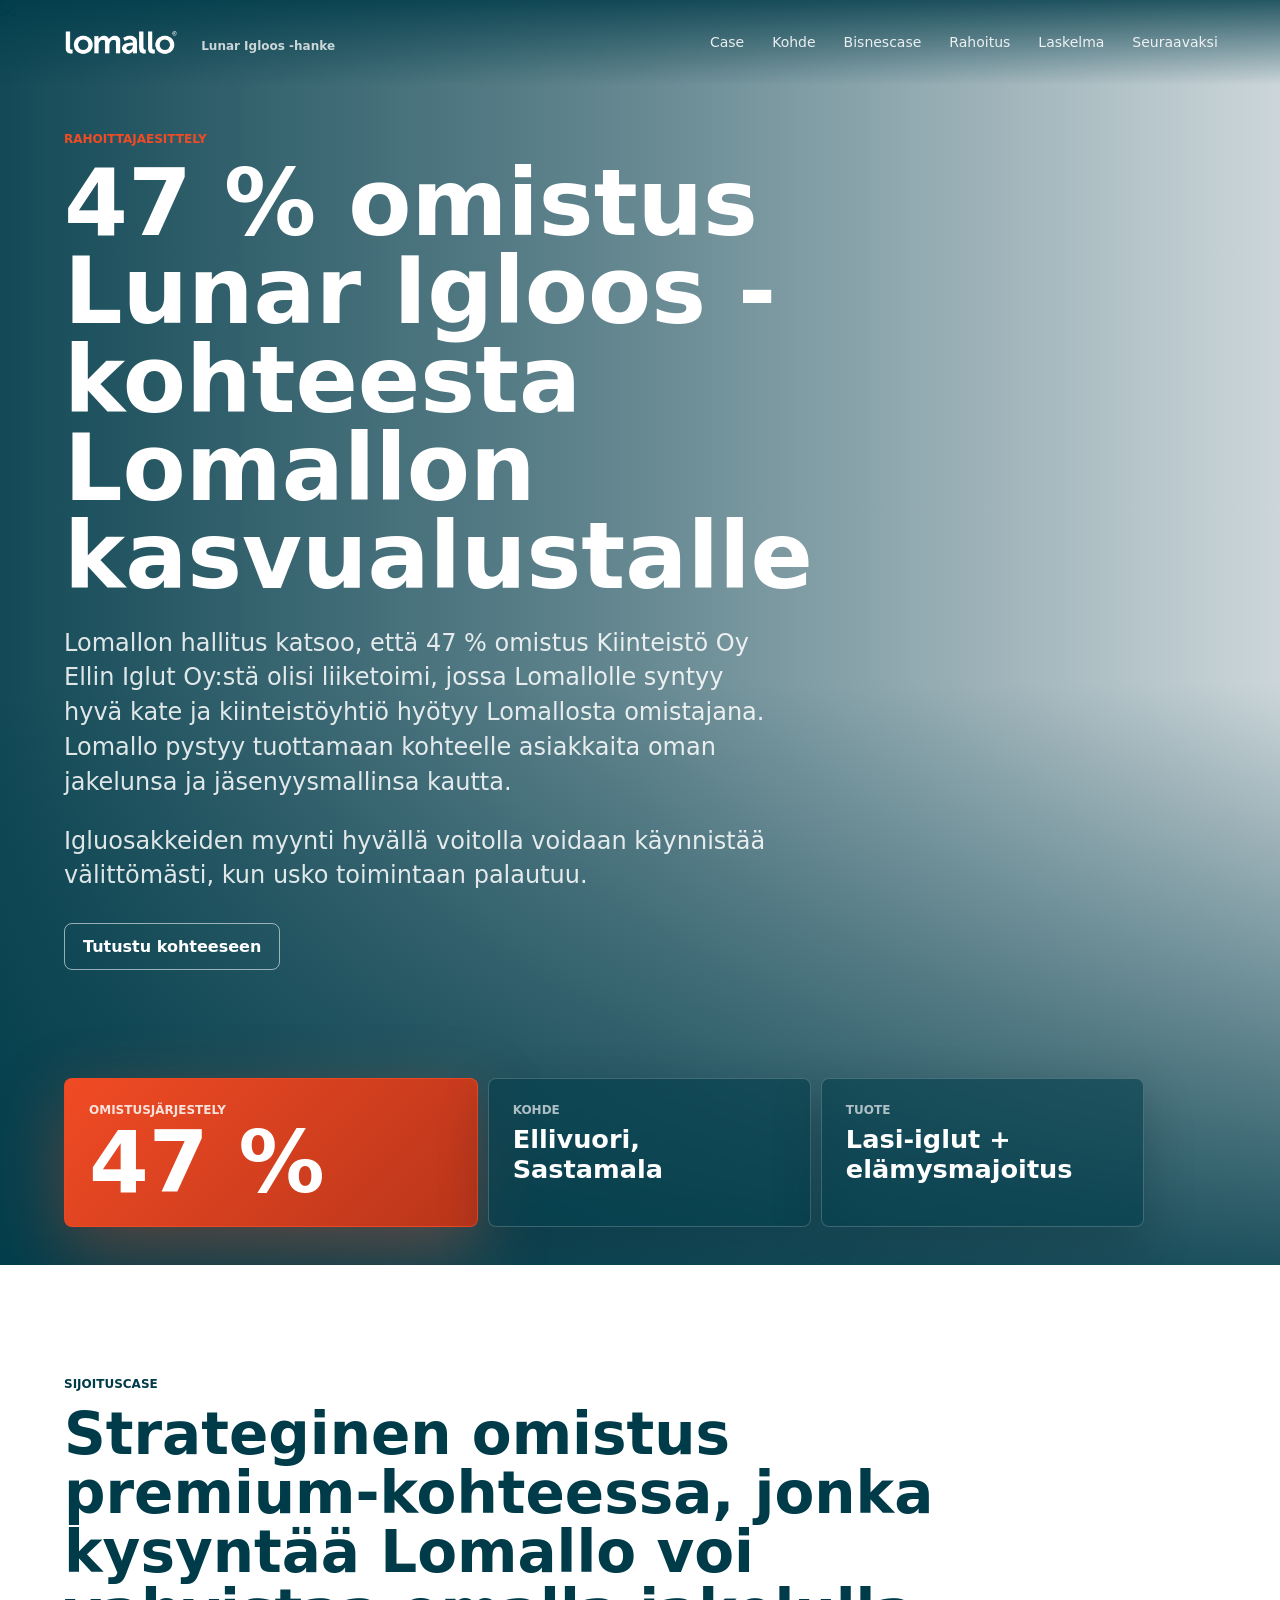
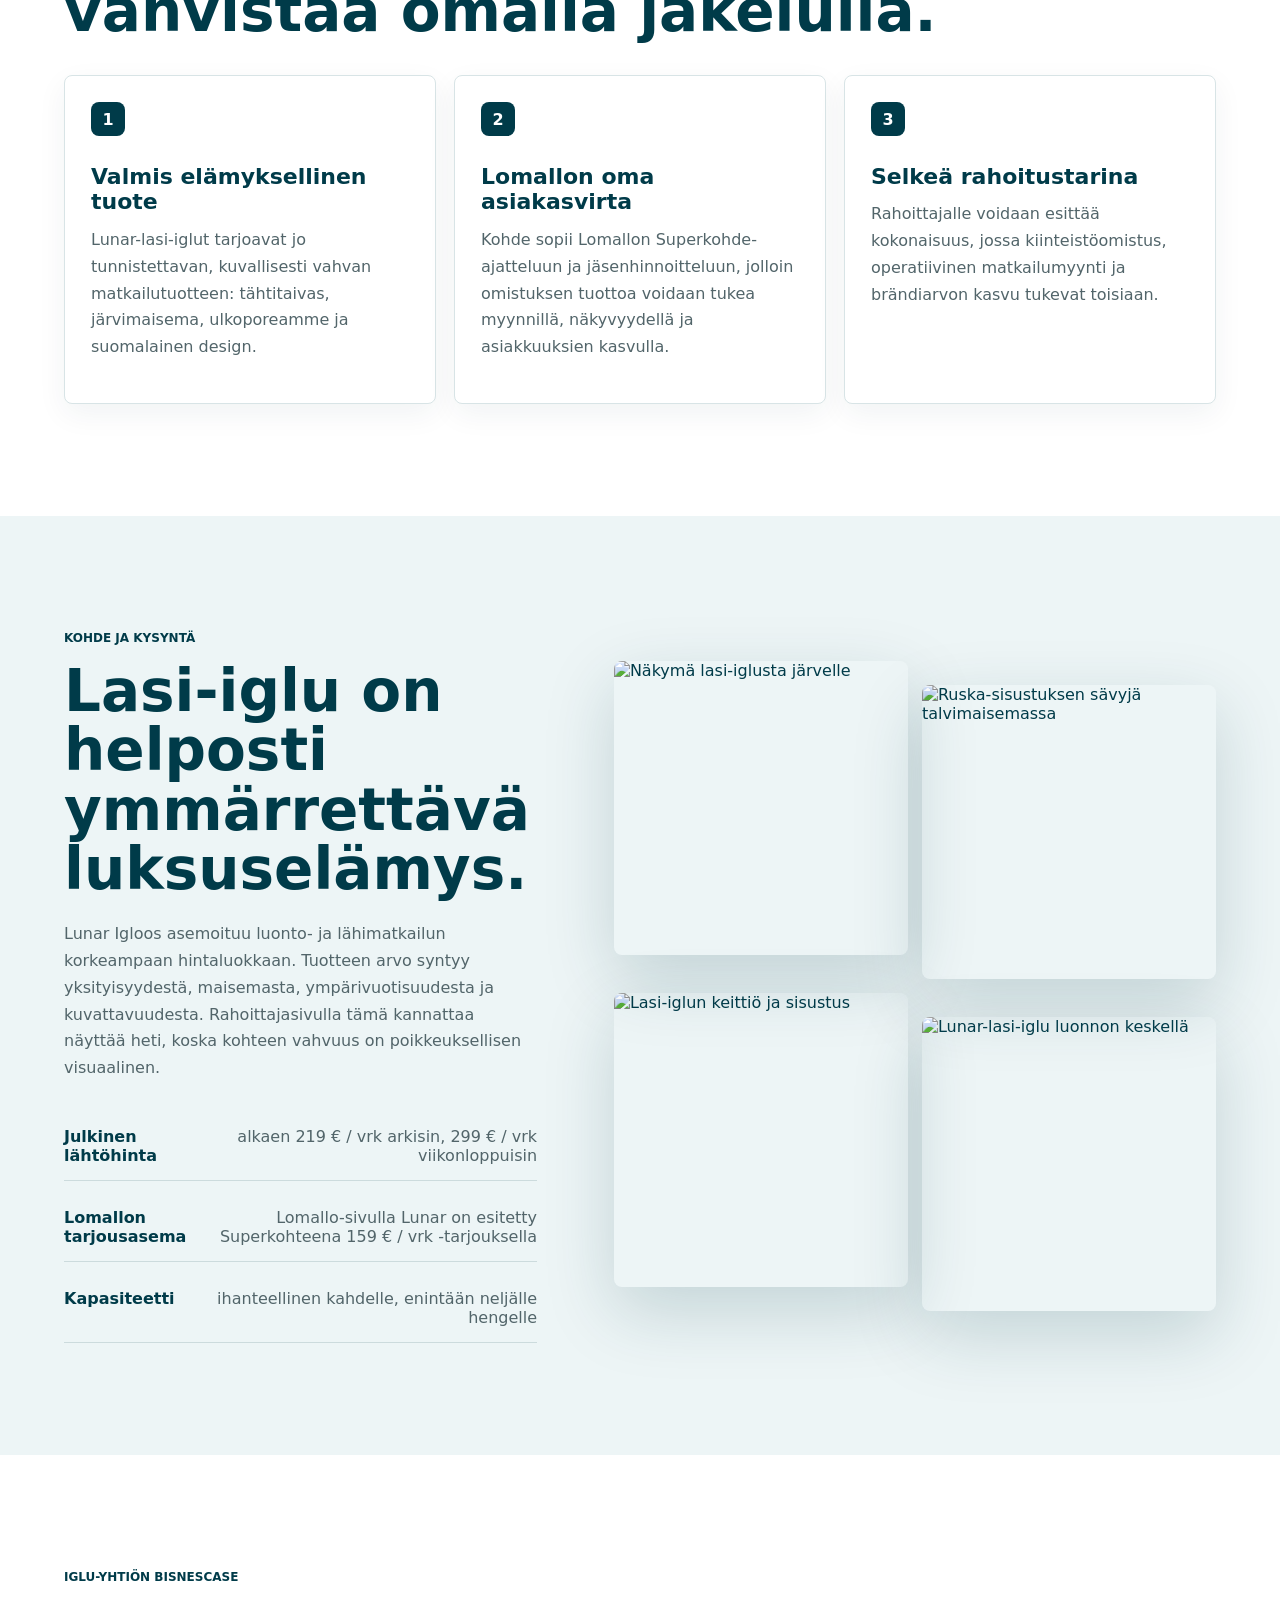
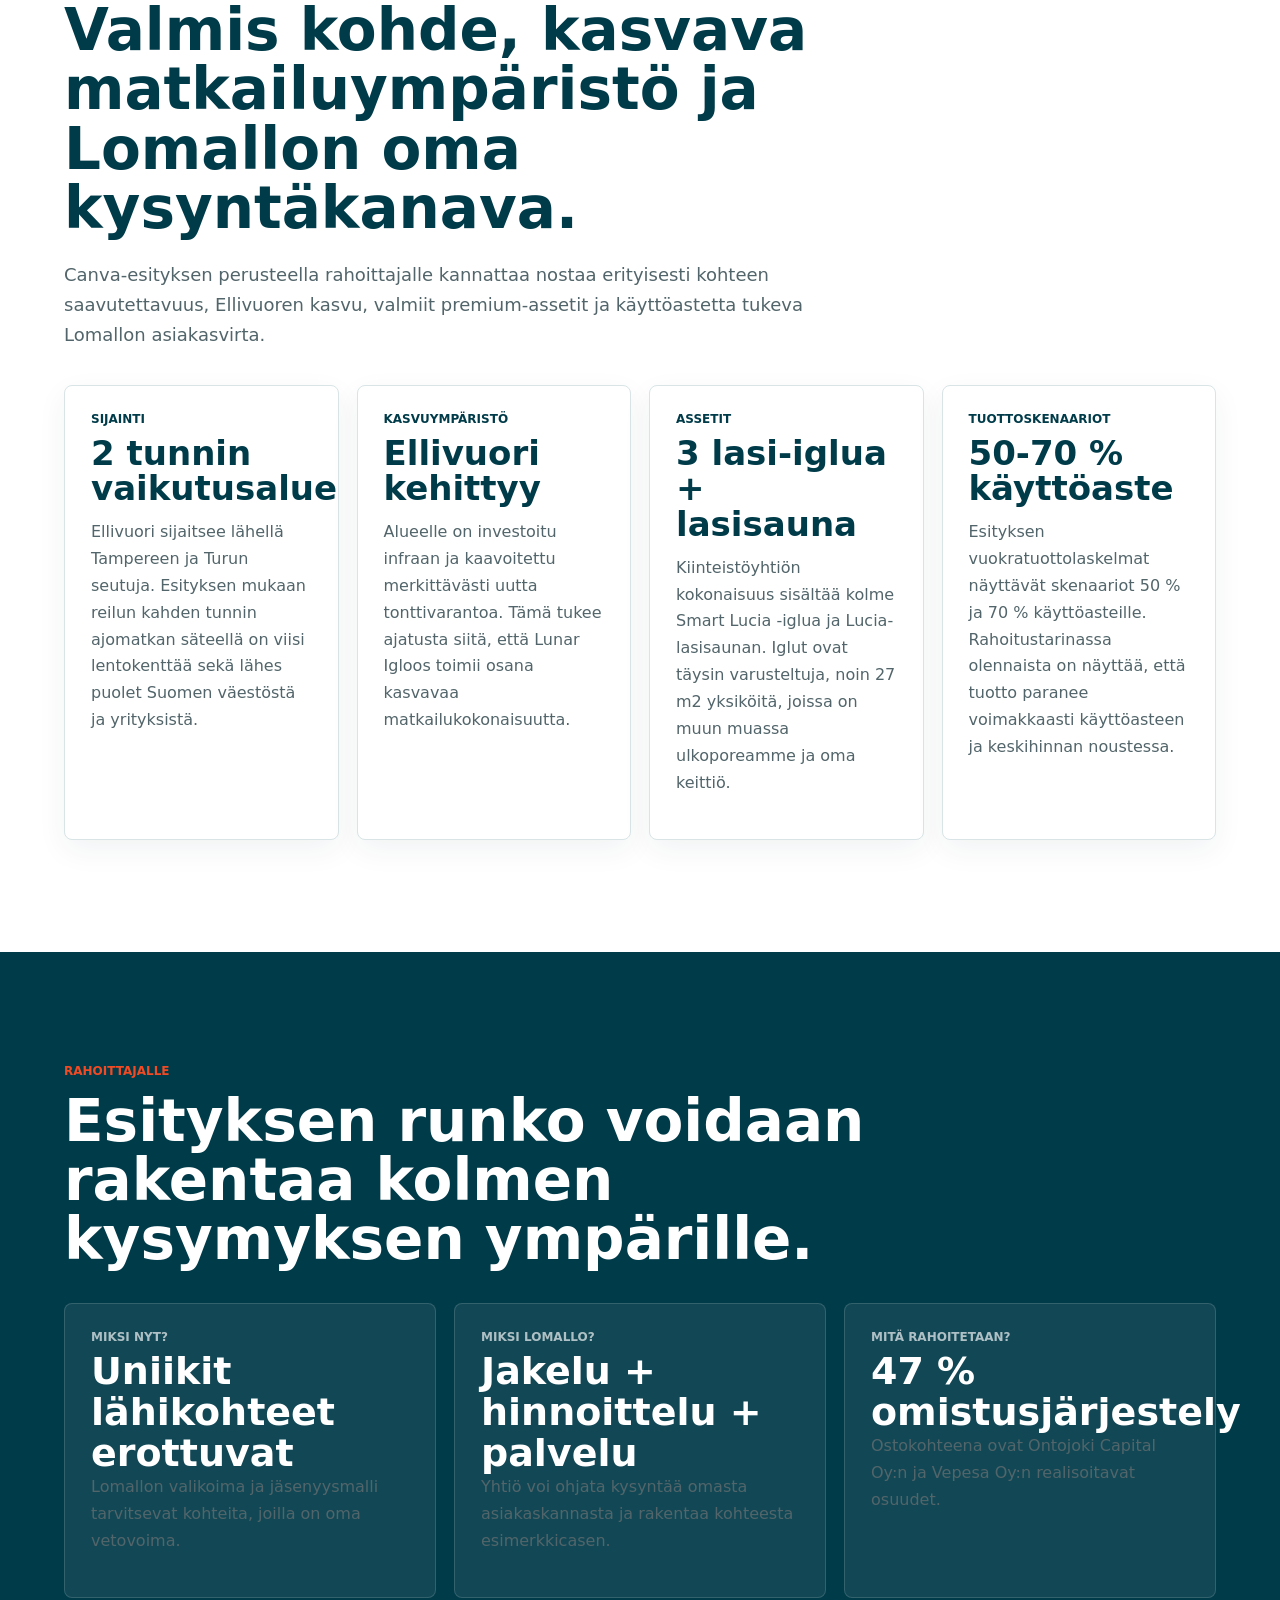
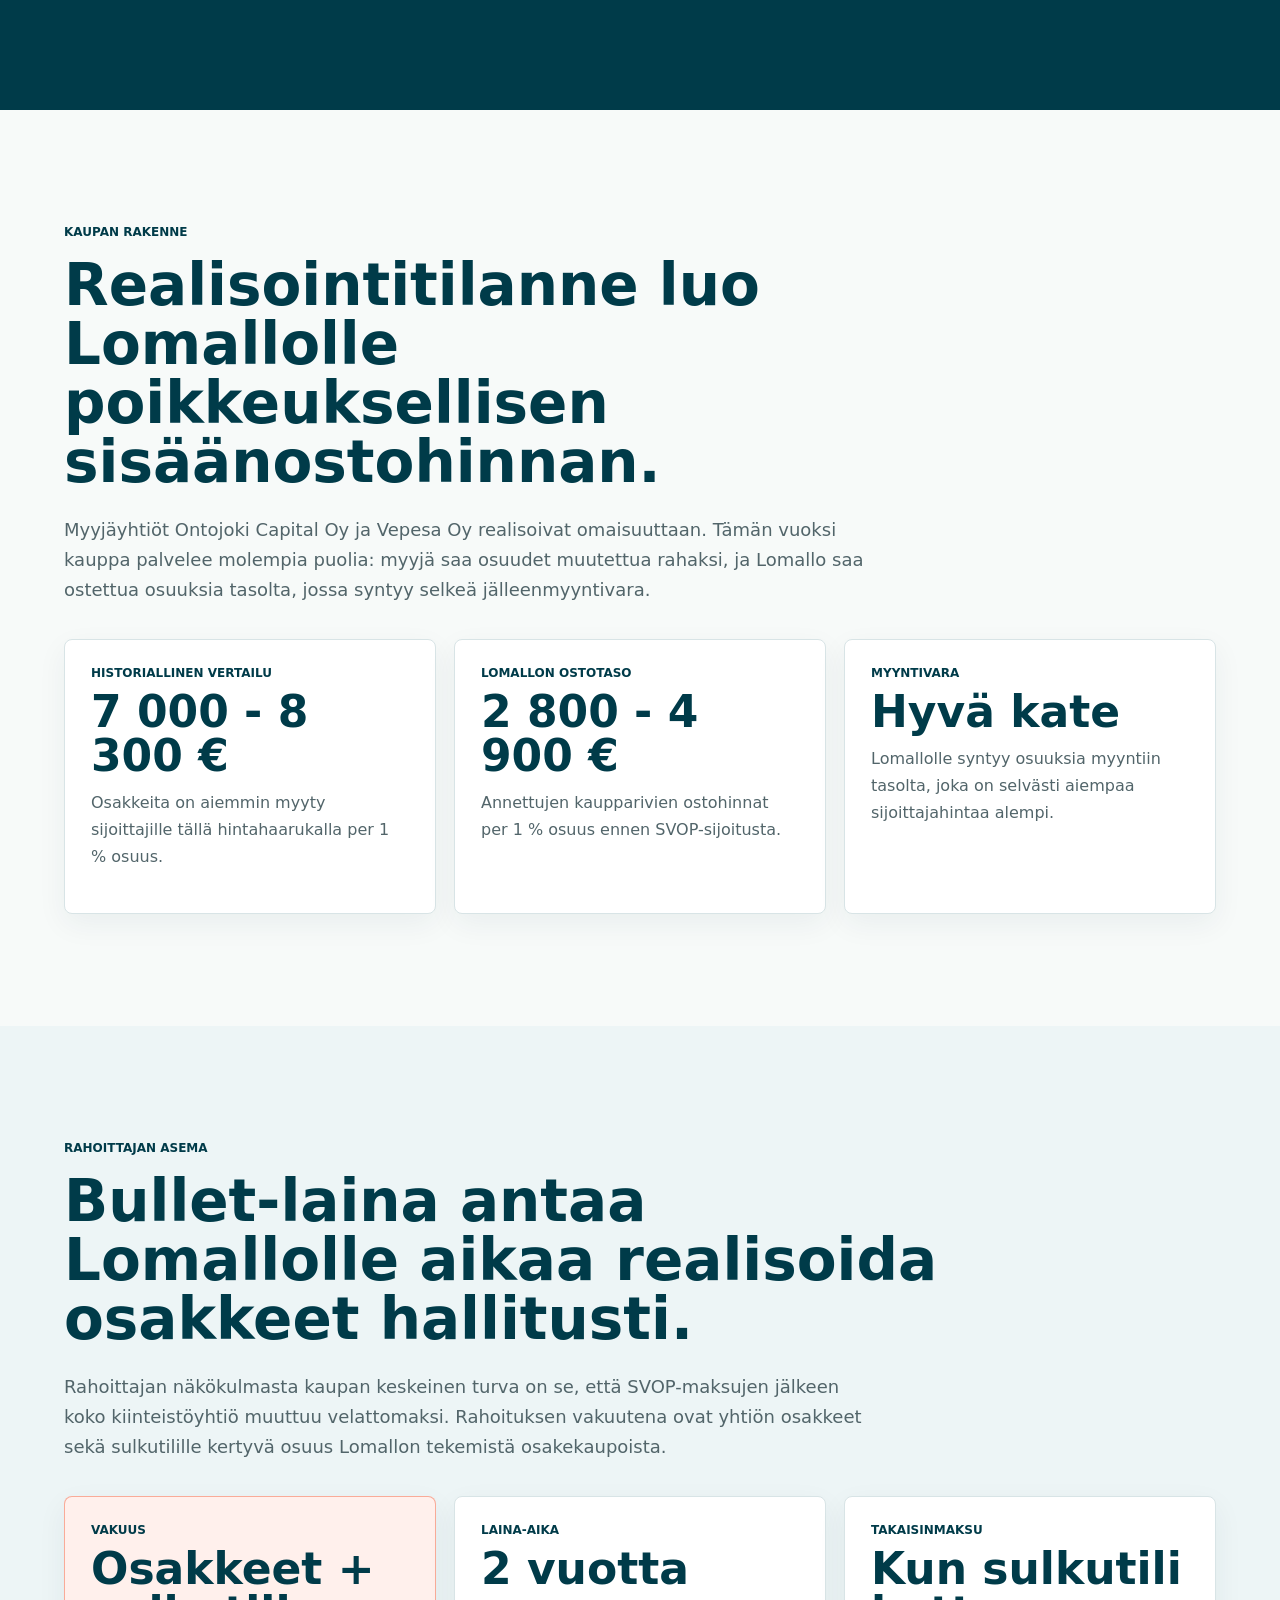
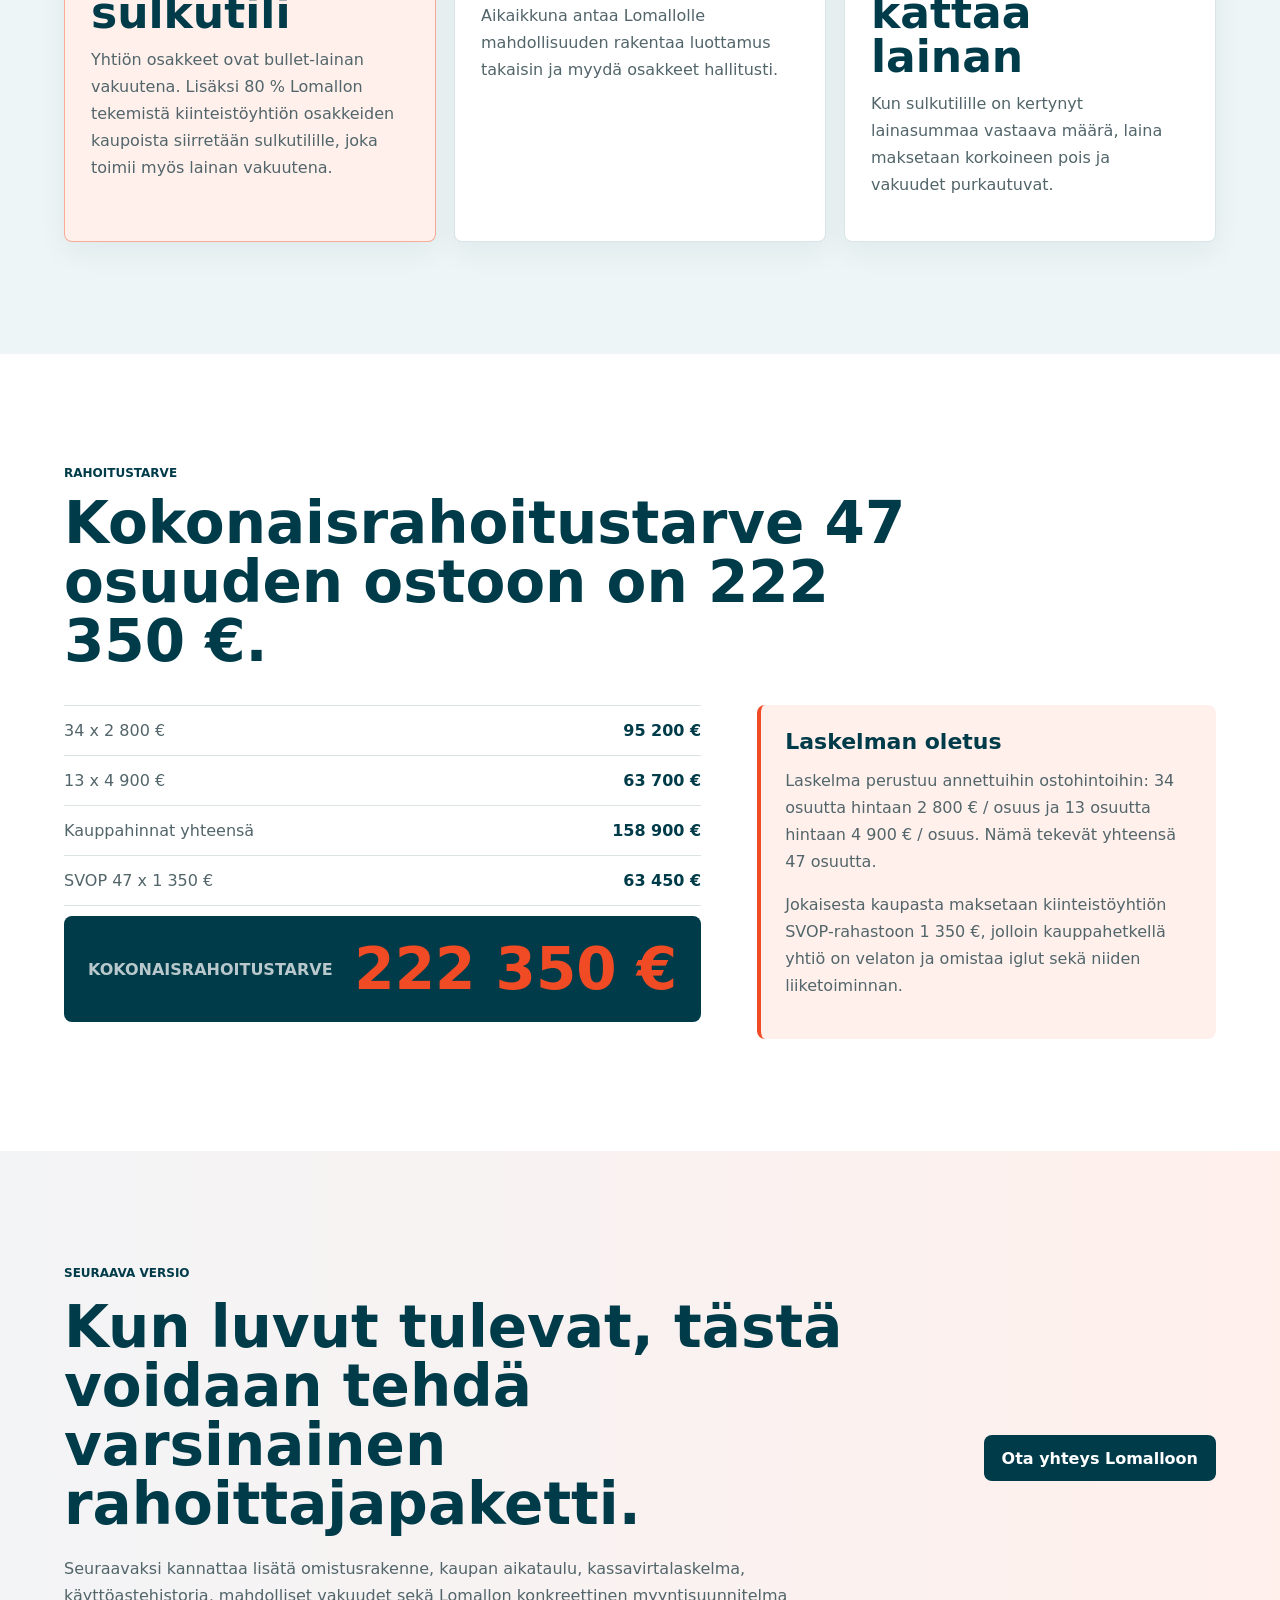
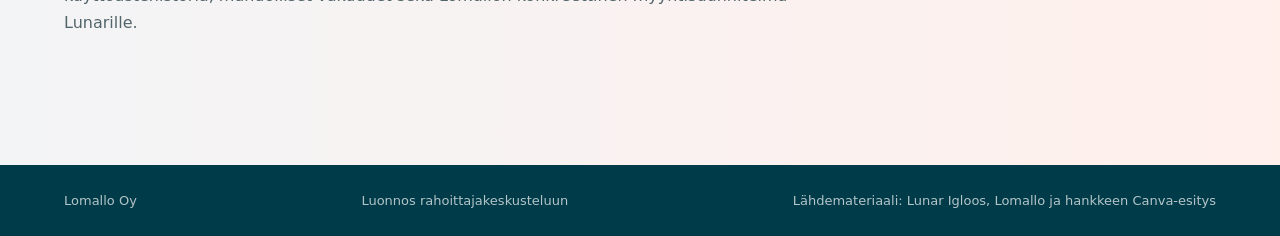
==== commit 4a1839c6: "Täsmennä sulkutili vakuudeksi" ====
--- a/index.html
+++ b/index.html
@@ -8,7 +8,7 @@
       name="description"
       content="Rahoittajaesittely Lomallon 47 % omistusjärjestelystä Kiinteistö Oy Ellin Iglut Oy:ssä."
     />
-    <link rel="stylesheet" href="./styles.css?v=20260811-2" />
+    <link rel="stylesheet" href="./styles.css?v=20260811-3" />
   </head>
   <body>
     <header class="site-header" aria-label="Päänavigaatio">
@@ -260,15 +260,19 @@
           <p>
             Rahoittajan näkökulmasta kaupan keskeinen turva on se, että SVOP-maksujen
             jälkeen koko kiinteistöyhtiö muuttuu velattomaksi. Rahoituksen vakuutena
-            ovat yhtiön osakkeet, ja kahden vuoden bullet-laina antaa Lomallolle aikaa
-            myydä osuudet hyvällä katteella.
+            ovat yhtiön osakkeet sekä sulkutilille kertyvä osuus Lomallon tekemistä
+            osakekaupoista.
           </p>
         </div>
         <div class="lender-grid">
           <article>
             <small>Vakuus</small>
-            <strong>Kiinteistöyhtiön osakkeet</strong>
-            <p>Yhtiön osakkeet toimivat bullet-lainan vakuutena rahoittajalle.</p>
+            <strong>Osakkeet + sulkutili</strong>
+            <p>
+              Yhtiön osakkeet ovat bullet-lainan vakuutena. Lisäksi 80 % Lomallon
+              tekemistä kiinteistöyhtiön osakkeiden kaupoista siirretään sulkutilille,
+              joka toimii myös lainan vakuutena.
+            </p>
           </article>
           <article>
             <small>Laina-aika</small>
@@ -276,9 +280,12 @@
             <p>Aikaikkuna antaa Lomallolle mahdollisuuden rakentaa luottamus takaisin ja myydä osakkeet hallitusti.</p>
           </article>
           <article>
-            <small>Tuottopotentiaali</small>
-            <strong>Hyvä tuotto mahdollinen</strong>
-            <p>Kun osuudet myydään aiempia ostotasoja korkeammalla hinnalla, myös rahoittajan tuotolle syntyy tilaa.</p>
+            <small>Takaisinmaksu</small>
+            <strong>Kun sulkutili kattaa lainan</strong>
+            <p>
+              Kun sulkutilille on kertynyt lainasummaa vastaava määrä, laina maksetaan
+              korkoineen pois ja vakuudet purkautuvat.
+            </p>
           </article>
         </div>
       </section>
--- a/styles.css
+++ b/styles.css
@@ -273,20 +273,31 @@
   max-width: 980px;
 }
 
-.intro-band {
+.intro-band,
+.business-case-band {
   background: var(--paper);
 }
 
 .intro-grid,
-.metric-row {
+.metric-row,
+.lender-grid {
   display: grid;
   grid-template-columns: repeat(3, minmax(0, 1fr));
   gap: 18px;
   margin-top: 34px;
 }
 
+.case-points {
+  display: grid;
+  grid-template-columns: repeat(4, minmax(0, 1fr));
+  gap: 18px;
+  margin-top: 34px;
+}
+
 .intro-grid article,
-.metric-row article {
+.metric-row article,
+.case-points article,
+.lender-grid article {
   border-radius: 8px;
   padding: 26px;
   border: 1px solid var(--line);
@@ -311,7 +322,11 @@
 .metric-row p,
 .deal-section p,
 .finance-note p,
-.next-section p {
+.next-section p,
+.business-case-band p,
+.lender-section p,
+.case-points p,
+.lender-grid p {
   color: #52656a;
   line-height: 1.68;
 }
@@ -377,58 +392,9 @@
   transform: translateY(24px);
 }
 
-.investment-band {
-  background: var(--ink);
-  color: white;
-}
-
-.investment-band h2 {
-  color: white;
-}
-
-.metric-row article {
-  border-color: rgba(255, 255, 255, 0.14);
-  background: rgba(255, 255, 255, 0.07);
-  box-shadow: none;
-}
-
-.metric-row strong {
-  display: block;
-  min-height: 66px;
-  color: white;
-  font-size: clamp(24px, 3vw, 38px);
-  line-height: 1.08;
-}
-
-.model-section {
-  background: var(--paper);
-}
-
-.deal-section {
-  background: #f7faf9;
-}
-
-.deal-section .section-copy p:not(.eyebrow) {
-  max-width: 760px;
-  font-size: 18px;
-}
-
-.deal-grid {
-  display: grid;
-  grid-template-columns: repeat(3, minmax(0, 1fr));
-  gap: 18px;
-  margin-top: 34px;
-}
-
-.deal-grid article {
-  border: 1px solid var(--line);
-  border-radius: 8px;
-  padding: 26px;
-  background: var(--paper);
-  box-shadow: 0 10px 30px rgba(0, 59, 73, 0.06);
-}
-
-.deal-grid small {
+.case-points small,
+.deal-grid small,
+.lender-grid small {
   display: block;
   margin-bottom: 10px;
   color: var(--green-dark);
@@ -437,12 +403,81 @@
   text-transform: uppercase;
 }
 
-.deal-grid strong {
+.case-points strong,
+.deal-grid strong,
+.lender-grid strong {
   display: block;
   margin-bottom: 12px;
   color: var(--ink);
   font-size: clamp(28px, 4vw, 44px);
   line-height: 1;
+}
+
+.case-points strong {
+  font-size: clamp(24px, 3vw, 34px);
+  line-height: 1.05;
+}
+
+.investment-band {
+  background: var(--ink);
+  color: white;
+}
+
+.investment-band h2 {
+  color: white;
+}
+
+.metric-row article {
+  border-color: rgba(255, 255, 255, 0.14);
+  background: rgba(255, 255, 255, 0.07);
+  box-shadow: none;
+}
+
+.metric-row strong {
+  display: block;
+  min-height: 66px;
+  color: white;
+  font-size: clamp(24px, 3vw, 38px);
+  line-height: 1.08;
+}
+
+.model-section {
+  background: var(--paper);
+}
+
+.deal-section {
+  background: #f7faf9;
+}
+
+.deal-section .section-copy p:not(.eyebrow),
+.lender-section .section-copy p:not(.eyebrow),
+.business-case-band .section-copy p:not(.eyebrow) {
+  max-width: 800px;
+  font-size: 18px;
+}
+
+.deal-grid {
+  display: grid;
+  grid-template-columns: repeat(3, minmax(0, 1fr));
+  gap: 18px;
+  margin-top: 34px;
+}
+
+.deal-grid article {
+  border: 1px solid var(--line);
+  border-radius: 8px;
+  padding: 26px;
+  background: var(--paper);
+  box-shadow: 0 10px 30px rgba(0, 59, 73, 0.06);
+}
+
+.lender-section {
+  background: #edf5f6;
+}
+
+.lender-grid article:first-child {
+  border-color: rgba(240, 75, 36, 0.42);
+  background: #fff0ec;
 }
 
 .finance-layout {
@@ -521,6 +556,12 @@
   font-size: 13px;
 }
 
+@media (max-width: 1040px) {
+  .case-points {
+    grid-template-columns: repeat(2, minmax(0, 1fr));
+  }
+}
+
 @media (max-width: 860px) {
   .site-header {
     position: absolute;
@@ -540,7 +581,9 @@
   .metric-row,
   .deal-grid,
   .finance-layout,
-  .image-story {
+  .image-story,
+  .case-points,
+  .lender-grid {
     grid-template-columns: 1fr;
   }
 
